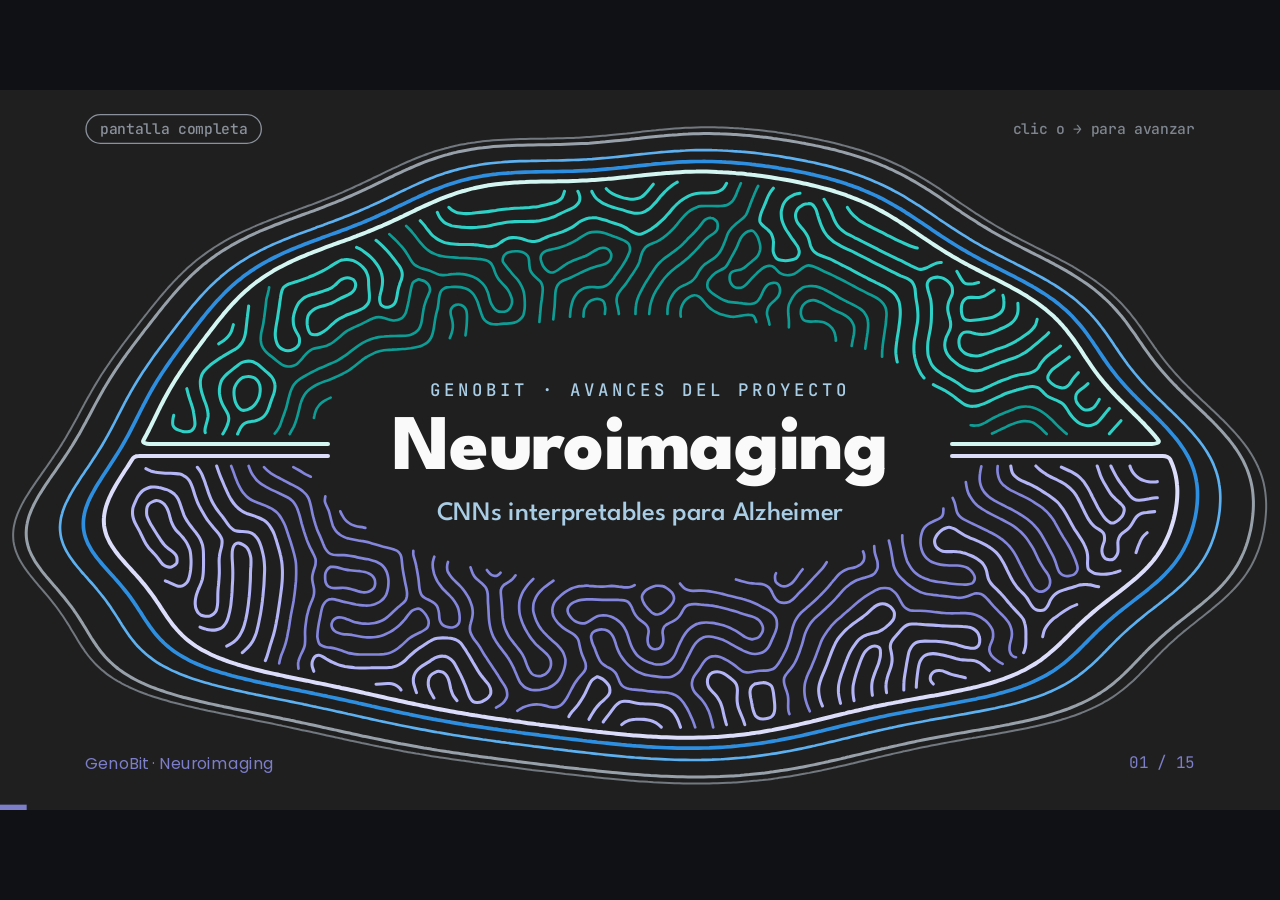
==== docs/presentation/index.html @ 565eabee "docs(presentation): add progress deck for the GenoBit community Fifteen-slide HTML deck (~15 min) co" ====
<!doctype html>
<html lang="es">
<head>
<meta charset="utf-8">
<meta name="viewport" content="width=device-width,initial-scale=1,viewport-fit=cover">
<title>GenoBit Neuroimaging · Avances</title>
<meta name="description" content="Avances del proyecto Neuroimaging de GenoBit: Alzheimer, neuroimágenes, estado del arte, OASIS-1, CNNs y mecanismos de atención.">
<meta name="theme-color" content="#1F1F1F">
<link rel="icon" href="assets/img/favicon.svg" type="image/svg+xml">
<link rel="preconnect" href="https://fonts.googleapis.com">
<link rel="stylesheet" href="https://fonts.googleapis.com/css2?family=League+Spartan:wght@500;700;800&family=Poppins:wght@400;500;600&family=JetBrains+Mono:wght@500;700&family=Montserrat:wght@400;500&display=swap">
<link rel="stylesheet" href="assets/css/base.css">
<link rel="stylesheet" href="assets/css/deck.css">
<style>html,body{background:#0F1115}</style>
</head>
<body>
<div id="stage" class="isdark" aria-live="polite">

<!-- 01 PORTADA -->
<section class="scene dark" id="cover"><i data-s="1" hidden></i>
  <svg id="hero" viewBox="0 0 1920 1080" role="img" aria-label="Corte de un cerebro dibujado con líneas que se convierte en el logo de GenoBit">
    <g id="brainG"></g>
    <g id="logoG" transform="translate(960 440) scale(1.7) translate(-350 -225)">
      <g class="lr-wrap" id="helix"></g>
      <g class="pin lp" style="--fx:0px;--fy:-1500px;--l:.9s"><path d="M350 80 V250"/><circle cx="350" cy="60" r="20"/></g>
      <g class="pin lp" style="--fx:-700px;--fy:-1300px;--l:1.05s"><path d="M255 130 V262"/><circle cx="255" cy="110" r="20"/></g>
      <g class="pin lp" style="--fx:700px;--fy:-1300px;--l:1.05s"><path d="M445 130 V262"/><circle cx="445" cy="110" r="20"/></g>
      <g class="pin lp" style="--fx:-1500px;--fy:-500px;--l:1.2s"><path d="M170 160 H190 Q204 160 204 176 V272"/><circle cx="150" cy="160" r="20"/></g>
      <g class="pin lp" style="--fx:1500px;--fy:-500px;--l:1.2s"><path d="M530 160 H510 Q496 160 496 176 V272"/><circle cx="550" cy="160" r="20"/></g>
    </g>
  </svg>
  <canvas id="dnaCv" width="1920" height="1080" aria-hidden="true"></canvas>
  <div class="center"><p class="k">GenoBit · Avances del proyecto</p><h1>Neuroimaging</h1><p class="s">CNNs interpretables para Alzheimer</p></div>
  <div id="wordmark"><b>GenoBit</b><span>Genomics and Bioinformatics</span></div>
</section>

<!-- 02 RUTA -->
<section class="scene light" id="ruta" data-tr="door">
  <div class="hd"><p class="eyebrow">En 15 minutos</p><h2 class="ttl">Lo que vamos a <em>ver</em></h2></div>
  <svg class="road" viewBox="0 0 1664 200" aria-hidden="true"><path class="rd-bg" d="M40 100 H1624"/><path class="rd" pathLength="1" d="M40 100 H1624"/></svg>
  <ol class="stops">
    <li style="--i:0"><b>01</b><span>Alzheimer</span><em>qué es y cómo avanza</em></li>
    <li style="--i:1"><b>02</b><span>Neuroimágenes</span><em>qué información traen</em></li>
    <li style="--i:2"><b>03</b><span>Estado del arte</span><em>qué tan bien funciona</em></li>
    <li style="--i:3"><b>04</b><span>OASIS-1</span><em>nuestra base de datos</em></li>
    <li style="--i:4"><b>05</b><span>CNNs</span><em>cómo “ve” una red</em></li>
    <li style="--i:5"><b>06</b><span>Atención</span><em>en qué se fija el modelo</em></li>
  </ol>
</section>

<!-- 03 ALZHEIMER -->
<section class="scene dark" id="alz" data-tr="circle">
  <div class="hd"><p class="eyebrow">01 · Contexto</p><h2 class="ttl">¿Qué es el <em>Alzheimer</em>?</h2></div>
  <p class="lead intro">Una enfermedad neurodegenerativa progresiva y sin cura. Tratarla temprano puede frenar su avance.</p>
  <svg class="neuron" viewBox="0 0 760 560" role="img" aria-label="Esquema de una neurona: aparecen placas de beta-amiloide alrededor, ovillos de tau dentro y finalmente la neurona pierde sus ramas">
    <g class="dend">
      <path pathLength="1" d="M250 280 C200 240 170 200 120 150"/><path pathLength="1" d="M170 210 C150 190 120 190 90 200"/>
      <path pathLength="1" d="M240 250 C230 190 240 140 220 80"/><path pathLength="1" d="M235 170 C210 150 190 120 175 95"/>
      <path pathLength="1" d="M250 320 C200 360 160 400 110 430"/><path pathLength="1" d="M180 380 C150 370 120 380 85 360"/>
      <path pathLength="1" d="M270 330 C260 390 250 440 270 500"/>
      <path pathLength="1" d="M340 290 C420 290 500 280 590 270"/>
      <path pathLength="1" d="M590 270 C620 240 640 220 670 210"/><path pathLength="1" d="M590 270 C625 275 650 280 690 290"/><path pathLength="1" d="M590 270 C615 300 630 330 655 355"/>
    </g>
    <g class="syn"><circle cx="672" cy="208" r="11"/><circle cx="692" cy="290" r="11"/><circle cx="657" cy="357" r="11"/></g>
    <circle class="soma" cx="290" cy="290" r="62"/>
    <circle class="nuc" cx="290" cy="290" r="20"/>
    <g class="plq">
      <g transform="translate(420 170)"><g><circle r="16"/><circle cx="20" cy="8" r="10"/><circle cx="-8" cy="18" r="9"/><circle cx="10" cy="-16" r="7"/></g></g>
      <g transform="translate(140 300)"><g><circle r="14"/><circle cx="-16" cy="-8" r="9"/><circle cx="6" cy="16" r="8"/></g></g>
      <g transform="translate(470 400)"><g><circle r="18"/><circle cx="22" cy="-6" r="10"/><circle cx="-6" cy="-20" r="8"/><circle cx="-18" cy="10" r="7"/></g></g>
      <g transform="translate(330 470)"><g><circle r="12"/><circle cx="16" cy="6" r="8"/></g></g>
    </g>
    <g class="tng"><path d="M262 268 q8 -10 16 0 t16 0 t16 0"/><path d="M258 292 q8 10 16 0 t16 0 t16 0 t8 0"/><path d="M266 314 q8 -10 16 0 t16 0 t12 0"/></g>
  </svg>
  <div class="steps3">
    <div class="st" data-s="1"><i class="dot a"></i><div><b>Beta-amiloide</b><span>se acumula en <em>placas</em> fuera de las neuronas</span></div></div>
    <div class="st" data-s="2"><i class="dot t"></i><div><b>Proteína tau</b><span>forma <em>ovillos</em> dentro de las neuronas</span></div></div>
    <div class="st" data-s="3"><i class="dot n"></i><div><b>Neurodegeneración</b><span>se pierden sinapsis y neuronas: el cerebro se <em>encoge</em></span></div></div>
  </div>
  <p class="src">Jack et al. (2018) · Nibila y Sivagami (2026)</p>
</section>

<!-- 04 BRAAK + CONTINUO -->
<section class="scene light" id="braak" data-tr="diag">
  <div class="hd"><p class="eyebrow">01 · Contexto</p><h2 class="ttl">No avanza igual en <em>todo el cerebro</em></h2></div>
  <svg class="brain" viewBox="0 0 800 560" role="img" aria-label="Esquema lateral del cerebro: la región entorrinal, luego el hipocampo y después la neocorteza se iluminan en orden">
    <path class="cx" d="M150 300 C120 200 200 90 340 70 C470 50 610 80 680 170 C730 235 720 320 670 360 C640 385 600 380 570 395 C540 410 520 440 470 440 C420 440 400 420 360 425 C300 432 260 440 220 410 C180 380 165 340 150 300 Z"/>
    <g class="sulc"><path d="M330 80 C350 150 330 210 360 270"/><path d="M230 160 C280 180 300 230 290 290"/><path d="M470 70 C460 140 490 190 470 250"/><path d="M590 110 C560 170 590 220 560 280"/><path d="M200 330 C280 330 360 340 470 320"/><path d="M650 220 C610 250 620 300 590 330"/></g>
    <path class="stem" d="M520 405 C515 450 505 500 500 545 L540 545 C545 500 555 450 560 400 Z"/>
    <ellipse class="cbl" cx="610" cy="430" rx="85" ry="52"/>
    <g class="sulc"><path d="M540 420 C580 405 640 405 680 420"/><path d="M545 440 C590 428 640 430 685 445"/></g>
    <ellipse class="rg r1" cx="285" cy="398" rx="44" ry="22"/>
    <ellipse class="rg r2" cx="390" cy="380" rx="72" ry="20" transform="rotate(-8 390 380)"/>
    <path class="rg r3" d="M150 300 C120 200 200 90 340 70 C470 50 610 80 680 170 C730 235 720 320 670 360 C640 385 600 380 570 395 C540 410 520 440 470 440 C420 440 400 420 360 425 C300 432 260 440 220 410 C180 380 165 340 150 300 Z"/>
  </svg>
  <ol class="stg">
    <li data-s="1"><b>1</b><div><span>Región entorrinal</span><em>los ovillos de tau aparecen primero aquí</em></div></li>
    <li data-s="2"><b>2</b><div><span>Hipocampo</span><em>memoria: el síntoma más conocido</em></div></li>
    <li data-s="3"><b>3</b><div><span>Neocorteza</span><em>solo después se extiende al resto</em></div></li>
  </ol>
  <div class="cont" data-s="4">
    <p class="cap">Las etiquetas que usan los estudios</p>
    <div class="bar"><div><b>CN</b><span>cognitivamente normal</span></div><div><b>MCI</b><span>deterioro cognitivo leve</span></div><div><b>AD</b><span>demencia por Alzheimer</span></div></div>
  </div>
  <p class="src">Esquema · Braak y Braak (1991) · Jack et al. (2018)</p>
</section>

<!-- 05 MODALIDADES -->
<section class="scene dark" id="modal" data-tr="zoom">
  <div class="hd"><p class="eyebrow">02 · Neuroimágenes</p><h2 class="ttl">Cada imagen trae <em>otra información</em></h2></div>
  <div class="mods">
    <article class="md" data-s="1">
      <div class="pic"><img src="assets/generated/dementia_nd.jpg" alt="Corte de resonancia magnética estructural ponderada en T1"></div>
      <p class="k">RM estructural · T1</p><h3>Anatomía</h3>
      <p>Muestra la forma del cerebro: la <b>atrofia</b> se ve como tejido que se encoge y espacios de líquido que crecen.</p>
      <p class="tag">sin radiación</p>
    </article>
    <article class="md" data-s="2">
      <div class="pic pet"><img src="assets/generated/dementia_nd.jpg" alt=""><i></i></div>
      <p class="k">PET</p><h3>Química</h3>
      <p>Un trazador radiactivo marca el <b>metabolismo</b> (FDG), las <b>placas de amiloide</b> o los <b>ovillos de tau</b>.</p>
      <p class="tag">trazador radiactivo</p>
    </article>
    <article class="md" data-s="3">
      <div class="pic fmri"><img src="assets/generated/dementia_nd.jpg" alt=""><i></i></div>
      <p class="k">RM funcional</p><h3>Actividad</h3>
      <p>Mide cambios en el flujo de sangre para ver qué regiones se <b>activan</b> con el tiempo (4D).</p>
      <p class="tag">volumen en el tiempo</p>
    </article>
  </div>
  <p class="ours" data-s="4">Nosotros trabajamos con <b>RM estructural T1</b>: es la más común, barata y sin radiación.</p>
  <p class="src">Colores de PET y RM funcional: ilustrativos</p>
</section>

<!-- 06 CÓMO VIENE UNA RM -->
<section class="scene dark" id="rm" data-tr="circle">
  <div class="hd"><p class="eyebrow">02 · Neuroimágenes</p><h2 class="ttl">¿Cómo viene una <em>resonancia</em>?</h2></div>
  <div class="txt">
    <div class="li" data-s="1"><b>Un volumen 3D</b><span>una cuadrícula de <em>vóxeles</em> (pixeles en 3D), cada uno con una intensidad</span></div>
    <div class="li" data-s="2"><b>Se mira en cortes</b><span>en tres planos: axial, coronal y sagital</span></div>
    <div class="li" data-s="3"><b>En T1 cada tejido tiene su tono</b><span><i class="sw wm"></i>materia blanca <i class="sw gm"></i>materia gris <i class="sw csf"></i>líquido</span></div>
  </div>
  <div class="cube" aria-hidden="true"><div class="cb"></div></div>
  <div class="view v-ax sprite" data-sprite="plane.axial"></div>
  <div class="view v-co sprite" data-sprite="plane.coronal"></div>
  <div class="view v-sa sprite" data-sprite="plane.sagittal"></div>
  <span class="vl" style="left:976px;top:870px">axial · desde arriba</span><span class="vl" style="left:1490px;top:494px">coronal · de frente</span><span class="vl" style="left:1490px;top:870px">sagital · de lado</span>
</section>

<!-- 07 ATROFIA -->
<section class="scene light" id="atrofia" data-tr="door">
  <div class="hd"><p class="eyebrow">02 · Neuroimágenes</p><h2 class="ttl">Cómo se ve el Alzheimer <em>en la RM</em></h2></div>
  <div class="big2"><img id="dmImg" src="assets/generated/dementia_nd.jpg" alt="Resonancia al nivel de los ventrículos"><b id="dmLbl">Sano</b></div>
  <div class="thumbs noadv" id="dmThumbs"></div>
  <p class="dmnote">Mismo nivel del cerebro, distintas personas de OASIS-1: los <b>surcos</b> se ensanchan y los <b>ventrículos</b> crecen.</p>
  <i data-s="1" hidden></i><i data-s="2" hidden></i><i data-s="3" hidden></i>
</section>

<!-- 08 ESTADO DEL ARTE -->
<section class="scene light" id="sota" data-tr="rise">
  <div class="hd"><p class="eyebrow">03 · Estado del arte</p><h2 class="ttl" id="soT">Casi todos reportan <em>más de 90 %</em></h2></div>
  <svg class="plot" id="soPlot" viewBox="0 0 1240 700" role="img" aria-label="Exactitud reportada por 18 estudios de clasificación de Alzheimer, coloreada según cómo separan entrenamiento y prueba"></svg>
  <div class="side">
    <div class="leg">
      <span><i class="lg img"></i>Dividen por imagen</span>
      <span><i class="lg nr"></i>No lo reportan o no aplica</span>
      <span><i class="lg sub"></i>Dividen por persona</span>
    </div>
    <p class="msg m1">Cada punto es un resultado publicado (una tarea de un estudio).</p>
    <p class="msg m2">Pero la mayoría <b>no separa por persona</b>, o no lo dice.</p>
    <p class="msg m3">En CN vs AD, los que sí separan por persona reportan entre <b>92 y 94 %</b>.</p>
  </div>
  <p class="src">15 estudios de la matriz del manuscrito + Zhao et al. (2024) y Mahmud Joy et al. (2025)</p>
  <i data-s="1" hidden></i><i data-s="2" hidden></i>
</section>

<!-- 09 FUGA -->
<section class="scene dark" id="fuga" data-tr="flip">
  <div class="hd"><p class="eyebrow">03 · Estado del arte</p><h2 class="ttl">El error más común: <em>fuga de datos</em></h2></div>
  <div class="bins"><div class="bn tr"><span>Entrenamiento</span></div><div class="bn te"><span>Prueba</span></div></div>
  <div class="tiles" id="fgTiles"></div>
  <div class="fmsg">
    <p class="f0">Cada persona aporta <b>muchos cortes</b> de su resonancia.</p>
    <p class="f1">Si se reparten <b>al azar por imagen</b>, la misma persona queda en los dos lados: la red reconoce a la persona, no la enfermedad.</p>
    <p class="f2">Separando <b>por persona</b>, la prueba es con gente que la red nunca vio. Así lo vamos a hacer.</p>
  </div>
  <i data-s="1" hidden></i><i data-s="2" hidden></i>
</section>

<!-- 10 OASIS -->
<section class="scene dark" id="oasis" data-tr="circle">
  <div class="t"><p class="eyebrow">04 · Nuestra base de datos</p><h2 class="ttl">OASIS-1</h2><p class="lead">Open Access Series of Imaging Studies · pública y transversal</p></div>
  <div class="grid">
    <div><b>416</b><span>personas</span></div>
    <div><b>18–96</b><span>años</span></div>
    <div><b>3–4</b><span>resonancias T1 por sesión</span></div>
    <div><b>100</b><span>con demencia (CDR &gt; 0)</span></div>
  </div>
  <div class="cdr" data-s="1">
    <p class="cap">Personas por nivel de demencia (CDR)</p>
    <div id="oaBars"></div>
  </div>
  <p class="src">Marcus et al. (2007) · tabla clínica de OASIS-1</p>
</section>

<!-- 11 LO QUE APRENDIMOS DE LOS DATOS -->
<section class="scene light" id="datos" data-tr="corner">
  <div class="hd"><p class="eyebrow">04 · Avances</p><h2 class="ttl">Lo que aprendimos <em>de los datos</em></h2></div>
  <div class="facts">
    <div class="fc" data-s="1"><b><span data-count="86437">0</span></b><span class="u">imágenes</span><p>…pero solo <b>347 personas</b>. Contar imágenes engaña.</p></div>
    <div class="fc" data-s="2"><b><span data-count="2">0</span></b><span class="u">personas</span><p>con demencia moderada. No alcanza para una clase propia.</p></div>
    <div class="fc" data-s="3"><b><span data-count="147">0</span></b><span class="u">de 266</span><p>“sanos” nunca fueron evaluados: son jóvenes de 18 a 57 años.</p></div>
    <div class="fc" data-s="4"><b>edad</b><span class="u">casi predice la clase</span><p>La edad casi separa las clases sola: hay que cuidar que la red no aprenda edad.</p></div>
  </div>
  <p class="src">Análisis exploratorio de OASIS-1 (versión en cortes de Kaggle)</p>
</section>

<!-- 12 CNN -->
<section class="scene dark" id="cnn" data-tr="zoom">
  <div class="hd"><p class="eyebrow">05 · Redes convolucionales</p><h2 class="ttl">¿Cómo “ve” una <em>CNN</em>?</h2></div>
  <div class="src-img"><img src="assets/generated/dementia_md.jpg" alt="Corte de resonancia de una persona con demencia leve"><i id="cnK"></i></div>
  <div class="kern" id="cnKern"></div>
  <div class="fmap"><img id="cnMap" src="assets/generated/fm_vert.png" alt="Mapa de características: resultado de aplicar el filtro"><i id="cnMask"></i></div>
  <p class="lbl l1">Entrada</p><p class="lbl l2" id="cnLbl">Filtro 3×3 · bordes verticales</p>
  <div class="deep" data-s="2">
    <div class="ly"><img src="assets/generated/fm_pool1.png" alt=""><span>capa 1<br>bordes</span></div><b class="ar">→</b>
    <div class="ly"><img src="assets/generated/fm_pool2.png" alt=""><span>capa profunda<br>estructuras</span></div><b class="ar">→</b>
    <div class="out"><span>CN</span><span class="on">AD</span></div>
  </div>
  <div class="cnote">
    <p class="c0">Un <b>filtro</b> pequeño recorre la imagen y responde donde encuentra su patrón.</p>
    <p class="c1">Cada filtro busca algo distinto. La red <b>aprende</b> los filtros sola.</p>
    <p class="c2">Capa tras capa, de bordes a estructuras, hasta decidir.</p>
  </div>
  <i data-s="1" hidden></i>
</section>

<!-- 13 ATENCIÓN -->
<section class="scene dark" id="aten" data-tr="diag">
  <div class="hd"><p class="eyebrow">06 · Mecanismos de atención</p><h2 class="ttl">¿En qué se fija <em>el modelo</em>?</h2></div>
  <div class="att"><img src="assets/generated/dementia_md.jpg" alt="Corte de resonancia dividido en parches"><canvas id="atHeat" width="496" height="248"></canvas><svg id="atSvg" viewBox="0 0 496 248" preserveAspectRatio="none"></svg></div>
  <div class="anote">
    <p class="a0">La imagen se parte en <b>parches</b>. Con <b>auto-atención</b>, cada parche mira a todos los demás y decide cuáles le importan.</p>
    <p class="a1">Los pesos de atención forman un <b>mapa</b>: muestra en qué regiones se basó la decisión.</p>
    <div class="a2">
      <div><b>CNN</b><span>patrones locales</span></div>
      <div><b>+ Atención</b><span>relaciona regiones lejanas</span></div>
      <div><b>= Interpretable</b><span>podemos ver por qué decide</span></div>
    </div>
  </div>
  <p class="src">Pesos y mapa: ilustrativos, todavía no vienen de un modelo entrenado</p>
  <i data-s="1" hidden></i><i data-s="2" hidden></i>
</section>

<!-- 14 PROPUESTA Y AVANCES -->
<section class="scene light" id="prop" data-tr="doorv">
  <div class="hd"><p class="eyebrow">Nuestra propuesta</p><h2 class="ttl">CNN + transformer, <em>separando por persona</em></h2></div>
  <nav class="pipe" aria-label="Etapas del proyecto">
    <div class="pp done" style="--i:0"><i>1</i><b>Datos</b><span>OASIS-1, RM T1</span></div>
    <div class="pp next" style="--i:1"><i>2</i><b>Preprocesamiento</b><span>ruido, registro, quitar cráneo</span></div>
    <div class="pp next" style="--i:2"><i>3</i><b>División por persona</b><span>nadie en dos conjuntos</span></div>
    <div class="pp next" style="--i:3"><i>4</i><b>CNN + transformer</b><span>convolución + auto-atención</span></div>
    <div class="pp next" style="--i:4"><i>5</i><b>Mapas de atención</b><span>CN vs AD, interpretable</span></div>
  </nav>
  <div class="status">
    <div class="col" data-s="1"><h4><i class="ok"></i>Hecho</h4><ul><li>Descarga reproducible de OASIS-1</li><li>Marco teórico y estado del arte</li><li>Matriz de 16 estudios revisada</li><li>Póster del proyecto</li></ul></div>
    <div class="col" data-s="2"><h4><i class="nx"></i>Lo que sigue</h4><ul><li>Preprocesamiento de las resonancias</li><li>Modelo base con división por persona</li><li>Modelo híbrido y mapas de atención</li></ul></div>
  </div>
</section>

<!-- 15 FIN -->
<section class="scene dark" id="fin" data-tr="circle">
  <div class="bye"><h2>¿Preguntas?</h2><p>Código, manuscrito, póster y esta presentación:</p><p class="mono">github.com/GenobitNeuroimaging/Neuroimaging</p></div>
  <svg class="hx2" viewBox="0 0 1200 200" aria-hidden="true"><path id="finA" fill="none" stroke="#00706F" stroke-width="10" stroke-linecap="round"/><path id="finB" fill="none" stroke="#A9CDE5" stroke-width="10" stroke-linecap="round"/></svg>
</section>

<button id="fs" type="button" aria-label="Pantalla completa">pantalla completa</button>
<div id="hint">clic o → para avanzar</div>
<div id="foot"><span>GenoBit · Neuroimaging</span><span id="pg" class="mono"></span></div>
<div id="prog"></div>
</div>

<script src="assets/generated/stats.js"></script>
<script src="assets/js/cover-brain.js"></script>
<script src="assets/js/deck.js"></script>
</body>
</html>
---- docs/presentation/assets/css/base.css ----
/* Base deck styles reused from the GenoBit Biomarkers deck: stage, scene transitions, cover, project orbit, road. */
:root{
  --ink:#1F1F1F; --paper:#FAFAFA; --teal:#00706F; --sky:#A9CDE5; --indigo:#3D358B; --lav:#7D7ECA;
  --mute:#4A4F57; --line:#DCE3E8; --soft-teal:#E4F2F1; --soft-indigo:#E9E9F7; --panel:#2A2D33; --dim:#BFC9D6;--red:#D64550;--red-d:#8E1B2A;
  --display:'League Spartan',Arial,sans-serif; --body:'Poppins',Arial,sans-serif; --mono:'JetBrains Mono',monospace;
  color-scheme:light;
}
html,body{height:100%;margin:0;overflow:hidden}
body{background:#0F1115;color:var(--ink);font-family:var(--body);-webkit-tap-highlight-color:transparent;user-select:none}
#stage{position:absolute;left:50%;top:50%;width:1920px;height:1080px;transform-origin:center;overflow:hidden;background:var(--paper)}
.scene{position:absolute;inset:0;visibility:hidden;padding:120px 128px 150px;box-sizing:border-box;z-index:0}
.scene.leaving{visibility:visible;z-index:2}
.scene.on{visibility:visible;z-index:3}
.scene.on:not([data-tr]){animation:trFade .9s ease both}
.scene.on[data-tr=circle]{animation:trCircle 1.25s cubic-bezier(.7,0,.2,1) both}
.scene.on[data-tr=corner]{animation:trCorner 1.3s cubic-bezier(.7,0,.2,1) both}
.scene.on[data-tr=diag]{animation:trDiag 1.2s cubic-bezier(.7,0,.3,1) both}
.scene.on[data-tr=door]{animation:trDoor 1.2s cubic-bezier(.7,0,.2,1) both}
.scene.on[data-tr=doorv]{animation:trDoorV 1.2s cubic-bezier(.7,0,.2,1) both}
.scene.on[data-tr=zoom]{animation:trZoom 1.2s ease both}
.scene.on[data-tr=rise]{animation:trRise 1.1s cubic-bezier(.2,.9,.2,1) both}
.scene.on[data-tr=flip]{animation:trFlip 1.2s cubic-bezier(.2,.8,.2,1) both}
@keyframes trFade{from{opacity:0}to{opacity:1}}
@keyframes trCircle{from{clip-path:circle(0% at 50% 50%)}to{clip-path:circle(142% at 50% 50%)}}
@keyframes trCorner{from{clip-path:circle(0% at 0% 100%)}to{clip-path:circle(150% at 0% 100%)}}
@keyframes trDiag{from{clip-path:polygon(0 0,0 0,0 0)}to{clip-path:polygon(0 0,230% 0,0 230%)}}
@keyframes trDoor{from{clip-path:inset(0 50% 0 50%)}to{clip-path:inset(0 0 0 0)}}
@keyframes trDoorV{from{clip-path:inset(50% 0 50% 0)}to{clip-path:inset(0 0 0 0)}}
@keyframes trZoom{from{opacity:0;transform:scale(1.4);filter:blur(16px)}to{opacity:1;transform:none;filter:blur(0)}}
@keyframes trRise{from{transform:translateY(100%)}to{transform:translateY(0)}}
@keyframes trFlip{from{opacity:0;transform:perspective(2400px) rotateY(-75deg) translateX(35%)}to{opacity:1;transform:none}}
.light{background:var(--paper);color:var(--ink)}
.dark{background:var(--ink);color:var(--paper)}
.tint{background:var(--soft-teal);color:var(--ink)}
.eyebrow{font:500 28px var(--mono);letter-spacing:3px;text-transform:uppercase;color:var(--teal);margin:0}
.dark .eyebrow{color:var(--sky)}
.ttl{font:800 96px/1.05 var(--display);margin:18px 0 0;text-wrap:balance}
.lead{font-size:38px;line-height:1.4;color:var(--mute);margin:24px 0 0;max-width:1500px}
.dark .lead{color:var(--dim)}
.card{background:#fff;border:2px solid var(--line);border-radius:22px;padding:40px}
.mono{font-family:var(--mono)}
/* pasos */
[data-s]{opacity:0;transform:translateY(34px);transition:opacity .7s ease,transform .7s cubic-bezier(.2,.8,.2,1)}
[data-s].in{opacity:1;transform:none}
/* pie */
#foot{position:absolute;left:128px;right:128px;bottom:52px;display:flex;justify-content:space-between;font:400 24px var(--body);color:#6B7280;z-index:5;transition:color .5s}
#stage.isdark #foot{color:var(--lav)}
#prog{position:absolute;left:0;bottom:0;height:8px;background:var(--teal);width:0;z-index:6;transition:width .6s ease}
#stage.isdark #prog{background:var(--lav)}
#hint{position:absolute;right:128px;top:44px;font:500 22px var(--mono);color:#8A919B;z-index:5;transition:opacity .6s;opacity:.9}
#fs{position:absolute;left:128px;top:36px;z-index:7;font:500 22px var(--mono);background:transparent;border:2px solid #8A919B;color:#8A919B;border-radius:999px;padding:6px 20px;cursor:pointer}
#fs:focus-visible{outline:3px solid var(--lav);outline-offset:3px}
/* portada */
#hero{position:absolute;left:0;top:0;width:1920px;height:1080px;overflow:visible}
.bl{transform-origin:960px 540px;transform:scale(var(--en,1.8));opacity:0;fill:none;stroke-linecap:round;stroke-linejoin:round;transition:transform 2.8s cubic-bezier(.12,.8,.2,1) var(--gd,0s),opacity 1.4s ease var(--gd,0s)}
.scene.on .bl{transform:none;opacity:1}
.bl path{stroke-dasharray:1;stroke-dashoffset:1;transition:stroke-dashoffset 2.6s ease var(--d,0s)}
.scene.on .bl path{stroke-dashoffset:0}
.scene.on#cover[data-step="1"] .bl{transform:scale(var(--ex,3));opacity:0;transition:transform 2.6s cubic-bezier(.45,0,.25,1) var(--ge,0s),opacity 1.8s cubic-bezier(.4,0,.6,1) calc(var(--ge,0s) + .2s)}
.scene.on#cover[data-step="1"] .bl path{stroke-dashoffset:-1;transition:stroke-dashoffset 1.8s cubic-bezier(.45,0,.4,1) var(--de,0s)}
#cover .center{position:absolute;left:0;right:0;top:432px;text-align:center;opacity:0;transform:scale(.95);transition:opacity .7s,transform .9s}
.scene.on#cover .center{opacity:1;transform:none;transition:opacity 1.6s 1.6s,transform 1.6s 1.6s}
.scene.on#cover[data-step="1"] .center{opacity:0;transform:scale(1.08);filter:blur(10px);transition:opacity 1s ease,transform 1.4s ease,filter 1s ease}
#cover .center .k{font:500 26px var(--mono);letter-spacing:5px;text-transform:uppercase;color:var(--sky);margin:0 0 14px}
#cover .center h1{font:800 118px/1 var(--display);margin:0;letter-spacing:-1px}
#cover .center .s{font:500 44px var(--display);color:var(--sky);margin:12px 0 0}
.lp{transform:translate(var(--fx,0px),var(--fy,0px));transition:transform 3s cubic-bezier(.4,0,.15,1) var(--l,0s)}
#cover[data-step="1"] .lp{transform:none}
.pin path{fill:none;stroke:var(--lav);stroke-width:13;stroke-linecap:round}
.pin circle{fill:var(--ink);stroke:var(--lav);stroke-width:13}
.hx{fill:none;stroke-linecap:round;stroke-width:13}
.hx.a{stroke:var(--teal)} .hx.b{stroke:var(--sky)}
.lr{stroke:var(--teal);stroke-width:8;stroke-linecap:round;opacity:0;transition:opacity 1.2s ease 2.1s}
#cover[data-step="1"] .lr{opacity:1}
#wordmark{position:absolute;left:0;right:0;top:790px;text-align:center;opacity:0;transform:translateY(30px);transition:opacity .5s,transform .5s}
#wordmark b{display:block;font:800 124px/1 var(--display);color:var(--paper);letter-spacing:-2px}
#wordmark span{display:block;font:400 34px 'Montserrat',Arial,sans-serif;color:var(--dim);margin-top:12px}
#cover[data-step="1"] #wordmark{opacity:1;transform:none;transition:opacity 1.6s ease 2.5s,transform 1.6s cubic-bezier(.2,.8,.2,1) 2.5s}
/* genobit */
#genobit .gt{position:absolute;left:128px;top:120px;width:700px}
#genobit .gt .lead{font-size:34px}
#genobit .focus{position:absolute;left:128px;top:640px;width:680px;height:260px}
#genobit .fx{position:absolute;left:0;top:0;opacity:0;transform:translateX(-40px);transition:opacity .5s,transform .7s cubic-bezier(.2,.8,.2,1)}
#genobit[data-step="2"] .f2,#genobit[data-step="3"] .f3,#genobit[data-step="4"] .f4,#genobit[data-step="5"] .f5,#genobit[data-step="6"] .f6{opacity:1;transform:none;transition-delay:.25s}
#genobit .fx .k{font:500 24px var(--mono);letter-spacing:3px;text-transform:uppercase;color:var(--teal)}
#genobit .fx h3{font:800 66px/1.05 var(--display);margin:8px 0 10px}
#genobit .fx p{font-size:30px;line-height:1.4;color:var(--mute);margin:0}
#orbit{position:absolute;left:860px;top:90px;width:960px;height:860px}
#orbit svg.rg{position:absolute;inset:0;width:100%;height:100%;overflow:visible}
#orbit .ring{fill:none;stroke:#C9D3DC;stroke-width:3;stroke-dasharray:6 14;animation:ringM 6s linear infinite}
@keyframes ringM{to{stroke-dashoffset:-200}}
#orbit .core{position:absolute;left:480px;top:430px;width:250px;height:250px;margin:-125px 0 0 -125px;z-index:10;border-radius:50%;background:#fff;box-shadow:0 20px 60px #1F1F1F22;display:grid;place-items:center}
#orbit .core svg{width:210px;height:210px;overflow:visible}
#orbit .core b{position:absolute;bottom:34px;left:0;right:0;text-align:center;font:800 30px var(--display);color:var(--ink)}
.planet{position:absolute;left:480px;top:430px;width:260px;margin:-75px 0 0 -130px;text-align:center}
.planet .pin{transition:filter .6s}
.planet .pc{width:150px;height:150px;border-radius:50%;margin:0 auto;display:grid;place-items:center;background:#fff;border:4px solid var(--line);box-shadow:0 14px 40px #1F1F1F1c}
.planet .pc svg{width:84px;height:84px}
.planet b{display:block;font:600 28px var(--body);margin-top:10px;color:var(--ink)}
.planet.bio{margin-top:-90px}
.planet.bio .pc{width:180px;height:180px;background:var(--teal);border-color:var(--teal)}
.planet.bio b{color:var(--teal);font-weight:700}
#genobit.st6 .planet.in:not(.bio){opacity:.28}
#genobit.st6 .planet.bio .pc{animation:bioP 1.8s ease-in-out infinite}
@keyframes bioP{0%,100%{box-shadow:0 0 0 0 #00706F66}50%{box-shadow:0 0 0 34px #00706F00}}
/* pasos */
#pasos .pt{position:absolute;left:128px;top:110px}
#pasos svg.road{position:absolute;left:0;top:0;width:1920px;height:1080px;pointer-events:none}
#pasos .rd-bg{stroke:#DCE3E8;stroke-width:14;stroke-linecap:round;fill:none}
#pasos .rd{stroke:var(--teal);stroke-width:14;stroke-linecap:round;fill:none;stroke-dasharray:1;stroke-dashoffset:1;transition:stroke-dashoffset 1.6s cubic-bezier(.5,0,.2,1)}
#pasos.st0 .rd,#pasos .rd{stroke-dashoffset:.97}
#pasos.st1 .rd{stroke-dashoffset:.893}#pasos.st2 .rd{stroke-dashoffset:.62}#pasos.st3 .rd{stroke-dashoffset:.345}#pasos.st4 .rd{stroke-dashoffset:.07}
#pasos .nd2{position:absolute;top:527px;width:76px;height:76px;margin-left:-38px;border-radius:50%;background:var(--teal);border:6px solid var(--paper);box-shadow:0 0 0 5px var(--teal);display:grid;place-items:center;transform:scale(0);transition:transform .7s cubic-bezier(.3,1.6,.5,1)}
#pasos .nd2 svg{width:38px;height:38px}
#pasos .nd2::after{content:"";position:absolute;inset:-14px;border-radius:50%;border:3px solid var(--teal);opacity:0}
#pasos.st1 .n1,#pasos.st2 .n2,#pasos.st3 .n3,#pasos.st4 .n4{transform:none}
#pasos.st1 .n1::after,#pasos.st2 .n2::after,#pasos.st3 .n3::after,#pasos.st4 .n4::after{animation:nodeP 2.4s ease-out infinite}
@keyframes nodeP{0%{opacity:.7;transform:scale(.8)}100%{opacity:0;transform:scale(1.5)}}
#pasos .cd2{position:absolute;width:420px;margin-left:-210px;opacity:0;transition:opacity .6s .5s,transform .8s cubic-bezier(.2,.8,.2,1) .5s}
#pasos .cd2.up{top:290px;transform:translateY(40px)}
#pasos .cd2.dn{top:645px;transform:translateY(-40px)}
#pasos.st1 .c1,#pasos.st2 .c2,#pasos.st3 .c3,#pasos.st4 .c4{opacity:1;transform:none}
#pasos .cd2 .no{font:500 24px var(--mono);letter-spacing:3px;color:var(--teal)}
#pasos .cd2 h3{font:800 44px/1.05 var(--display);margin:6px 0 10px}
#pasos .cd2 p{margin:0;font-size:27px;line-height:1.35;color:var(--mute)}
#pasos .meta{position:absolute;left:0;right:0;top:900px;text-align:center;font:600 32px var(--body);color:var(--ink)}
#pasos .meta b{color:var(--teal)}
@media (prefers-reduced-motion:reduce){*{transition-duration:.01s!important;animation:none!important;transition-delay:0s!important}}
---- docs/presentation/assets/css/deck.css ----
/* Neuroimaging progress deck: scene styles. Stage, transitions and cover base styles live in base.css. */
:root{--amber:#E0A22E;--bad:#C2384B;--soft-sky:#E6F0F8}
.hd{position:absolute;left:128px;right:128px;top:96px}
.hd .ttl{font-size:84px}
.dark .ttl em{font-style:normal;color:var(--lav)}
.light .ttl em{font-style:normal;color:var(--teal)}
.sprite{background-repeat:no-repeat;background-color:#000;background-size:100% 100%}
.cap{font:500 22px var(--mono);letter-spacing:2px;text-transform:uppercase;color:#6B7280;margin:0 0 14px}
.dark .cap{color:var(--dim)}
.src{position:absolute;right:128px;bottom:96px;margin:0;font:400 20px var(--body);color:#6B7280;text-align:right}
.dark .src{color:#9AA3B2}
/* captions that swap per step */
.f0,.f1,.f2,.c0,.c1,.c2,.a0,.a1,.a2,.msg{transition:opacity .5s ease}

/* ---------- 01 cover ---------- */
#dnaCv{position:absolute;left:0;top:0;width:1920px;height:1080px;pointer-events:none;z-index:1}
#stage #cover[data-step="1"] .bl{transform:none;opacity:0;transition:opacity .35s ease}
#stage #cover[data-step="1"] .bl path{stroke-dashoffset:0}
#stage #cover .hx.lp{transform:none;opacity:0;transition:opacity .9s ease}
#stage #cover.dna-done .hx.lp{opacity:1}
#stage #cover .lr{opacity:0;transition:opacity .9s ease .2s}
#stage #cover.dna-done .lr{opacity:1}
#stage #cover .pin.lp{transform:translateY(-90px);opacity:0;transition:transform 1.3s cubic-bezier(.2,.8,.2,1) calc(var(--l) - .9s),opacity .9s ease calc(var(--l) - .9s)}
#stage #cover.pins .pin.lp{transform:none;opacity:1}
#stage #cover[data-step="1"] .center{filter:none;transform:scale(.97);transition:opacity 1s ease,transform 1.4s ease}
#stage #cover #wordmark{opacity:0;transform:translateY(30px);transition:opacity 1.4s ease,transform 1.4s cubic-bezier(.2,.8,.2,1)}
#stage #cover.word #wordmark{opacity:1;transform:none}
#cover .center .s{font:500 40px var(--display);color:var(--sky);margin:18px 0 0}

/* ---------- 02 ruta ---------- */
#ruta .road{position:absolute;left:128px;top:370px;width:1664px;height:200px;overflow:visible}
#ruta .rd-bg{stroke:var(--line);stroke-width:12;stroke-linecap:round;fill:none}
#ruta .rd{stroke:var(--teal);stroke-width:12;stroke-linecap:round;fill:none;stroke-dasharray:1;stroke-dashoffset:1;transition:stroke-dashoffset 2.4s cubic-bezier(.5,0,.2,1) .3s}
#ruta.on .rd{stroke-dashoffset:0}
#ruta .stops{list-style:none;margin:0;padding:0;position:absolute;left:128px;width:1664px;top:330px;display:grid;grid-template-columns:repeat(6,1fr)}
#ruta .stops li{position:relative;text-align:center;opacity:0;transform:translateY(24px);transition:opacity .6s ease,transform .7s cubic-bezier(.2,.8,.2,1);transition-delay:calc(.45s + var(--i) * .36s)}
#ruta.on .stops li{opacity:1;transform:none}
#ruta .stops b{display:block;font:700 30px/40px var(--mono);color:var(--teal)}
#ruta .stops li::before{content:"";position:absolute;left:50%;top:118px;width:44px;height:44px;margin-left:-22px;border-radius:50%;background:var(--paper);border:8px solid var(--teal);box-sizing:border-box}
#ruta .stops span{display:block;font:800 46px/1.05 var(--display);margin-top:150px}
#ruta .stops em{display:block;font-style:normal;font-size:24px;color:var(--mute);margin-top:10px}

/* ---------- 03 alzheimer ---------- */
#alz .intro{position:absolute;left:128px;top:262px;width:820px;font-size:32px;margin:0}
#alz .neuron{position:absolute;left:1010px;top:250px;width:800px;height:590px;overflow:visible}
#alz .dend path{fill:none;stroke:var(--sky);stroke-width:12;stroke-linecap:round;stroke-dasharray:1;stroke-dashoffset:0;transition:stroke-dashoffset 1.6s ease,stroke .8s}
#alz .syn circle{fill:var(--sky);transition:opacity .8s,transform .8s;transform-box:fill-box;transform-origin:center}
#alz .soma{fill:#2A2D33;stroke:var(--sky);stroke-width:10;transition:stroke .8s,transform 1.2s;transform-box:fill-box;transform-origin:center}
#alz .nuc{fill:var(--sky);opacity:.55}
#alz .plq g g{fill:var(--amber);opacity:0;transform:scale(.2);transform-box:fill-box;transform-origin:center;transition:opacity .6s,transform .9s cubic-bezier(.2,.8,.2,1)}
#alz .plq>g:nth-child(2) g{transition-delay:.15s}#alz .plq>g:nth-child(3) g{transition-delay:.3s}#alz .plq>g:nth-child(4) g{transition-delay:.45s}
#alz.st1 .plq g g{opacity:.95;transform:none}
#alz .tng path{fill:none;stroke:var(--lav);stroke-width:6;stroke-linecap:round;opacity:0;transition:opacity .8s}
#alz.st2 .tng path{opacity:1}
#alz.st2 .nuc{opacity:.2}
#alz.st3 .dend path{stroke-dashoffset:.72;stroke:#6B7280}
#alz.st3 .syn circle{opacity:0;transform:scale(.3)}
#alz.st3 .soma{stroke:#6B7280;transform:scale(.86)}
#alz .steps3{position:absolute;left:128px;top:420px;width:820px;display:flex;flex-direction:column;gap:26px}
#alz .st{display:grid;grid-template-columns:56px 1fr;align-items:start;gap:22px;background:var(--panel);border-radius:20px;padding:26px 30px}
#alz .st b{display:block;font:700 40px/1.1 var(--display);color:#fff}
#alz .st span{display:block;font-size:27px;line-height:1.35;color:var(--dim);margin-top:6px}
#alz .st em{font-style:normal;color:#fff;font-weight:600}
#alz .dot{width:40px;height:40px;border-radius:50%;margin-top:6px}
#alz .dot.a{background:var(--amber)}#alz .dot.t{background:var(--lav)}#alz .dot.n{background:#6B7280}

/* ---------- 04 braak ---------- */
#braak .brain{position:absolute;left:96px;top:250px;width:900px;height:630px;overflow:visible}
#braak .cx{fill:#EEF2F5;stroke:#9AA3B2;stroke-width:5}
#braak .cbl,#braak .stem{fill:#E3E8ED;stroke:#9AA3B2;stroke-width:5}
#braak .sulc path{fill:none;stroke:#B8C1CB;stroke-width:5;stroke-linecap:round}
#braak .rg{opacity:0;transition:opacity .9s ease}
#braak .r1{fill:var(--indigo)}#braak .r2{fill:var(--lav)}
#braak .r3{fill:var(--teal);fill-opacity:.16;stroke:var(--teal);stroke-width:7}
#braak.st1 .r1,#braak.st2 .r2,#braak.st3 .r3{opacity:1}
#braak.st1:not(.st2) .r1{animation:pulse 1.6s ease-in-out infinite}
#braak.st2:not(.st3) .r2{animation:pulse 1.6s ease-in-out infinite}
@keyframes pulse{50%{opacity:.55}}
#braak .stg{list-style:none;margin:0;padding:0;position:absolute;left:1060px;right:128px;top:280px;display:flex;flex-direction:column;gap:24px}
#braak .stg li{display:grid;grid-template-columns:70px 1fr;align-items:center;gap:20px}
#braak .stg li>b{width:62px;height:62px;border-radius:50%;display:grid;place-items:center;font:700 30px var(--mono);color:#fff;background:var(--indigo)}
#braak .stg li:nth-child(2)>b{background:var(--lav)}#braak .stg li:nth-child(3)>b{background:var(--teal)}
#braak .stg span{display:block;font:800 40px/1.1 var(--display)}
#braak .stg em{display:block;font-style:normal;font-size:25px;color:var(--mute);margin-top:4px}
#braak .cont{position:absolute;left:1060px;right:128px;top:690px}
#braak .cont .bar{display:grid;grid-template-columns:repeat(3,1fr);border-radius:16px;overflow:hidden;background:linear-gradient(90deg,#E4F2F1,#E9E9F7 50%,#D9D6F0)}
#braak .cont .bar div{padding:18px 20px;border-right:3px solid var(--paper)}
#braak .cont .bar div:last-child{border:0}
#braak .cont .bar b{display:block;font:700 36px var(--mono);color:var(--indigo)}
#braak .cont .bar span{font-size:20px;line-height:1.25;color:var(--mute)}

/* ---------- 05 modalidades ---------- */
#modal .mods{position:absolute;left:128px;right:128px;top:270px;display:grid;grid-template-columns:repeat(3,1fr);gap:40px}
#modal .md{background:var(--panel);border-radius:24px;padding:26px 30px 30px}
#modal .pic{position:relative;height:210px;border-radius:16px;overflow:hidden;background:#000}
#modal .pic img{width:100%;height:100%;object-fit:cover;display:block}
#modal .pic i{position:absolute;inset:0;mix-blend-mode:screen}
#modal .pet img{filter:grayscale(1) brightness(.55)}
#modal .pet i{background:radial-gradient(ellipse 34% 40% at 50% 50%,#FFE07ACC,#F08A2ACC 40%,#C2384B99 70%,transparent 100%),radial-gradient(ellipse 18% 30% at 28% 46%,#F08A2A,transparent),radial-gradient(ellipse 18% 30% at 72% 54%,#F08A2A,transparent);opacity:.9;-webkit-mask-image:radial-gradient(ellipse 40% 46% at 50% 50%,#000 70%,transparent 100%);mask-image:radial-gradient(ellipse 40% 46% at 50% 50%,#000 70%,transparent 100%)}
#modal .fmri img{filter:grayscale(1) brightness(.85)}
#modal .fmri i{background:radial-gradient(circle at 34% 34%,#FF5A3C 0,#FFB03C 4%,transparent 8%),radial-gradient(circle at 64% 40%,#FF5A3C 0,#FFB03C 3.5%,transparent 7%),radial-gradient(circle at 47% 70%,#FF5A3C 0,#FFB03C 3%,transparent 6%);animation:blink 2.4s ease-in-out infinite}
@keyframes blink{50%{opacity:.35}}
#modal .k{font:500 22px var(--mono);letter-spacing:2px;text-transform:uppercase;color:var(--sky);margin:22px 0 4px}
#modal h3{font:800 50px/1.05 var(--display);margin:0 0 10px;color:#fff}
#modal .md p{font-size:25px;line-height:1.4;color:var(--dim);margin:0}
#modal .md p b{color:#fff;font-weight:600}
#modal .md .tag{display:inline-block;margin-top:16px;font:500 20px var(--mono);color:var(--lav);border:2px solid #4A4F57;border-radius:999px;padding:4px 16px}
#modal .ours{position:absolute;left:128px;right:128px;top:870px;margin:0;font-size:32px;color:var(--dim)}
#modal .ours b{color:var(--sky)}

/* ---------- 06 cómo viene una RM ---------- */
#rm .txt{position:absolute;left:128px;top:300px;width:700px;display:flex;flex-direction:column;gap:34px}
#rm .li b{display:block;font:800 44px/1.1 var(--display);color:#fff}
#rm .li span{display:block;font-size:28px;line-height:1.4;color:var(--dim);margin-top:8px}
#rm .li em{font-style:normal;color:var(--sky);font-weight:600}
#rm .sw{display:inline-block;width:22px;height:22px;border-radius:6px;vertical-align:-3px;margin:0 8px 0 4px;border:2px solid #4A4F57}
#rm .sw.wm{background:#D9D9D9}#rm .sw.gm{background:#8C8C8C}#rm .sw.csf{background:#1A1A1A}
#rm .cube{position:absolute;left:128px;top:780px;width:120px;height:120px;perspective:600px;opacity:0;transition:opacity .6s}
#rm.st1 .cube{opacity:1}
#rm .cb{width:120px;height:120px;background:repeating-linear-gradient(0deg,#4A4F57 0 2px,transparent 2px 20px),repeating-linear-gradient(90deg,#4A4F57 0 2px,transparent 2px 20px),#2A2D33;border:2px solid var(--sky);transform:rotateX(55deg) rotateZ(45deg);animation:spin 9s linear infinite}
@keyframes spin{to{transform:rotateX(55deg) rotateZ(405deg)}}
#rm .view{position:absolute;border-radius:18px;overflow:hidden;border:3px solid #3A3F47;opacity:.25;transition:opacity .8s}
#rm.st2 .view{opacity:1}
#rm .v-ax{left:960px;top:270px;width:490px;height:579px;opacity:1}
#rm .v-co{left:1490px;top:180px;width:300px;height:300px}
#rm .v-sa{left:1490px;top:600px;width:300px;height:254px}
#rm .vl{position:absolute;font:600 22px var(--mono);color:var(--sky);letter-spacing:1px;text-transform:uppercase;opacity:0;transition:opacity .8s}
#rm.st2 .vl{opacity:1}

/* ---------- 07 atrofia ---------- */
#atrofia .big2{position:absolute;left:128px;top:270px;width:1180px;height:590px;border-radius:20px;overflow:hidden;background:#000}
#atrofia .big2 img{width:100%;height:100%;display:block;transition:opacity .25s}
#atrofia .big2 b{position:absolute;left:24px;top:20px;font:700 34px var(--display);color:#fff;background:#1F1F1FCC;padding:8px 18px;border-radius:12px}
#atrofia .thumbs{position:absolute;left:1350px;right:128px;top:270px;display:flex;flex-direction:column;gap:14px}
#atrofia .th{display:grid;grid-template-columns:200px 1fr;align-items:center;gap:16px;background:#fff;border:3px solid var(--line);border-radius:16px;padding:8px;cursor:pointer;text-align:left;font:inherit;transition:border-color .3s,transform .3s}
#atrofia .th:focus-visible{outline:3px solid var(--lav);outline-offset:3px}
#atrofia .th img{width:200px;height:100px;border-radius:10px;display:block}
#atrofia .th span{font:500 20px var(--mono);color:var(--mute)}
#atrofia .th b{display:block;font:700 28px var(--display);color:var(--ink)}
#atrofia .th.on{border-color:var(--teal);transform:translateX(-8px)}
#atrofia .dmnote{position:absolute;left:128px;top:884px;margin:0;font-size:28px;color:var(--mute)}
#atrofia .dmnote b{color:var(--ink)}

/* ---------- 08 estado del arte ---------- */
#sota .plot{position:absolute;left:96px;top:250px;width:1240px;height:700px;overflow:visible}
#sota .plot text{font-family:var(--body)}
#sota .plot .nm{font-size:19px;fill:var(--mute)}
#sota .plot .ax{font:500 18px var(--mono);fill:#6B7280}
#sota .plot .gl{stroke:var(--line);stroke-width:2}
#sota .plot .row{transition:opacity .6s}
#sota .plot .pt{fill:#9AA3B2;stroke:var(--paper);stroke-width:3;transition:fill .6s,r .6s}
#sota.st1 .pt.img{fill:var(--bad)}
#sota.st1 .pt.nr{fill:#C5CBD3}
#sota.st1 .pt.sub{fill:var(--teal)}
#sota.st2 .row:not(.sub){opacity:.18}
#sota.st2 .row.sub .nm{fill:var(--ink);font-weight:600}
#sota .plot .vl{font:700 18px var(--mono);fill:var(--teal);opacity:0;transition:opacity .6s .3s}
#sota.st2 .plot .vl{opacity:1}
#sota .side{position:absolute;left:1400px;right:128px;top:280px}
#sota .leg{display:flex;flex-direction:column;gap:14px;font-size:24px;opacity:0;transition:opacity .6s}
#sota.st1 .leg{opacity:1}
#sota .lg{display:inline-block;width:22px;height:22px;border-radius:50%;margin-right:12px;vertical-align:-3px}
#sota .lg.img{background:var(--bad)}#sota .lg.nr{background:#C5CBD3}#sota .lg.sub{background:var(--teal)}
#sota .msg{position:absolute;left:0;right:0;top:220px;margin:0;font-size:32px;line-height:1.4;color:var(--mute);opacity:0}
#sota .msg b{color:var(--ink)}
#sota[data-step="0"] .m1,#sota[data-step="1"] .m2,#sota[data-step="2"] .m3{opacity:1}

/* ---------- 09 fuga ---------- */
#fuga .bins{position:absolute;left:128px;right:128px;top:300px;height:420px;display:grid;grid-template-columns:2fr 1fr;gap:40px;opacity:0;transition:opacity .6s}
#fuga.st1 .bins{opacity:1}
#fuga .bn{border:3px dashed #4A4F57;border-radius:24px;position:relative}
#fuga .bn span{position:absolute;left:24px;top:-20px;background:var(--ink);padding:0 12px;font:600 26px var(--mono);color:var(--sky)}
#fuga .tiles{position:absolute;left:0;top:0;width:1920px;height:1080px;pointer-events:none}
#fuga .tl{position:absolute;left:0;top:0;width:62px;height:62px;border-radius:12px;display:grid;place-items:center;font:700 24px var(--mono);color:#fff;transition:transform 1.1s cubic-bezier(.6,0,.2,1);transition-delay:var(--dl,0s)}
#fuga .fmsg{position:absolute;left:128px;right:128px;top:770px;height:150px}
#fuga .fmsg p{position:absolute;inset:0;margin:0;font-size:34px;line-height:1.4;color:var(--dim);opacity:0}
#fuga .fmsg b{color:#fff}
#fuga[data-step="0"] .f0,#fuga[data-step="1"] .f1,#fuga[data-step="2"] .f2{opacity:1}

/* ---------- 10 oasis ---------- */
#oasis .t{position:absolute;left:128px;top:110px;width:1100px}
#oasis .t .ttl{font-size:120px}
#oasis .t .lead{font-size:30px}
#oasis .grid{position:absolute;left:128px;top:470px;width:760px;display:grid;grid-template-columns:1fr 1fr;gap:44px 40px}
#oasis .grid b{display:block;font:700 80px/1 var(--mono);color:var(--sky)}
#oasis .grid span{display:block;font-size:26px;line-height:1.3;color:var(--dim);margin-top:8px}
#oasis .cdr{position:absolute;left:1010px;right:128px;top:470px}
#oasis .br{display:grid;grid-template-columns:230px 1fr 90px;align-items:center;gap:18px;margin-bottom:22px}
#oasis .br span{font-size:25px;color:#fff;line-height:1.2}
#oasis .br span small{display:block;font:500 18px var(--mono);color:var(--dim)}
#oasis .br .tr{height:44px;background:#2A2D33;border-radius:10px;overflow:hidden}
#oasis .br .tr i{display:block;height:100%;width:0;border-radius:10px;transition:width 1.2s cubic-bezier(.2,.8,.2,1)}
#oasis .br b{font:700 32px var(--mono);color:#fff;text-align:right}

/* ---------- 11 datos ---------- */
#datos .facts{position:absolute;left:128px;right:128px;top:290px;display:grid;grid-template-columns:repeat(4,1fr);gap:30px}
#datos .fc{background:#fff;border:2px solid var(--line);border-radius:24px;padding:36px 32px;min-height:440px;box-sizing:border-box}
#datos .fc>b{display:block;font:700 76px/1 var(--mono);color:var(--teal)}
#datos .fc .u{display:block;font:500 24px var(--mono);letter-spacing:2px;text-transform:uppercase;color:#6B7280;margin-top:10px}
#datos .fc p{font-size:28px;line-height:1.4;color:var(--mute);margin:30px 0 0}
#datos .fc p b{color:var(--ink)}

/* ---------- 12 cnn ---------- */
#cnn .src-img,#cnn .fmap{position:absolute;top:320px;width:620px;height:310px;border-radius:16px;overflow:hidden;background:#000}
#cnn .src-img{left:128px}
#cnn .fmap{left:1000px}
#cnn .src-img img,#cnn .fmap img{width:100%;height:100%;display:block}
#cnn .fmap img{filter:sepia(1) hue-rotate(130deg) saturate(2.2) brightness(1.05)}
#cnn #cnK{position:absolute;left:0;top:0;width:38px;height:38px;border:4px solid var(--amber);border-radius:4px;box-shadow:0 0 0 2000px #00000040;will-change:transform}
#cnn #cnMask{position:absolute;inset:0;background:#000;transform-origin:right;will-change:clip-path}
#cnn .kern{position:absolute;left:790px;top:395px;width:168px;display:grid;grid-template-columns:repeat(3,1fr);gap:6px}
#cnn .kern span{height:50px;display:grid;place-items:center;border-radius:8px;font:700 22px var(--mono);background:#2A2D33;color:#fff}
#cnn .kern span.p{background:var(--teal)}#cnn .kern span.n{background:var(--indigo)}
#cnn .lbl{position:absolute;top:648px;margin:0;font:500 22px var(--mono);letter-spacing:1px;color:var(--dim)}
#cnn .l1{left:128px}#cnn .l2{left:1000px;color:var(--sky)}
#cnn .deep{position:absolute;left:128px;right:128px;top:720px;display:flex;align-items:center;gap:24px}
#cnn .deep .ly{display:flex;align-items:center;gap:16px}
#cnn .deep img{width:200px;height:100px;border-radius:10px;image-rendering:pixelated;filter:sepia(1) hue-rotate(130deg) saturate(2.2)}
#cnn .deep span{font:500 20px/1.3 var(--mono);color:var(--dim)}
#cnn .deep .ar{font:700 40px var(--mono);color:var(--lav)}
#cnn .out{display:flex;gap:12px}
#cnn .out span{font:700 30px var(--mono);padding:12px 22px;border-radius:12px;border:3px solid #4A4F57;color:var(--dim)}
#cnn .out span.on{border-color:var(--lav);background:var(--lav);color:var(--ink)}
#cnn .cnote{position:absolute;left:128px;right:128px;top:258px;height:50px}
#cnn .cnote p{position:absolute;inset:0;margin:0;font-size:30px;color:var(--dim);opacity:0}
#cnn .cnote b{color:#fff}
#cnn[data-step="0"] .c0,#cnn[data-step="1"] .c1,#cnn[data-step="2"] .c2{opacity:1}
#cnn .deep[data-s]{transition-delay:.2s}

/* ---------- 13 atención ---------- */
#aten .att{position:absolute;left:128px;top:280px;width:1100px;height:550px;border-radius:18px;overflow:hidden;background:#000}
#aten .att img,#aten .att canvas,#aten .att svg{position:absolute;inset:0;width:100%;height:100%;display:block}
#aten #atHeat{opacity:0;mix-blend-mode:screen;transition:opacity 1s}
#aten.st1 #atHeat{opacity:.95}
#aten #atSvg{overflow:visible}
#aten #atSvg .gd{stroke:#FFFFFF33;stroke-width:.8;fill:none}
#aten #atSvg .ln{stroke:var(--amber);stroke-linecap:round;transition:opacity .6s}
#aten #atSvg .q{fill:none;stroke:var(--amber);stroke-width:3}
#aten.st1 #atSvg .ln,#aten.st1 #atSvg .q{opacity:0}
#aten .anote{position:absolute;left:1290px;right:128px;top:290px;height:540px}
#aten .anote>*{position:absolute;left:0;right:0;top:0;margin:0;opacity:0}
#aten .anote p{font-size:31px;line-height:1.45;color:var(--dim)}
#aten .anote b{color:#fff}
#aten[data-step="0"] .a0,#aten[data-step="1"] .a1,#aten[data-step="2"] .a2{opacity:1}
#aten .a2{display:flex;flex-direction:column;gap:18px}
#aten .a2 div{background:var(--panel);border-radius:18px;padding:20px 26px}
#aten .a2 b{display:block;font:800 36px var(--display);color:var(--sky)}
#aten .a2 span{font-size:24px;color:var(--dim)}
#aten .src{bottom:96px}

/* ---------- 14 propuesta ---------- */
#prop .pipe{position:absolute;left:128px;right:128px;top:290px;display:grid;grid-template-columns:repeat(5,1fr);gap:22px}
#prop .pp{position:relative;background:#fff;border:3px solid var(--line);border-radius:22px;padding:24px 22px 26px;opacity:0;transform:translateY(24px);transition:opacity .6s,transform .7s cubic-bezier(.2,.8,.2,1);transition-delay:calc(.3s + var(--i) * .22s)}
#prop.on .pp{opacity:1;transform:none}
#prop .pp:not(:last-child)::after{content:"";position:absolute;right:-20px;top:50%;width:18px;height:4px;background:var(--line)}
#prop .pp i{display:grid;place-items:center;width:46px;height:46px;border-radius:50%;font:700 22px var(--mono);font-style:normal;color:#fff;background:#9AA3B2}
#prop .pp.done{border-color:var(--teal)}
#prop .pp.done i{background:var(--teal)}
#prop .pp b{display:block;font:800 32px/1.1 var(--display);margin-top:16px}
#prop .pp span{display:block;font-size:22px;line-height:1.35;color:var(--mute);margin-top:8px}
#prop .status{position:absolute;left:128px;right:128px;top:570px;display:grid;grid-template-columns:1fr 1fr;gap:40px}
#prop .col h4{font:800 40px var(--display);margin:0 0 14px;display:flex;align-items:center;gap:14px}
#prop .col h4 i{width:22px;height:22px;border-radius:50%}
#prop .col h4 .ok{background:var(--teal)}#prop .col h4 .nx{background:var(--lav)}
#prop .col ul{margin:0;padding:0 0 0 28px;font-size:28px;line-height:1.6;color:var(--mute)}

/* ---------- 15 fin ---------- */
#fin .bye{position:absolute;left:0;right:0;top:300px;text-align:center}
#fin .bye h2{font:800 170px/1 var(--display);margin:0;color:#fff}
#fin .bye p{font-size:34px;color:var(--dim);margin:24px 0 0}
#fin .bye .mono{color:var(--sky);font-size:30px}
#fin .hx2{position:absolute;left:360px;top:700px;width:1200px;height:200px;overflow:visible}
#sota .src{left:1400px;right:128px;bottom:auto;top:880px;text-align:left}
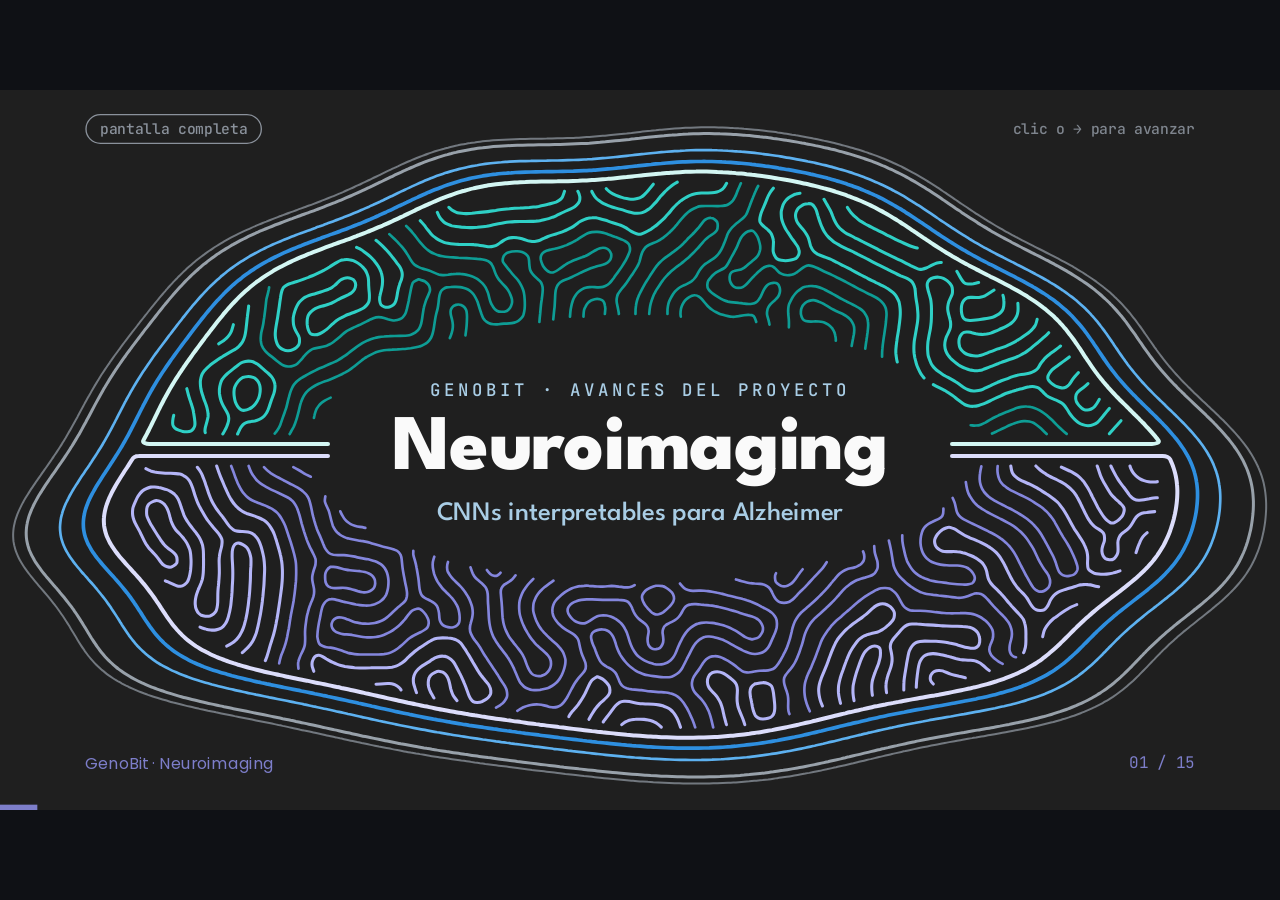
==== commit e84c88ef: "feat(presentation): restructure deck after review - Merge the two context slides into one animated A" ====
--- a/docs/presentation/index.html
+++ b/docs/presentation/index.html
@@ -4,7 +4,7 @@
 <meta charset="utf-8">
 <meta name="viewport" content="width=device-width,initial-scale=1,viewport-fit=cover">
 <title>GenoBit Neuroimaging · Avances</title>
-<meta name="description" content="Avances del proyecto Neuroimaging de GenoBit: Alzheimer, neuroimágenes, estado del arte, OASIS-1, CNNs y mecanismos de atención.">
+<meta name="description" content="Avances del proyecto Neuroimaging de GenoBit: Alzheimer, neuroimágenes, estado del arte, OASIS-1, CNNs, transformers y mecanismos de atención.">
 <meta name="theme-color" content="#1F1F1F">
 <link rel="icon" href="assets/img/favicon.svg" type="image/svg+xml">
 <link rel="preconnect" href="https://fonts.googleapis.com">
@@ -40,114 +40,98 @@
   <svg class="road" viewBox="0 0 1664 200" aria-hidden="true"><path class="rd-bg" d="M40 100 H1624"/><path class="rd" pathLength="1" d="M40 100 H1624"/></svg>
   <ol class="stops">
     <li style="--i:0"><b>01</b><span>Alzheimer</span><em>qué es y cómo avanza</em></li>
-    <li style="--i:1"><b>02</b><span>Neuroimágenes</span><em>qué información traen</em></li>
-    <li style="--i:2"><b>03</b><span>Estado del arte</span><em>qué tan bien funciona</em></li>
-    <li style="--i:3"><b>04</b><span>OASIS-1</span><em>nuestra base de datos</em></li>
-    <li style="--i:4"><b>05</b><span>CNNs</span><em>cómo “ve” una red</em></li>
-    <li style="--i:5"><b>06</b><span>Atención</span><em>en qué se fija el modelo</em></li>
+    <li style="--i:1"><b>02</b><span>Neuroimágenes</span><em>cómo se toman</em></li>
+    <li style="--i:2"><b>03</b><span>Estado del arte</span><em>predicción y procesamiento</em></li>
+    <li style="--i:3"><b>04</b><span>Datos</span><em>OASIS-1</em></li>
+    <li style="--i:4"><b>05</b><span>CNNs</span><em>la convolución</em></li>
+    <li style="--i:5"><b>06</b><span>Transformers</span><em>y la atención</em></li>
   </ol>
 </section>
 
-<!-- 03 ALZHEIMER -->
+<!-- 03 ALZHEIMER: one looping animation, brain + stages -->
 <section class="scene dark" id="alz" data-tr="circle">
   <div class="hd"><p class="eyebrow">01 · Contexto</p><h2 class="ttl">¿Qué es el <em>Alzheimer</em>?</h2></div>
-  <p class="lead intro">Una enfermedad neurodegenerativa progresiva y sin cura. Tratarla temprano puede frenar su avance.</p>
-  <svg class="neuron" viewBox="0 0 760 560" role="img" aria-label="Esquema de una neurona: aparecen placas de beta-amiloide alrededor, ovillos de tau dentro y finalmente la neurona pierde sus ramas">
-    <g class="dend">
-      <path pathLength="1" d="M250 280 C200 240 170 200 120 150"/><path pathLength="1" d="M170 210 C150 190 120 190 90 200"/>
-      <path pathLength="1" d="M240 250 C230 190 240 140 220 80"/><path pathLength="1" d="M235 170 C210 150 190 120 175 95"/>
-      <path pathLength="1" d="M250 320 C200 360 160 400 110 430"/><path pathLength="1" d="M180 380 C150 370 120 380 85 360"/>
-      <path pathLength="1" d="M270 330 C260 390 250 440 270 500"/>
-      <path pathLength="1" d="M340 290 C420 290 500 280 590 270"/>
-      <path pathLength="1" d="M590 270 C620 240 640 220 670 210"/><path pathLength="1" d="M590 270 C625 275 650 280 690 290"/><path pathLength="1" d="M590 270 C615 300 630 330 655 355"/>
+  <p class="lead intro">Una enfermedad neurodegenerativa y sin cura: el cerebro pierde neuronas y se encoge, de adentro hacia afuera.</p>
+  <svg class="brain" viewBox="0 0 800 560" role="img" aria-label="Esquema lateral del cerebro que se encoge mientras se iluminan, en orden, la corteza entorrinal, el hipocampo y la neocorteza">
+    <g id="azB">
+      <path class="cx" d="M150 300 C120 200 200 90 340 70 C470 50 610 80 680 170 C730 235 720 320 670 360 C640 385 600 380 570 395 C540 410 520 440 470 440 C420 440 400 420 360 425 C300 432 260 440 220 410 C180 380 165 340 150 300 Z"/>
+      <path class="rg r3" id="azR3" d="M150 300 C120 200 200 90 340 70 C470 50 610 80 680 170 C730 235 720 320 670 360 C640 385 600 380 570 395 C540 410 520 440 470 440 C420 440 400 420 360 425 C300 432 260 440 220 410 C180 380 165 340 150 300 Z"/>
+      <g class="sulc" id="azS"><path d="M330 80 C350 150 330 210 360 270"/><path d="M230 160 C280 180 300 230 290 290"/><path d="M470 70 C460 140 490 190 470 250"/><path d="M590 110 C560 170 590 220 560 280"/><path d="M200 330 C280 330 360 340 470 320"/><path d="M650 220 C610 250 620 300 590 330"/></g>
+      <path class="stem" d="M520 405 C515 450 505 500 500 545 L540 545 C545 500 555 450 560 400 Z"/>
+      <ellipse class="cbl" cx="610" cy="430" rx="85" ry="52"/>
+      <ellipse class="rg r1" id="azR1" cx="285" cy="398" rx="44" ry="22"/>
+      <ellipse class="rg r2" id="azR2" cx="390" cy="380" rx="72" ry="20" transform="rotate(-8 390 380)"/>
     </g>
-    <g class="syn"><circle cx="672" cy="208" r="11"/><circle cx="692" cy="290" r="11"/><circle cx="657" cy="357" r="11"/></g>
-    <circle class="soma" cx="290" cy="290" r="62"/>
-    <circle class="nuc" cx="290" cy="290" r="20"/>
-    <g class="plq">
-      <g transform="translate(420 170)"><g><circle r="16"/><circle cx="20" cy="8" r="10"/><circle cx="-8" cy="18" r="9"/><circle cx="10" cy="-16" r="7"/></g></g>
-      <g transform="translate(140 300)"><g><circle r="14"/><circle cx="-16" cy="-8" r="9"/><circle cx="6" cy="16" r="8"/></g></g>
-      <g transform="translate(470 400)"><g><circle r="18"/><circle cx="22" cy="-6" r="10"/><circle cx="-6" cy="-20" r="8"/><circle cx="-18" cy="10" r="7"/></g></g>
-      <g transform="translate(330 470)"><g><circle r="12"/><circle cx="16" cy="6" r="8"/></g></g>
-    </g>
-    <g class="tng"><path d="M262 268 q8 -10 16 0 t16 0 t16 0"/><path d="M258 292 q8 10 16 0 t16 0 t16 0 t8 0"/><path d="M266 314 q8 -10 16 0 t16 0 t12 0"/></g>
   </svg>
-  <div class="steps3">
-    <div class="st" data-s="1"><i class="dot a"></i><div><b>Beta-amiloide</b><span>se acumula en <em>placas</em> fuera de las neuronas</span></div></div>
-    <div class="st" data-s="2"><i class="dot t"></i><div><b>Proteína tau</b><span>forma <em>ovillos</em> dentro de las neuronas</span></div></div>
-    <div class="st" data-s="3"><i class="dot n"></i><div><b>Neurodegeneración</b><span>se pierden sinapsis y neuronas: el cerebro se <em>encoge</em></span></div></div>
-  </div>
-  <p class="src">Jack et al. (2018) · Nibila y Sivagami (2026)</p>
-</section>
-
-<!-- 04 BRAAK + CONTINUO -->
-<section class="scene light" id="braak" data-tr="diag">
-  <div class="hd"><p class="eyebrow">01 · Contexto</p><h2 class="ttl">No avanza igual en <em>todo el cerebro</em></h2></div>
-  <svg class="brain" viewBox="0 0 800 560" role="img" aria-label="Esquema lateral del cerebro: la región entorrinal, luego el hipocampo y después la neocorteza se iluminan en orden">
-    <path class="cx" d="M150 300 C120 200 200 90 340 70 C470 50 610 80 680 170 C730 235 720 320 670 360 C640 385 600 380 570 395 C540 410 520 440 470 440 C420 440 400 420 360 425 C300 432 260 440 220 410 C180 380 165 340 150 300 Z"/>
-    <g class="sulc"><path d="M330 80 C350 150 330 210 360 270"/><path d="M230 160 C280 180 300 230 290 290"/><path d="M470 70 C460 140 490 190 470 250"/><path d="M590 110 C560 170 590 220 560 280"/><path d="M200 330 C280 330 360 340 470 320"/><path d="M650 220 C610 250 620 300 590 330"/></g>
-    <path class="stem" d="M520 405 C515 450 505 500 500 545 L540 545 C545 500 555 450 560 400 Z"/>
-    <ellipse class="cbl" cx="610" cy="430" rx="85" ry="52"/>
-    <g class="sulc"><path d="M540 420 C580 405 640 405 680 420"/><path d="M545 440 C590 428 640 430 685 445"/></g>
-    <ellipse class="rg r1" cx="285" cy="398" rx="44" ry="22"/>
-    <ellipse class="rg r2" cx="390" cy="380" rx="72" ry="20" transform="rotate(-8 390 380)"/>
-    <path class="rg r3" d="M150 300 C120 200 200 90 340 70 C470 50 610 80 680 170 C730 235 720 320 670 360 C640 385 600 380 570 395 C540 410 520 440 470 440 C420 440 400 420 360 425 C300 432 260 440 220 410 C180 380 165 340 150 300 Z"/>
-  </svg>
-  <ol class="stg">
-    <li data-s="1"><b>1</b><div><span>Región entorrinal</span><em>los ovillos de tau aparecen primero aquí</em></div></li>
-    <li data-s="2"><b>2</b><div><span>Hipocampo</span><em>memoria: el síntoma más conocido</em></div></li>
-    <li data-s="3"><b>3</b><div><span>Neocorteza</span><em>solo después se extiende al resto</em></div></li>
-  </ol>
-  <div class="cont" data-s="4">
-    <p class="cap">Las etiquetas que usan los estudios</p>
-    <div class="bar"><div><b>CN</b><span>cognitivamente normal</span></div><div><b>MCI</b><span>deterioro cognitivo leve</span></div><div><b>AD</b><span>demencia por Alzheimer</span></div></div>
+  <div class="track"><i class="ln"></i><i class="fill" id="azFill"></i><i class="mk" id="azMk"></i>
+    <div class="sg" id="azS0"><b>CN</b><span>Cognitivamente normal</span><em>los cambios empiezan en la <u>corteza entorrinal</u></em></div>
+    <div class="sg" id="azS1"><b>MCI</b><span>Deterioro cognitivo leve</span><em>llegan al <u>hipocampo</u>: falla la memoria</em></div>
+    <div class="sg" id="azS2"><b>AD</b><span>Demencia por Alzheimer</span><em>se extienden a la <u>neocorteza</u></em></div>
   </div>
   <p class="src">Esquema · Braak y Braak (1991) · Jack et al. (2018)</p>
 </section>
 
-<!-- 05 MODALIDADES -->
+<!-- 04 MODALIDADES: what each image shows and the machine that takes it -->
 <section class="scene dark" id="modal" data-tr="zoom">
   <div class="hd"><p class="eyebrow">02 · Neuroimágenes</p><h2 class="ttl">Cada imagen trae <em>otra información</em></h2></div>
   <div class="mods">
     <article class="md" data-s="1">
       <div class="pic"><img src="assets/generated/dementia_nd.jpg" alt="Corte de resonancia magnética estructural ponderada en T1"></div>
       <p class="k">RM estructural · T1</p><h3>Anatomía</h3>
-      <p>Muestra la forma del cerebro: la <b>atrofia</b> se ve como tejido que se encoge y espacios de líquido que crecen.</p>
-      <p class="tag">sin radiación</p>
+      <div class="tool"><svg viewBox="0 0 80 80" aria-hidden="true"><rect x="8" y="10" width="64" height="52" rx="16" class="hs"/><circle cx="40" cy="36" r="14" class="br"/><rect x="2" y="64" width="76" height="8" rx="4" class="bd"/></svg>
+        <div><b>Resonador magnético</b><span>imán de 1.5 a 3 teslas + ondas de radio</span></div></div>
     </article>
     <article class="md" data-s="2">
       <div class="pic pet"><img src="assets/generated/dementia_nd.jpg" alt=""><i></i></div>
       <p class="k">PET</p><h3>Química</h3>
-      <p>Un trazador radiactivo marca el <b>metabolismo</b> (FDG), las <b>placas de amiloide</b> o los <b>ovillos de tau</b>.</p>
-      <p class="tag">trazador radiactivo</p>
+      <div class="tool"><svg viewBox="0 0 80 80" aria-hidden="true"><rect x="12" y="14" width="56" height="46" rx="23" class="hs"/><circle cx="40" cy="37" r="13" class="br"/><rect x="2" y="64" width="76" height="8" rx="4" class="bd"/><path d="M60 4 l14 14 M64 8 l-12 12 l-6 0 l0 -6 z" class="sy"/></svg>
+        <div><b>Tomógrafo PET</b><span>+ trazador radiactivo inyectado: FDG, amiloide o tau</span></div></div>
     </article>
     <article class="md" data-s="3">
       <div class="pic fmri"><img src="assets/generated/dementia_nd.jpg" alt=""><i></i></div>
       <p class="k">RM funcional</p><h3>Actividad</h3>
-      <p>Mide cambios en el flujo de sangre para ver qué regiones se <b>activan</b> con el tiempo (4D).</p>
-      <p class="tag">volumen en el tiempo</p>
+      <div class="tool"><svg viewBox="0 0 80 80" aria-hidden="true"><rect x="8" y="10" width="64" height="52" rx="16" class="hs"/><circle cx="40" cy="36" r="14" class="br"/><rect x="2" y="64" width="76" height="8" rx="4" class="bd"/><path d="M28 36 h5 l3 -7 l4 14 l3 -7 h9" class="sy"/></svg>
+        <div><b>El mismo resonador</b><span>muchas imágenes seguidas mientras la persona descansa o hace una tarea</span></div></div>
     </article>
   </div>
-  <p class="ours" data-s="4">Nosotros trabajamos con <b>RM estructural T1</b>: es la más común, barata y sin radiación.</p>
   <p class="src">Colores de PET y RM funcional: ilustrativos</p>
 </section>
 
-<!-- 06 CÓMO VIENE UNA RM -->
+<!-- 05 CÓMO SE TOMA UNA RM: a person slides into the scanner, the planes appear -->
 <section class="scene dark" id="rm" data-tr="circle">
-  <div class="hd"><p class="eyebrow">02 · Neuroimágenes</p><h2 class="ttl">¿Cómo viene una <em>resonancia</em>?</h2></div>
-  <div class="txt">
-    <div class="li" data-s="1"><b>Un volumen 3D</b><span>una cuadrícula de <em>vóxeles</em> (pixeles en 3D), cada uno con una intensidad</span></div>
-    <div class="li" data-s="2"><b>Se mira en cortes</b><span>en tres planos: axial, coronal y sagital</span></div>
-    <div class="li" data-s="3"><b>En T1 cada tejido tiene su tono</b><span><i class="sw wm"></i>materia blanca <i class="sw gm"></i>materia gris <i class="sw csf"></i>líquido</span></div>
-  </div>
-  <div class="cube" aria-hidden="true"><div class="cb"></div></div>
+  <div class="hd"><p class="eyebrow">02 · Neuroimágenes</p><h2 class="ttl">¿Cómo se toma una <em>resonancia</em>?</h2></div>
+  <svg class="scan" viewBox="0 0 900 560" role="img" aria-label="Una persona acostada entra en el resonador; un plano recorre su cabeza mientras aparecen los cortes axial, coronal y sagital">
+    <defs>
+      <linearGradient id="rmBeam" x1="0" x2="1"><stop offset="0" stop-color="#A9CDE5" stop-opacity="0"/><stop offset=".5" stop-color="#A9CDE5" stop-opacity=".9"/><stop offset="1" stop-color="#A9CDE5" stop-opacity="0"/></linearGradient>
+      <clipPath id="rmBore"><rect x="430" y="232" width="300" height="96"/></clipPath>
+    </defs>
+    <line class="floor" x1="20" y1="500" x2="880" y2="500"/>
+    <rect class="ped" x="250" y="350" width="170" height="150" rx="14"/>
+    <g id="rmBed">
+      <rect class="tbl" x="40" y="330" width="400" height="16" rx="8"/>
+      <g class="pt">
+        <rect class="body" x="90" y="292" width="250" height="40" rx="20"/>
+        <rect class="leg" x="40" y="300" width="70" height="30" rx="14"/>
+        <circle class="head" cx="376" cy="304" r="27"/>
+        <path class="arm" d="M150 300 Q 230 286 300 300"/>
+      </g>
+    </g>
+    <rect class="bore" x="430" y="232" width="300" height="96"/>
+    <g clip-path="url(#rmBore)"><rect id="rmScan" x="-14" y="232" width="28" height="96" fill="url(#rmBeam)"/></g>
+    <path class="hs" d="M470 90 H650 Q730 90 730 170 V232 H430 V170 Q430 90 470 90 Z"/>
+    <path class="hs" d="M430 328 H730 V420 Q730 470 680 470 H480 Q430 470 430 420 Z"/>
+    <ellipse class="rim" cx="430" cy="280" rx="16" ry="48"/><ellipse class="rim back" cx="730" cy="280" rx="12" ry="48"/>
+    <g id="rmField"><path d="M480 130 Q580 105 680 130"/><path d="M480 160 Q580 140 680 160"/><path d="M480 400 Q580 425 680 400"/><path d="M480 370 Q580 390 680 370"/></g>
+    <circle class="led" id="rmLed" cx="700" cy="120" r="8"/>
+    <text class="lb" x="580" y="530" text-anchor="middle">resonador · imán de 1.5 a 3 T</text>
+  </svg>
   <div class="view v-ax sprite" data-sprite="plane.axial"></div>
   <div class="view v-co sprite" data-sprite="plane.coronal"></div>
   <div class="view v-sa sprite" data-sprite="plane.sagittal"></div>
-  <span class="vl" style="left:976px;top:870px">axial · desde arriba</span><span class="vl" style="left:1490px;top:494px">coronal · de frente</span><span class="vl" style="left:1490px;top:870px">sagital · de lado</span>
-</section>
-
-<!-- 07 ATROFIA -->
+  <span class="vl l-ax">axial · desde arriba</span><span class="vl l-co">coronal · de frente</span><span class="vl l-sa">sagital · de lado</span>
+</section>
+
+<!-- 06 ATROFIA -->
 <section class="scene light" id="atrofia" data-tr="door">
   <div class="hd"><p class="eyebrow">02 · Neuroimágenes</p><h2 class="ttl">Cómo se ve el Alzheimer <em>en la RM</em></h2></div>
   <div class="big2"><img id="dmImg" src="assets/generated/dementia_nd.jpg" alt="Resonancia al nivel de los ventrículos"><b id="dmLbl">Sano</b></div>
@@ -156,40 +140,49 @@
   <i data-s="1" hidden></i><i data-s="2" hidden></i><i data-s="3" hidden></i>
 </section>
 
-<!-- 08 ESTADO DEL ARTE -->
-<section class="scene light" id="sota" data-tr="rise">
-  <div class="hd"><p class="eyebrow">03 · Estado del arte</p><h2 class="ttl" id="soT">Casi todos reportan <em>más de 90 %</em></h2></div>
-  <svg class="plot" id="soPlot" viewBox="0 0 1240 700" role="img" aria-label="Exactitud reportada por 18 estudios de clasificación de Alzheimer, coloreada según cómo separan entrenamiento y prueba"></svg>
-  <div class="side">
-    <div class="leg">
-      <span><i class="lg img"></i>Dividen por imagen</span>
-      <span><i class="lg nr"></i>No lo reportan o no aplica</span>
-      <span><i class="lg sub"></i>Dividen por persona</span>
-    </div>
-    <p class="msg m1">Cada punto es un resultado publicado (una tarea de un estudio).</p>
-    <p class="msg m2">Pero la mayoría <b>no separa por persona</b>, o no lo dice.</p>
-    <p class="msg m3">En CN vs AD, los que sí separan por persona reportan entre <b>92 y 94 %</b>.</p>
-  </div>
-  <p class="src">15 estudios de la matriz del manuscrito + Zhao et al. (2024) y Mahmud Joy et al. (2025)</p>
-  <i data-s="1" hidden></i><i data-s="2" hidden></i>
-</section>
-
-<!-- 09 FUGA -->
-<section class="scene dark" id="fuga" data-tr="flip">
-  <div class="hd"><p class="eyebrow">03 · Estado del arte</p><h2 class="ttl">El error más común: <em>fuga de datos</em></h2></div>
-  <div class="bins"><div class="bn tr"><span>Entrenamiento</span></div><div class="bn te"><span>Prueba</span></div></div>
-  <div class="tiles" id="fgTiles"></div>
-  <div class="fmsg">
-    <p class="f0">Cada persona aporta <b>muchos cortes</b> de su resonancia.</p>
-    <p class="f1">Si se reparten <b>al azar por imagen</b>, la misma persona queda en los dos lados: la red reconoce a la persona, no la enfermedad.</p>
-    <p class="f2">Separando <b>por persona</b>, la prueba es con gente que la red nunca vio. Así lo vamos a hacer.</p>
-  </div>
-  <i data-s="1" hidden></i><i data-s="2" hidden></i>
-</section>
-
-<!-- 10 OASIS -->
+<!-- 07 ESTADO DEL ARTE · PREDICCIÓN: six model families, one study each (Nibila y Sivagami, 2026) -->
+<section class="scene light sotaG" id="sota" data-tr="rise">
+  <div class="hd"><p class="eyebrow">03 · Estado del arte</p><h2 class="ttl">Estado del arte en <em>predicción</em></h2></div>
+  <div class="cards">
+    <article class="mc"><svg class="an" id="anSvm" viewBox="0 0 200 200" aria-hidden="true"></svg><div class="tx">
+      <h3>Máquina de soporte vectorial</h3><p class="pp"><b>Richhariya et al. (2020)</b><br>RM estructural · ADNI · CN vs AD</p><span class="acc">90 %</span></div></article>
+    <article class="mc"><svg class="an" id="anRf" viewBox="0 0 200 200" aria-hidden="true"></svg><div class="tx">
+      <h3>Bosque aleatorio</h3><p class="pp"><b>Parameswari et al. (2022)</b><br>RM · OASIS · CN vs AD</p><span class="acc">93.6 %</span></div></article>
+    <article class="mc"><svg class="an" id="anKnn" viewBox="0 0 200 200" aria-hidden="true"></svg><div class="tx">
+      <h3>k vecinos más cercanos</h3><p class="pp"><b>Elgammal et al. (2022)</b><br>RM · ADNI · CN / MCI / AD</p><span class="acc">99 %</span></div></article>
+    <article class="mc" data-s="1"><svg class="an" id="anDnn" viewBox="0 0 200 200" aria-hidden="true"></svg><div class="tx">
+      <h3>Red neuronal profunda</h3><p class="pp"><b>Soundarya et al. (2021)</b><br>RM estructural · OASIS · CN vs AD</p><span class="acc">92 %</span></div></article>
+    <article class="mc" data-s="1"><svg class="an" id="anCnn" viewBox="0 0 200 200" aria-hidden="true"></svg><div class="tx">
+      <h3>Red convolucional</h3><p class="pp"><b>Helaly et al. (2022)</b><br>RM 3D · ADNI · CN vs AD</p><span class="acc">97.4 %</span></div></article>
+    <article class="mc" data-s="1"><svg class="an" id="anLstm" viewBox="0 0 200 200" aria-hidden="true"></svg><div class="tx">
+      <h3>Red recurrente (LSTM)</h3><p class="pp"><b>Hong et al. (2019)</b><br>RM · ADNI · MCI vs AD</p><span class="acc">93 %</span></div></article>
+  </div>
+  <p class="src">Nibila y Sivagami (2026), Front. Artif. Intell. · Helaly et al.: valor del artículo original</p>
+</section>
+
+<!-- 08 ESTADO DEL ARTE · PROCESAMIENTO: six preprocessing steps on real OASIS images -->
+<section class="scene light sotaG" id="proc" data-tr="rise">
+  <div class="hd"><p class="eyebrow">03 · Estado del arte</p><h2 class="ttl">Estado del arte en <em>procesamiento de datos</em></h2></div>
+  <div class="cards">
+    <article class="mc"><div class="an im" id="pcBias"><img src="assets/generated/bias_corrupt.png" alt=""><div class="wp"><img src="assets/generated/bias_corrected.png" alt=""></div><i class="hd2"></i></div><div class="tx">
+      <h3>Corrección de campo de sesgo</h3><p class="pp"><b>Tustison et al. (2010)</b><br>N4ITK: empareja el brillo del escáner</p></div></article>
+    <article class="mc"><div class="an im" id="pcSkull"><img src="assets/generated/skull_layer_brain.png" alt=""><img class="sk" src="assets/generated/skull_layer_skull.png" alt=""></div><div class="tx">
+      <h3>Extracción del cráneo</h3><p class="pp"><b>Smith (2002)</b><br>BET: deja solo el cerebro</p></div></article>
+    <article class="mc"><div class="an im" id="pcReg"><svg class="tpl" viewBox="0 0 176 208" aria-hidden="true"><ellipse cx="88" cy="106" rx="66" ry="84"/></svg><img class="mv" src="assets/generated/seg_brain.png" alt=""></div><div class="tx">
+      <h3>Registro a una plantilla</h3><p class="pp"><b>Fonov et al. (2011)</b><br>MNI152: todos en el mismo espacio</p></div></article>
+    <article class="mc" data-s="1"><div class="an im" id="pcSeg"><img src="assets/generated/seg_brain.png" alt=""><img class="t" src="assets/generated/seg_csf.png" alt=""><img class="t" src="assets/generated/seg_gm.png" alt=""><img class="t" src="assets/generated/seg_wm.png" alt=""><span class="tg" id="pcSegL">líquido</span></div><div class="tx">
+      <h3>Segmentación de tejidos</h3><p class="pp"><b>Fischl (2012)</b><br>FreeSurfer: materia gris, blanca y líquido</p></div></article>
+    <article class="mc" data-s="1"><div class="an im" id="pcEnt"><div class="sprite" data-sprite="entropy"></div><div class="mtr"><i id="pcEntBar"></i></div></div><div class="tx">
+      <h3>Selección de cortes por entropía</h3><p class="pp"><b>Hon y Khan (2017)</b><br>quedarse con los cortes con más información</p></div></article>
+    <article class="mc" data-s="1"><div class="an im" id="pcAug"><img id="pcAugI" src="assets/generated/dementia_md.jpg" alt=""><span class="tg" id="pcAugL">original</span></div><div class="tx">
+      <h3>Aumento de datos</h3><p class="pp"><b>Shorten y Khoshgoftaar (2019)</b><br>rotar, voltear y escalar para tener más ejemplos</p></div></article>
+  </div>
+  <p class="src">Imágenes reales de OASIS-1</p>
+</section>
+
+<!-- 09 OASIS -->
 <section class="scene dark" id="oasis" data-tr="circle">
-  <div class="t"><p class="eyebrow">04 · Nuestra base de datos</p><h2 class="ttl">OASIS-1</h2><p class="lead">Open Access Series of Imaging Studies · pública y transversal</p></div>
+  <div class="t"><p class="eyebrow">04 · Datos</p><h2 class="ttl">OASIS-1</h2><p class="lead">Open Access Series of Imaging Studies · pública y transversal</p></div>
   <div class="grid">
     <div><b>416</b><span>personas</span></div>
     <div><b>18–96</b><span>años</span></div>
@@ -203,41 +196,31 @@
   <p class="src">Marcus et al. (2007) · tabla clínica de OASIS-1</p>
 </section>
 
-<!-- 11 LO QUE APRENDIMOS DE LOS DATOS -->
-<section class="scene light" id="datos" data-tr="corner">
-  <div class="hd"><p class="eyebrow">04 · Avances</p><h2 class="ttl">Lo que aprendimos <em>de los datos</em></h2></div>
-  <div class="facts">
-    <div class="fc" data-s="1"><b><span data-count="86437">0</span></b><span class="u">imágenes</span><p>…pero solo <b>347 personas</b>. Contar imágenes engaña.</p></div>
-    <div class="fc" data-s="2"><b><span data-count="2">0</span></b><span class="u">personas</span><p>con demencia moderada. No alcanza para una clase propia.</p></div>
-    <div class="fc" data-s="3"><b><span data-count="147">0</span></b><span class="u">de 266</span><p>“sanos” nunca fueron evaluados: son jóvenes de 18 a 57 años.</p></div>
-    <div class="fc" data-s="4"><b>edad</b><span class="u">casi predice la clase</span><p>La edad casi separa las clases sola: hay que cuidar que la red no aprenda edad.</p></div>
-  </div>
-  <p class="src">Análisis exploratorio de OASIS-1 (versión en cortes de Kaggle)</p>
-</section>
-
-<!-- 12 CNN -->
+<!-- 10 CNN: big input -> the convolution -> many filters -> architecture -->
 <section class="scene dark" id="cnn" data-tr="zoom">
-  <div class="hd"><p class="eyebrow">05 · Redes convolucionales</p><h2 class="ttl">¿Cómo “ve” una <em>CNN</em>?</h2></div>
-  <div class="src-img"><img src="assets/generated/dementia_md.jpg" alt="Corte de resonancia de una persona con demencia leve"><i id="cnK"></i></div>
-  <div class="kern" id="cnKern"></div>
-  <div class="fmap"><img id="cnMap" src="assets/generated/fm_vert.png" alt="Mapa de características: resultado de aplicar el filtro"><i id="cnMask"></i></div>
-  <p class="lbl l1">Entrada</p><p class="lbl l2" id="cnLbl">Filtro 3×3 · bordes verticales</p>
-  <div class="deep" data-s="2">
-    <div class="ly"><img src="assets/generated/fm_pool1.png" alt=""><span>capa 1<br>bordes</span></div><b class="ar">→</b>
-    <div class="ly"><img src="assets/generated/fm_pool2.png" alt=""><span>capa profunda<br>estructuras</span></div><b class="ar">→</b>
-    <div class="out"><span>CN</span><span class="on">AD</span></div>
-  </div>
-  <div class="cnote">
-    <p class="c0">Un <b>filtro</b> pequeño recorre la imagen y responde donde encuentra su patrón.</p>
-    <p class="c1">Cada filtro busca algo distinto. La red <b>aprende</b> los filtros sola.</p>
-    <p class="c2">Capa tras capa, de bordes a estructuras, hasta decidir.</p>
-  </div>
+  <div class="hd"><p class="eyebrow">05 · Redes convolucionales</p><h2 class="ttl"><em>CNN</em></h2></div>
+  <div class="src-img" id="cnImg"><img src="assets/generated/dementia_md.jpg" alt="Corte de resonancia de una persona con demencia leve"><i id="cnK"></i></div>
+  <p class="lbl l1">Entrada</p>
+  <div class="kbox" id="cnKbox"><p>Convolución</p><div class="kern" id="cnKern"></div></div>
+  <div class="fmap" id="cnMapBox"><img id="cnMap" src="assets/generated/fm_vert.png" alt="Mapa de características: resultado de aplicar el filtro"><i id="cnMask"></i></div>
+  <p class="lbl l2" id="cnLbl">Mapa de características</p>
+  <div class="fan" id="cnFan"></div>
+  <p class="lbl l3">… y se repite con muchos filtros: una CNN real usa cientos</p>
+  <svg class="arch" id="cnArch" viewBox="0 0 1664 240" role="img" aria-label="Arquitectura de una CNN: entrada, convolución, pooling, convolución, pooling, capa densa y salida CN o AD"></svg>
+  <i data-s="1" hidden></i><i data-s="2" hidden></i><i data-s="3" hidden></i>
+</section>
+
+<!-- 11 TRANSFORMER: next-word prediction, then how it is used with a CNN -->
+<section class="scene dark" id="trf" data-tr="diag">
+  <div class="hd"><p class="eyebrow">06 · Transformers</p><h2 class="ttl" id="trT">Transformer: <em>predecir la siguiente palabra</em></h2></div>
+  <svg class="words" id="trW" viewBox="0 0 1664 600" role="img" aria-label="Frase en la que el modelo se enfoca en las palabras anteriores para predecir la siguiente"></svg>
+  <svg class="hyb" id="trH" viewBox="0 0 1664 600" role="img" aria-label="Una CNN resume la resonancia en parches; el transformer los trata como palabras, los relaciona y decide CN o AD"></svg>
   <i data-s="1" hidden></i>
 </section>
 
-<!-- 13 ATENCIÓN -->
+<!-- 12 ATENCIÓN -->
 <section class="scene dark" id="aten" data-tr="diag">
-  <div class="hd"><p class="eyebrow">06 · Mecanismos de atención</p><h2 class="ttl">¿En qué se fija <em>el modelo</em>?</h2></div>
+  <div class="hd"><p class="eyebrow">06 · Mecanismos de atención</p><h2 class="ttl">Mecanismo de <em>atención</em></h2></div>
   <div class="att"><img src="assets/generated/dementia_md.jpg" alt="Corte de resonancia dividido en parches"><canvas id="atHeat" width="496" height="248"></canvas><svg id="atSvg" viewBox="0 0 496 248" preserveAspectRatio="none"></svg></div>
   <div class="anote">
     <p class="a0">La imagen se parte en <b>parches</b>. Con <b>auto-atención</b>, cada parche mira a todos los demás y decide cuáles le importan.</p>
@@ -252,19 +235,25 @@
   <i data-s="1" hidden></i><i data-s="2" hidden></i>
 </section>
 
-<!-- 14 PROPUESTA Y AVANCES -->
+<!-- 13 MAKERS FAIR -->
+<section class="scene dark" id="makers" data-tr="circle">
+  <div class="t"><p class="eyebrow">Dónde estuvimos</p><h2 class="ttl">Makers Fair</h2><p class="lead">Hub de Emprendimiento</p></div>
+  <div class="ph"><img src="assets/img/makers-fair.jpg" alt="Nuestro póster “CNNs interpretables para clasificar Alzheimer” en el muro de GenoBit y BioLab en el Makers Fair"></div>
+  <i data-s="1" hidden></i>
+</section>
+
+<!-- 14 DÓNDE VAMOS -->
 <section class="scene light" id="prop" data-tr="doorv">
-  <div class="hd"><p class="eyebrow">Nuestra propuesta</p><h2 class="ttl">CNN + transformer, <em>separando por persona</em></h2></div>
-  <nav class="pipe" aria-label="Etapas del proyecto">
-    <div class="pp done" style="--i:0"><i>1</i><b>Datos</b><span>OASIS-1, RM T1</span></div>
-    <div class="pp next" style="--i:1"><i>2</i><b>Preprocesamiento</b><span>ruido, registro, quitar cráneo</span></div>
-    <div class="pp next" style="--i:2"><i>3</i><b>División por persona</b><span>nadie en dos conjuntos</span></div>
-    <div class="pp next" style="--i:3"><i>4</i><b>CNN + transformer</b><span>convolución + auto-atención</span></div>
-    <div class="pp next" style="--i:4"><i>5</i><b>Mapas de atención</b><span>CN vs AD, interpretable</span></div>
+  <div class="hd"><p class="eyebrow">Nuestra propuesta</p><h2 class="ttl">CNN + transformer <em>interpretable</em></h2></div>
+  <nav class="pipe" aria-label="Siguientes pasos del proyecto">
+    <div class="pp" style="--i:0"><i>1</i><b>Profesor asesor</b><span>buscar quién nos asesore</span></div>
+    <div class="pp" style="--i:1"><i>2</i><b>Datos</b><span>estamos buscando nuevos datos</span></div>
+    <div class="pp" style="--i:2"><i>3</i><b>CNN + transformer</b><span>convolución + auto-atención</span></div>
+    <div class="pp" style="--i:3"><i>4</i><b>Mapas de atención</b><span>ver en qué se basa la decisión</span></div>
   </nav>
   <div class="status">
-    <div class="col" data-s="1"><h4><i class="ok"></i>Hecho</h4><ul><li>Descarga reproducible de OASIS-1</li><li>Marco teórico y estado del arte</li><li>Matriz de 16 estudios revisada</li><li>Póster del proyecto</li></ul></div>
-    <div class="col" data-s="2"><h4><i class="nx"></i>Lo que sigue</h4><ul><li>Preprocesamiento de las resonancias</li><li>Modelo base con división por persona</li><li>Modelo híbrido y mapas de atención</li></ul></div>
+    <div class="col" data-s="1"><h4><i class="ok"></i>Lo que ya tenemos</h4><ul><li>Tema del proyecto</li><li>Introducción</li><li>Marco teórico y estado del arte (borrador)</li><li>Póster en el Makers Fair</li></ul></div>
+    <div class="col" data-s="2"><h4><i class="nx"></i>Lo que sigue</h4><ul><li>Encontrar profesor asesor</li><li>Conseguir los datos</li><li>Entrenar el modelo CNN + transformer</li><li>Generar los mapas de atención</li></ul></div>
   </div>
 </section>
 
--- a/docs/presentation/assets/css/deck.css
+++ b/docs/presentation/assets/css/deck.css
@@ -10,7 +10,9 @@
 .src{position:absolute;right:128px;bottom:96px;margin:0;font:400 20px var(--body);color:#6B7280;text-align:right}
 .dark .src{color:#9AA3B2}
 /* captions that swap per step */
-.f0,.f1,.f2,.c0,.c1,.c2,.a0,.a1,.a2,.msg{transition:opacity .5s ease}
+.a0,.a1,.a2{transition:opacity .5s ease}
+#stage:not(.isdark) #hint{color:#5F6670}
+#stage:not(.isdark) #fs{color:#5F6670;border-color:#5F6670}
 
 /* ---------- 01 cover ---------- */
 #dnaCv{position:absolute;left:0;top:0;width:1920px;height:1080px;pointer-events:none;z-index:1}
@@ -40,93 +42,6 @@
 #ruta .stops span{display:block;font:800 46px/1.05 var(--display);margin-top:150px}
 #ruta .stops em{display:block;font-style:normal;font-size:24px;color:var(--mute);margin-top:10px}
 
-/* ---------- 03 alzheimer ---------- */
-#alz .intro{position:absolute;left:128px;top:262px;width:820px;font-size:32px;margin:0}
-#alz .neuron{position:absolute;left:1010px;top:250px;width:800px;height:590px;overflow:visible}
-#alz .dend path{fill:none;stroke:var(--sky);stroke-width:12;stroke-linecap:round;stroke-dasharray:1;stroke-dashoffset:0;transition:stroke-dashoffset 1.6s ease,stroke .8s}
-#alz .syn circle{fill:var(--sky);transition:opacity .8s,transform .8s;transform-box:fill-box;transform-origin:center}
-#alz .soma{fill:#2A2D33;stroke:var(--sky);stroke-width:10;transition:stroke .8s,transform 1.2s;transform-box:fill-box;transform-origin:center}
-#alz .nuc{fill:var(--sky);opacity:.55}
-#alz .plq g g{fill:var(--amber);opacity:0;transform:scale(.2);transform-box:fill-box;transform-origin:center;transition:opacity .6s,transform .9s cubic-bezier(.2,.8,.2,1)}
-#alz .plq>g:nth-child(2) g{transition-delay:.15s}#alz .plq>g:nth-child(3) g{transition-delay:.3s}#alz .plq>g:nth-child(4) g{transition-delay:.45s}
-#alz.st1 .plq g g{opacity:.95;transform:none}
-#alz .tng path{fill:none;stroke:var(--lav);stroke-width:6;stroke-linecap:round;opacity:0;transition:opacity .8s}
-#alz.st2 .tng path{opacity:1}
-#alz.st2 .nuc{opacity:.2}
-#alz.st3 .dend path{stroke-dashoffset:.72;stroke:#6B7280}
-#alz.st3 .syn circle{opacity:0;transform:scale(.3)}
-#alz.st3 .soma{stroke:#6B7280;transform:scale(.86)}
-#alz .steps3{position:absolute;left:128px;top:420px;width:820px;display:flex;flex-direction:column;gap:26px}
-#alz .st{display:grid;grid-template-columns:56px 1fr;align-items:start;gap:22px;background:var(--panel);border-radius:20px;padding:26px 30px}
-#alz .st b{display:block;font:700 40px/1.1 var(--display);color:#fff}
-#alz .st span{display:block;font-size:27px;line-height:1.35;color:var(--dim);margin-top:6px}
-#alz .st em{font-style:normal;color:#fff;font-weight:600}
-#alz .dot{width:40px;height:40px;border-radius:50%;margin-top:6px}
-#alz .dot.a{background:var(--amber)}#alz .dot.t{background:var(--lav)}#alz .dot.n{background:#6B7280}
-
-/* ---------- 04 braak ---------- */
-#braak .brain{position:absolute;left:96px;top:250px;width:900px;height:630px;overflow:visible}
-#braak .cx{fill:#EEF2F5;stroke:#9AA3B2;stroke-width:5}
-#braak .cbl,#braak .stem{fill:#E3E8ED;stroke:#9AA3B2;stroke-width:5}
-#braak .sulc path{fill:none;stroke:#B8C1CB;stroke-width:5;stroke-linecap:round}
-#braak .rg{opacity:0;transition:opacity .9s ease}
-#braak .r1{fill:var(--indigo)}#braak .r2{fill:var(--lav)}
-#braak .r3{fill:var(--teal);fill-opacity:.16;stroke:var(--teal);stroke-width:7}
-#braak.st1 .r1,#braak.st2 .r2,#braak.st3 .r3{opacity:1}
-#braak.st1:not(.st2) .r1{animation:pulse 1.6s ease-in-out infinite}
-#braak.st2:not(.st3) .r2{animation:pulse 1.6s ease-in-out infinite}
-@keyframes pulse{50%{opacity:.55}}
-#braak .stg{list-style:none;margin:0;padding:0;position:absolute;left:1060px;right:128px;top:280px;display:flex;flex-direction:column;gap:24px}
-#braak .stg li{display:grid;grid-template-columns:70px 1fr;align-items:center;gap:20px}
-#braak .stg li>b{width:62px;height:62px;border-radius:50%;display:grid;place-items:center;font:700 30px var(--mono);color:#fff;background:var(--indigo)}
-#braak .stg li:nth-child(2)>b{background:var(--lav)}#braak .stg li:nth-child(3)>b{background:var(--teal)}
-#braak .stg span{display:block;font:800 40px/1.1 var(--display)}
-#braak .stg em{display:block;font-style:normal;font-size:25px;color:var(--mute);margin-top:4px}
-#braak .cont{position:absolute;left:1060px;right:128px;top:690px}
-#braak .cont .bar{display:grid;grid-template-columns:repeat(3,1fr);border-radius:16px;overflow:hidden;background:linear-gradient(90deg,#E4F2F1,#E9E9F7 50%,#D9D6F0)}
-#braak .cont .bar div{padding:18px 20px;border-right:3px solid var(--paper)}
-#braak .cont .bar div:last-child{border:0}
-#braak .cont .bar b{display:block;font:700 36px var(--mono);color:var(--indigo)}
-#braak .cont .bar span{font-size:20px;line-height:1.25;color:var(--mute)}
-
-/* ---------- 05 modalidades ---------- */
-#modal .mods{position:absolute;left:128px;right:128px;top:270px;display:grid;grid-template-columns:repeat(3,1fr);gap:40px}
-#modal .md{background:var(--panel);border-radius:24px;padding:26px 30px 30px}
-#modal .pic{position:relative;height:210px;border-radius:16px;overflow:hidden;background:#000}
-#modal .pic img{width:100%;height:100%;object-fit:cover;display:block}
-#modal .pic i{position:absolute;inset:0;mix-blend-mode:screen}
-#modal .pet img{filter:grayscale(1) brightness(.55)}
-#modal .pet i{background:radial-gradient(ellipse 34% 40% at 50% 50%,#FFE07ACC,#F08A2ACC 40%,#C2384B99 70%,transparent 100%),radial-gradient(ellipse 18% 30% at 28% 46%,#F08A2A,transparent),radial-gradient(ellipse 18% 30% at 72% 54%,#F08A2A,transparent);opacity:.9;-webkit-mask-image:radial-gradient(ellipse 40% 46% at 50% 50%,#000 70%,transparent 100%);mask-image:radial-gradient(ellipse 40% 46% at 50% 50%,#000 70%,transparent 100%)}
-#modal .fmri img{filter:grayscale(1) brightness(.85)}
-#modal .fmri i{background:radial-gradient(circle at 34% 34%,#FF5A3C 0,#FFB03C 4%,transparent 8%),radial-gradient(circle at 64% 40%,#FF5A3C 0,#FFB03C 3.5%,transparent 7%),radial-gradient(circle at 47% 70%,#FF5A3C 0,#FFB03C 3%,transparent 6%);animation:blink 2.4s ease-in-out infinite}
-@keyframes blink{50%{opacity:.35}}
-#modal .k{font:500 22px var(--mono);letter-spacing:2px;text-transform:uppercase;color:var(--sky);margin:22px 0 4px}
-#modal h3{font:800 50px/1.05 var(--display);margin:0 0 10px;color:#fff}
-#modal .md p{font-size:25px;line-height:1.4;color:var(--dim);margin:0}
-#modal .md p b{color:#fff;font-weight:600}
-#modal .md .tag{display:inline-block;margin-top:16px;font:500 20px var(--mono);color:var(--lav);border:2px solid #4A4F57;border-radius:999px;padding:4px 16px}
-#modal .ours{position:absolute;left:128px;right:128px;top:870px;margin:0;font-size:32px;color:var(--dim)}
-#modal .ours b{color:var(--sky)}
-
-/* ---------- 06 cómo viene una RM ---------- */
-#rm .txt{position:absolute;left:128px;top:300px;width:700px;display:flex;flex-direction:column;gap:34px}
-#rm .li b{display:block;font:800 44px/1.1 var(--display);color:#fff}
-#rm .li span{display:block;font-size:28px;line-height:1.4;color:var(--dim);margin-top:8px}
-#rm .li em{font-style:normal;color:var(--sky);font-weight:600}
-#rm .sw{display:inline-block;width:22px;height:22px;border-radius:6px;vertical-align:-3px;margin:0 8px 0 4px;border:2px solid #4A4F57}
-#rm .sw.wm{background:#D9D9D9}#rm .sw.gm{background:#8C8C8C}#rm .sw.csf{background:#1A1A1A}
-#rm .cube{position:absolute;left:128px;top:780px;width:120px;height:120px;perspective:600px;opacity:0;transition:opacity .6s}
-#rm.st1 .cube{opacity:1}
-#rm .cb{width:120px;height:120px;background:repeating-linear-gradient(0deg,#4A4F57 0 2px,transparent 2px 20px),repeating-linear-gradient(90deg,#4A4F57 0 2px,transparent 2px 20px),#2A2D33;border:2px solid var(--sky);transform:rotateX(55deg) rotateZ(45deg);animation:spin 9s linear infinite}
-@keyframes spin{to{transform:rotateX(55deg) rotateZ(405deg)}}
-#rm .view{position:absolute;border-radius:18px;overflow:hidden;border:3px solid #3A3F47;opacity:.25;transition:opacity .8s}
-#rm.st2 .view{opacity:1}
-#rm .v-ax{left:960px;top:270px;width:490px;height:579px;opacity:1}
-#rm .v-co{left:1490px;top:180px;width:300px;height:300px}
-#rm .v-sa{left:1490px;top:600px;width:300px;height:254px}
-#rm .vl{position:absolute;font:600 22px var(--mono);color:var(--sky);letter-spacing:1px;text-transform:uppercase;opacity:0;transition:opacity .8s}
-#rm.st2 .vl{opacity:1}
-
 /* ---------- 07 atrofia ---------- */
 #atrofia .big2{position:absolute;left:128px;top:270px;width:1180px;height:590px;border-radius:20px;overflow:hidden;background:#000}
 #atrofia .big2 img{width:100%;height:100%;display:block;transition:opacity .25s}
@@ -141,42 +56,6 @@
 #atrofia .dmnote{position:absolute;left:128px;top:884px;margin:0;font-size:28px;color:var(--mute)}
 #atrofia .dmnote b{color:var(--ink)}
 
-/* ---------- 08 estado del arte ---------- */
-#sota .plot{position:absolute;left:96px;top:250px;width:1240px;height:700px;overflow:visible}
-#sota .plot text{font-family:var(--body)}
-#sota .plot .nm{font-size:19px;fill:var(--mute)}
-#sota .plot .ax{font:500 18px var(--mono);fill:#6B7280}
-#sota .plot .gl{stroke:var(--line);stroke-width:2}
-#sota .plot .row{transition:opacity .6s}
-#sota .plot .pt{fill:#9AA3B2;stroke:var(--paper);stroke-width:3;transition:fill .6s,r .6s}
-#sota.st1 .pt.img{fill:var(--bad)}
-#sota.st1 .pt.nr{fill:#C5CBD3}
-#sota.st1 .pt.sub{fill:var(--teal)}
-#sota.st2 .row:not(.sub){opacity:.18}
-#sota.st2 .row.sub .nm{fill:var(--ink);font-weight:600}
-#sota .plot .vl{font:700 18px var(--mono);fill:var(--teal);opacity:0;transition:opacity .6s .3s}
-#sota.st2 .plot .vl{opacity:1}
-#sota .side{position:absolute;left:1400px;right:128px;top:280px}
-#sota .leg{display:flex;flex-direction:column;gap:14px;font-size:24px;opacity:0;transition:opacity .6s}
-#sota.st1 .leg{opacity:1}
-#sota .lg{display:inline-block;width:22px;height:22px;border-radius:50%;margin-right:12px;vertical-align:-3px}
-#sota .lg.img{background:var(--bad)}#sota .lg.nr{background:#C5CBD3}#sota .lg.sub{background:var(--teal)}
-#sota .msg{position:absolute;left:0;right:0;top:220px;margin:0;font-size:32px;line-height:1.4;color:var(--mute);opacity:0}
-#sota .msg b{color:var(--ink)}
-#sota[data-step="0"] .m1,#sota[data-step="1"] .m2,#sota[data-step="2"] .m3{opacity:1}
-
-/* ---------- 09 fuga ---------- */
-#fuga .bins{position:absolute;left:128px;right:128px;top:300px;height:420px;display:grid;grid-template-columns:2fr 1fr;gap:40px;opacity:0;transition:opacity .6s}
-#fuga.st1 .bins{opacity:1}
-#fuga .bn{border:3px dashed #4A4F57;border-radius:24px;position:relative}
-#fuga .bn span{position:absolute;left:24px;top:-20px;background:var(--ink);padding:0 12px;font:600 26px var(--mono);color:var(--sky)}
-#fuga .tiles{position:absolute;left:0;top:0;width:1920px;height:1080px;pointer-events:none}
-#fuga .tl{position:absolute;left:0;top:0;width:62px;height:62px;border-radius:12px;display:grid;place-items:center;font:700 24px var(--mono);color:#fff;transition:transform 1.1s cubic-bezier(.6,0,.2,1);transition-delay:var(--dl,0s)}
-#fuga .fmsg{position:absolute;left:128px;right:128px;top:770px;height:150px}
-#fuga .fmsg p{position:absolute;inset:0;margin:0;font-size:34px;line-height:1.4;color:var(--dim);opacity:0}
-#fuga .fmsg b{color:#fff}
-#fuga[data-step="0"] .f0,#fuga[data-step="1"] .f1,#fuga[data-step="2"] .f2{opacity:1}
-
 /* ---------- 10 oasis ---------- */
 #oasis .t{position:absolute;left:128px;top:110px;width:1100px}
 #oasis .t .ttl{font-size:120px}
@@ -189,43 +68,8 @@
 #oasis .br span{font-size:25px;color:#fff;line-height:1.2}
 #oasis .br span small{display:block;font:500 18px var(--mono);color:var(--dim)}
 #oasis .br .tr{height:44px;background:#2A2D33;border-radius:10px;overflow:hidden}
-#oasis .br .tr i{display:block;height:100%;width:0;border-radius:10px;transition:width 1.2s cubic-bezier(.2,.8,.2,1)}
+#oasis .br .tr i{display:block;height:100%;width:100%;border-radius:10px;transform:scaleX(0);transform-origin:left;transition:transform 1.2s cubic-bezier(.2,.8,.2,1)}
 #oasis .br b{font:700 32px var(--mono);color:#fff;text-align:right}
-
-/* ---------- 11 datos ---------- */
-#datos .facts{position:absolute;left:128px;right:128px;top:290px;display:grid;grid-template-columns:repeat(4,1fr);gap:30px}
-#datos .fc{background:#fff;border:2px solid var(--line);border-radius:24px;padding:36px 32px;min-height:440px;box-sizing:border-box}
-#datos .fc>b{display:block;font:700 76px/1 var(--mono);color:var(--teal)}
-#datos .fc .u{display:block;font:500 24px var(--mono);letter-spacing:2px;text-transform:uppercase;color:#6B7280;margin-top:10px}
-#datos .fc p{font-size:28px;line-height:1.4;color:var(--mute);margin:30px 0 0}
-#datos .fc p b{color:var(--ink)}
-
-/* ---------- 12 cnn ---------- */
-#cnn .src-img,#cnn .fmap{position:absolute;top:320px;width:620px;height:310px;border-radius:16px;overflow:hidden;background:#000}
-#cnn .src-img{left:128px}
-#cnn .fmap{left:1000px}
-#cnn .src-img img,#cnn .fmap img{width:100%;height:100%;display:block}
-#cnn .fmap img{filter:sepia(1) hue-rotate(130deg) saturate(2.2) brightness(1.05)}
-#cnn #cnK{position:absolute;left:0;top:0;width:38px;height:38px;border:4px solid var(--amber);border-radius:4px;box-shadow:0 0 0 2000px #00000040;will-change:transform}
-#cnn #cnMask{position:absolute;inset:0;background:#000;transform-origin:right;will-change:clip-path}
-#cnn .kern{position:absolute;left:790px;top:395px;width:168px;display:grid;grid-template-columns:repeat(3,1fr);gap:6px}
-#cnn .kern span{height:50px;display:grid;place-items:center;border-radius:8px;font:700 22px var(--mono);background:#2A2D33;color:#fff}
-#cnn .kern span.p{background:var(--teal)}#cnn .kern span.n{background:var(--indigo)}
-#cnn .lbl{position:absolute;top:648px;margin:0;font:500 22px var(--mono);letter-spacing:1px;color:var(--dim)}
-#cnn .l1{left:128px}#cnn .l2{left:1000px;color:var(--sky)}
-#cnn .deep{position:absolute;left:128px;right:128px;top:720px;display:flex;align-items:center;gap:24px}
-#cnn .deep .ly{display:flex;align-items:center;gap:16px}
-#cnn .deep img{width:200px;height:100px;border-radius:10px;image-rendering:pixelated;filter:sepia(1) hue-rotate(130deg) saturate(2.2)}
-#cnn .deep span{font:500 20px/1.3 var(--mono);color:var(--dim)}
-#cnn .deep .ar{font:700 40px var(--mono);color:var(--lav)}
-#cnn .out{display:flex;gap:12px}
-#cnn .out span{font:700 30px var(--mono);padding:12px 22px;border-radius:12px;border:3px solid #4A4F57;color:var(--dim)}
-#cnn .out span.on{border-color:var(--lav);background:var(--lav);color:var(--ink)}
-#cnn .cnote{position:absolute;left:128px;right:128px;top:258px;height:50px}
-#cnn .cnote p{position:absolute;inset:0;margin:0;font-size:30px;color:var(--dim);opacity:0}
-#cnn .cnote b{color:#fff}
-#cnn[data-step="0"] .c0,#cnn[data-step="1"] .c1,#cnn[data-step="2"] .c2{opacity:1}
-#cnn .deep[data-s]{transition-delay:.2s}
 
 /* ---------- 13 atención ---------- */
 #aten .att{position:absolute;left:128px;top:280px;width:1100px;height:550px;border-radius:18px;overflow:hidden;background:#000}
@@ -249,10 +93,10 @@
 #aten .src{bottom:96px}
 
 /* ---------- 14 propuesta ---------- */
-#prop .pipe{position:absolute;left:128px;right:128px;top:290px;display:grid;grid-template-columns:repeat(5,1fr);gap:22px}
+#prop .pipe{position:absolute;left:128px;right:128px;top:290px;display:grid;grid-template-columns:repeat(4,1fr);gap:28px}
 #prop .pp{position:relative;background:#fff;border:3px solid var(--line);border-radius:22px;padding:24px 22px 26px;opacity:0;transform:translateY(24px);transition:opacity .6s,transform .7s cubic-bezier(.2,.8,.2,1);transition-delay:calc(.3s + var(--i) * .22s)}
 #prop.on .pp{opacity:1;transform:none}
-#prop .pp:not(:last-child)::after{content:"";position:absolute;right:-20px;top:50%;width:18px;height:4px;background:var(--line)}
+#prop .pp:not(:last-child)::after{content:"";position:absolute;right:-26px;top:50%;width:18px;height:4px;background:var(--line)}
 #prop .pp i{display:grid;place-items:center;width:46px;height:46px;border-radius:50%;font:700 22px var(--mono);font-style:normal;color:#fff;background:#9AA3B2}
 #prop .pp.done{border-color:var(--teal)}
 #prop .pp.done i{background:var(--teal)}
@@ -270,4 +114,175 @@
 #fin .bye p{font-size:34px;color:var(--dim);margin:24px 0 0}
 #fin .bye .mono{color:var(--sky);font-size:30px}
 #fin .hx2{position:absolute;left:360px;top:700px;width:1200px;height:200px;overflow:visible}
-#sota .src{left:1400px;right:128px;bottom:auto;top:880px;text-align:left}
+
+/* ---------- 03 alzheimer: looping brain + stage track (driven by TICK.alz) ---------- */
+#alz .intro{position:absolute;left:128px;right:128px;top:258px;font-size:30px;margin:0}
+#alz .brain{position:absolute;left:96px;top:330px;width:900px;height:630px;overflow:visible}
+#alz #azB{transform-box:fill-box;transform-origin:center}
+#alz .cx{fill:#2A2D33;stroke:#9AA3B2;stroke-width:5}
+#alz .cbl,#alz .stem{fill:#24272C;stroke:#6B7280;stroke-width:5}
+#alz .sulc path{fill:none;stroke:#4A4F57;stroke-width:5;stroke-linecap:round}
+#alz .rg{opacity:0}
+#alz .r1{fill:var(--amber)}#alz .r2{fill:var(--lav)}
+#alz .r3{fill:var(--sky);fill-opacity:.12;stroke:var(--sky);stroke-width:7}
+#alz .track{position:absolute;left:1100px;right:128px;top:350px;height:560px}
+#alz .track .ln,#alz .track .fill{position:absolute;left:24px;top:30px;bottom:30px;width:6px;border-radius:3px;background:#3A3F47}
+#alz .track .fill{background:var(--lav);transform-origin:top;transform:scaleY(0)}
+#alz .track .mk{position:absolute;left:10px;top:13px;width:34px;height:34px;border-radius:50%;background:var(--lav);box-shadow:0 0 0 8px #7D7ECA44}
+#alz .sg{position:absolute;left:84px;right:0;opacity:.35;transition:opacity .5s}
+#alz #azS0{top:0}#alz #azS1{top:225px}#alz #azS2{top:450px}
+#alz .sg.on{opacity:1}
+#alz .sg b{font:700 34px var(--mono);color:var(--lav)}
+#alz .sg span{display:block;font:800 36px/1.1 var(--display);color:#fff;margin-top:2px}
+#alz .sg em{display:block;font-style:normal;font-size:24px;color:var(--dim);margin-top:6px}
+#alz .sg u{text-decoration:none;color:#fff;font-weight:600}
+
+/* ---------- 04 modalidades ---------- */
+#modal .mods{position:absolute;left:128px;right:128px;top:280px;display:grid;grid-template-columns:repeat(3,1fr);gap:40px}
+#modal .md{background:var(--panel);border-radius:24px;padding:26px 30px 32px}
+#modal .pic{position:relative;height:250px;border-radius:16px;overflow:hidden;background:#000}
+#modal .pic img{width:100%;height:100%;object-fit:cover;display:block}
+#modal .pic i{position:absolute;inset:0;mix-blend-mode:screen}
+#modal .pet img{filter:grayscale(1) brightness(.55)}
+#modal .pet i{background:radial-gradient(ellipse 34% 40% at 50% 50%,#FFE07ACC,#F08A2ACC 40%,#C2384B99 70%,transparent 100%),radial-gradient(ellipse 18% 30% at 28% 46%,#F08A2A,transparent),radial-gradient(ellipse 18% 30% at 72% 54%,#F08A2A,transparent);opacity:.9;-webkit-mask-image:radial-gradient(ellipse 40% 46% at 50% 50%,#000 70%,transparent 100%);mask-image:radial-gradient(ellipse 40% 46% at 50% 50%,#000 70%,transparent 100%)}
+#modal .fmri img{filter:grayscale(1) brightness(.85)}
+#modal .fmri i{background:radial-gradient(circle at 34% 34%,#FF5A3C 0,#FFB03C 4%,transparent 8%),radial-gradient(circle at 64% 40%,#FF5A3C 0,#FFB03C 3.5%,transparent 7%),radial-gradient(circle at 47% 70%,#FF5A3C 0,#FFB03C 3%,transparent 6%);animation:blink 2.4s ease-in-out infinite}
+@keyframes blink{50%{opacity:.35}}
+#modal .k{font:500 22px var(--mono);letter-spacing:2px;text-transform:uppercase;color:var(--sky);margin:24px 0 4px}
+#modal h3{font:800 50px/1.05 var(--display);margin:0;color:#fff}
+#modal .tool{display:grid;grid-template-columns:72px 1fr;gap:18px;align-items:center;margin-top:24px;padding-top:22px;border-top:2px solid #3A3F47}
+#modal .tool svg{width:72px;height:72px}
+#modal .tool .hs{fill:none;stroke:var(--sky);stroke-width:4}
+#modal .tool .br{fill:#15171B;stroke:var(--sky);stroke-width:3}
+#modal .tool .bd{fill:#4A4F57}
+#modal .tool .sy{fill:none;stroke:var(--amber);stroke-width:4;stroke-linecap:round;stroke-linejoin:round}
+#modal .tool b{display:block;font:600 26px var(--body);color:#fff}
+#modal .tool span{display:block;font-size:21px;line-height:1.35;color:var(--dim);margin-top:2px}
+
+/* ---------- 05 cómo se toma una RM (driven by TICK.rm) ---------- */
+#rm .scan{position:absolute;left:60px;top:290px;width:960px;height:597px;overflow:visible}
+#rm .floor{stroke:#3A3F47;stroke-width:3}
+#rm .ped{fill:#2A2D33;stroke:#4A4F57;stroke-width:3}
+#rm .tbl{fill:#6B7280}
+#rm .body{fill:var(--sky)}#rm .leg{fill:#7FA9C6}
+#rm .head{fill:#D9DEE5}
+#rm .arm{fill:none;stroke:#7FA9C6;stroke-width:12;stroke-linecap:round}
+#rm .bore{fill:#0F1115;fill-opacity:.6}
+#rm .hs{fill:#2A2D33;stroke:var(--sky);stroke-width:4}
+#rm .rim{fill:none;stroke:var(--sky);stroke-width:3}
+#rm #rmField path{fill:none;stroke:var(--lav);stroke-width:3;stroke-dasharray:8 10;opacity:0;transition:opacity .6s}
+#rm.scanning #rmField path{opacity:1;animation:flow 1.2s linear infinite}
+@keyframes flow{to{stroke-dashoffset:-36}}
+#rm .led{fill:#3A3F47;transition:fill .4s}
+#rm.scanning .led{fill:var(--amber)}
+#rm .lb{font:500 20px var(--mono);fill:var(--dim)}
+#rm .view{position:absolute;border-radius:18px;overflow:hidden;border:3px solid #3A3F47;opacity:0;transform:scale(.9);transition:opacity .8s,transform .8s cubic-bezier(.2,.8,.2,1)}
+#rm .view.on{opacity:1;transform:none}
+#rm .v-ax{left:1040px;top:290px;width:390px;height:461px}
+#rm .v-co{left:1470px;top:290px;width:300px;height:300px}
+#rm .v-sa{left:1470px;top:640px;width:300px;height:254px}
+#rm .vl{position:absolute;font:600 21px var(--mono);color:var(--sky);letter-spacing:1px;text-transform:uppercase;opacity:0;transition:opacity .8s}
+#rm .vl.on{opacity:1}
+#rm .l-ax{left:1040px;top:768px}#rm .l-co{left:1470px;top:604px}#rm .l-sa{left:1470px;top:906px}
+
+/* ---------- 07-08 estado del arte: shared card grid ---------- */
+.sotaG .src{top:118px;bottom:auto}
+.sotaG .cards{position:absolute;left:128px;right:128px;top:262px;display:grid;grid-template-columns:repeat(3,1fr);grid-auto-rows:310px;gap:26px}
+.sotaG .mc{position:relative;display:grid;grid-template-columns:250px 1fr;gap:24px;align-items:center;background:#fff;border:2px solid var(--line);border-radius:22px;padding:28px 24px 28px 28px;box-sizing:border-box}
+.sotaG .an{width:250px;height:250px;border-radius:16px;background:#F1F4F7;display:block}
+.sotaG h3{font:800 34px/1.08 var(--display);margin:0 0 14px}
+.sotaG .pp{font:400 19px/1.45 var(--body);color:#5F6670;margin:0}
+.sotaG .pp b{font-weight:600;color:var(--ink)}
+.sotaG .acc{display:inline-block;margin-top:16px;font:700 22px var(--mono);color:var(--teal);background:var(--soft-teal);border-radius:10px;padding:4px 12px}
+/* prediction model animations (TICK.sota) */
+#sota .an .c0{fill:var(--teal)}#sota .an .c1{fill:var(--lav)}#sota .an .cq{fill:var(--amber)}
+#sota .an .ln{stroke:var(--ink);stroke-width:3;stroke-linecap:round}
+#sota .an .mg{stroke:#9AA3B2;stroke-width:2;stroke-dasharray:5 5}
+#sota .an .ed{stroke:#C5CBD3;stroke-width:2;fill:none}
+#sota .an .hot{stroke:var(--amber);stroke-width:4}
+#sota .an .nd{fill:#fff;stroke:#9AA3B2;stroke-width:2.5}
+#sota .an .ndon{fill:var(--amber);stroke:var(--amber)}
+#sota .an .cell{fill:#fff;stroke:#C5CBD3;stroke-width:1.5}
+#sota .an .ring{fill:none;stroke:var(--amber);stroke-width:2.5}
+#sota .an text{font:700 15px var(--mono);fill:var(--ink)}
+#sota .an .nd.c1{fill:var(--lav);stroke:var(--lav)}
+#sota .an .lit{fill:var(--soft-teal);stroke:var(--teal);stroke-width:2.5}
+#sota .an .out{fill:var(--indigo);font-size:18px}
+/* processing animations on real images (TICK.proc) */
+#proc .an.im{position:relative;overflow:hidden;background:#000}
+#proc .an.im img,#proc .an.im .sprite,#proc .an.im svg{position:absolute;inset:0;width:100%;height:100%;object-fit:contain;display:block}
+#proc #pcBias .wp{position:absolute;inset:0}
+#proc #pcBias .hd2{position:absolute;top:0;bottom:0;left:0;width:3px;background:var(--amber)}
+#proc .tpl ellipse{fill:none;stroke:var(--amber);stroke-width:2;stroke-dasharray:6 5}
+#proc .tg{position:absolute;left:10px;bottom:10px;font:600 15px var(--mono);color:#fff;background:#000000B3;border-radius:6px;padding:3px 8px}
+#proc #pcEnt .sprite{inset:0 0 30px 0;height:auto;background-size:contain;background-position-x:center}
+#proc .mtr{position:absolute;left:14px;right:14px;bottom:12px;height:10px;border-radius:5px;background:#333}
+#proc .mtr i{display:block;height:100%;border-radius:5px;background:var(--amber);transform-origin:left;transform:scaleX(0)}
+
+/* ---------- 10 cnn: steps 0 big input, 1 convolution, 2 many filters, 3 architecture ---------- */
+#cnn .src-img,#cnn .fmap{position:absolute;top:290px;width:620px;height:310px;border-radius:16px;overflow:hidden;background:#000}
+#cnn .src-img{left:128px;transform:translate(522px,60px) scale(1.58);transition:transform 1.1s cubic-bezier(.6,0,.2,1)}
+#cnn.st1 .src-img{transform:none}
+#cnn .fmap{left:1000px;opacity:0;transition:opacity .6s}
+#cnn.st1 .fmap{opacity:1;transition-delay:.8s}
+#cnn.st2 .fmap{opacity:0;transition-delay:0s}
+#cnn .src-img img,#cnn .fmap img{width:100%;height:100%;display:block}
+#cnn .fmap img,#cnn .fan img{filter:sepia(1) hue-rotate(130deg) saturate(2.2) brightness(1.05)}
+#cnn #cnK{position:absolute;left:0;top:0;width:38px;height:38px;border:4px solid var(--amber);border-radius:4px;box-shadow:0 0 0 2000px #00000040;opacity:0}
+#cnn #cnMask{position:absolute;inset:0;background:#000}
+#cnn .kbox{position:absolute;left:850px;top:790px;width:220px;text-align:center;transition:transform 1.1s cubic-bezier(.6,0,.2,1)}
+#cnn.st1 .kbox{transform:translate(-60px,-440px) scale(.82)}
+#cnn .kbox p{margin:0 0 10px;font:600 24px var(--mono);letter-spacing:1px;color:var(--sky)}
+#cnn .kern{display:grid;grid-template-columns:repeat(3,1fr);gap:6px}
+#cnn .kern span{height:56px;display:grid;place-items:center;border-radius:8px;font:700 22px var(--mono);background:#2A2D33;color:#fff;transition:background .3s}
+#cnn .kern span.p{background:var(--teal)}#cnn .kern span.n{background:var(--indigo)}
+#cnn .lbl{position:absolute;margin:0;font:500 22px var(--mono);letter-spacing:1px;color:var(--dim);opacity:0;transition:opacity .6s}
+#cnn .l1{left:128px;top:616px}#cnn.st1 .l1{opacity:1;transition-delay:.8s}
+#cnn .l2{left:1000px;top:616px;color:var(--sky)}#cnn.st1:not(.st2) .l2{opacity:1;transition-delay:.8s}
+#cnn .l3{right:128px;top:512px;color:var(--sky)}#cnn.st2 .l3{opacity:1;transition-delay:1s}
+#cnn .fan{position:absolute;left:996px;top:290px;width:796px;height:202px}
+#cnn .fan img{position:absolute;width:190px;height:95px;border-radius:10px;opacity:0;transform:translate(var(--dx),var(--dy)) scale(.6);transition:opacity .5s,transform .9s cubic-bezier(.2,.8,.2,1)}
+#cnn.st2 .fan img{opacity:1;transform:none;transition-delay:calc(var(--i) * .14s)}
+#cnn .arch{position:absolute;left:128px;top:690px;width:1664px;height:240px;overflow:visible}
+#cnn .arch .ab{opacity:0;transform:translateY(24px);transition:opacity .5s,transform .7s cubic-bezier(.2,.8,.2,1)}
+#cnn.st3 .arch .ab{opacity:1;transform:none;transition-delay:calc(var(--i) * .16s)}
+#cnn .arch .sl{fill:#2A2D33;stroke:var(--teal);stroke-width:3}
+#cnn .arch .sl.pl{stroke:var(--lav)}
+#cnn .arch .ar{stroke:#6B7280;stroke-width:3;marker-end:url(#cnArrow)}
+#cnn .arch .nn{fill:#2A2D33;stroke:var(--sky);stroke-width:3}
+#cnn .arch .t{font:600 20px var(--mono);fill:var(--dim)}
+#cnn .arch .o{font:700 28px var(--mono)}
+#cnn .arch .pulse{fill:var(--amber);opacity:0}
+#cnn.st3 .arch .pulse{opacity:1}
+
+/* ---------- 11 transformer (driven by TICK.trf) ---------- */
+#trf .words,#trf .hyb{position:absolute;left:128px;top:290px;width:1664px;height:600px;overflow:visible;transition:opacity .6s}
+#trf .hyb{opacity:0}
+#trf.st1 .words{opacity:0}#trf.st1 .hyb{opacity:1}
+#trf .tok{fill:#2A2D33;stroke:#4A4F57;stroke-width:2}
+#trf .tok.new{fill:#3D358B;stroke:var(--lav)}
+#trf .tt{font:600 40px var(--body);fill:#fff}
+#trf .slot{fill:none;stroke:var(--lav);stroke-width:3;stroke-dasharray:10 8}
+#trf .q{font:700 44px var(--mono);fill:var(--lav)}
+#trf .arc{fill:none;stroke:var(--amber);stroke-linecap:round}
+#trf .wt{fill:var(--amber)}
+#trf .pl{font:500 26px var(--mono);fill:var(--dim)}
+#trf .pb{fill:#3A3F47}#trf .pf{fill:var(--lav)}
+#trf .cap2{font:500 24px var(--mono);fill:var(--dim);letter-spacing:1px}
+#trf .blk{fill:#2A2D33;stroke:var(--sky);stroke-width:3}
+#trf .blk.tf{stroke:var(--lav)}
+#trf .bt{font:700 28px var(--display);fill:#fff}
+#trf .ptk{stroke:#15171B;stroke-width:2}
+#trf .har{stroke:#6B7280;stroke-width:3;marker-end:url(#trArrow)}
+#trf .harc{fill:none;stroke:var(--amber);stroke-width:2.5}
+#trf .ho{font:700 34px var(--mono)}
+
+/* ---------- 13 makers fair ---------- */
+#makers .t{position:absolute;left:128px;top:110px;width:620px}
+#makers .t .ttl{font-size:110px}
+#makers .t .lead{font-size:34px}
+#makers .ph{position:absolute;left:800px;top:110px;width:992px;height:744px;border-radius:20px;overflow:hidden;background:#000}
+#makers .ph img{width:100%;height:100%;object-fit:cover;display:block;transform-origin:52% 48%;transition:transform 1.8s cubic-bezier(.6,0,.2,1)}
+#makers.st1 .ph img{transform:scale(1.85)}
+#proc #pcEnt .sprite{inset:auto;left:32px;top:0;width:186px;height:220px}
+#rm .rim.back{stroke-dasharray:6 6;opacity:.6}
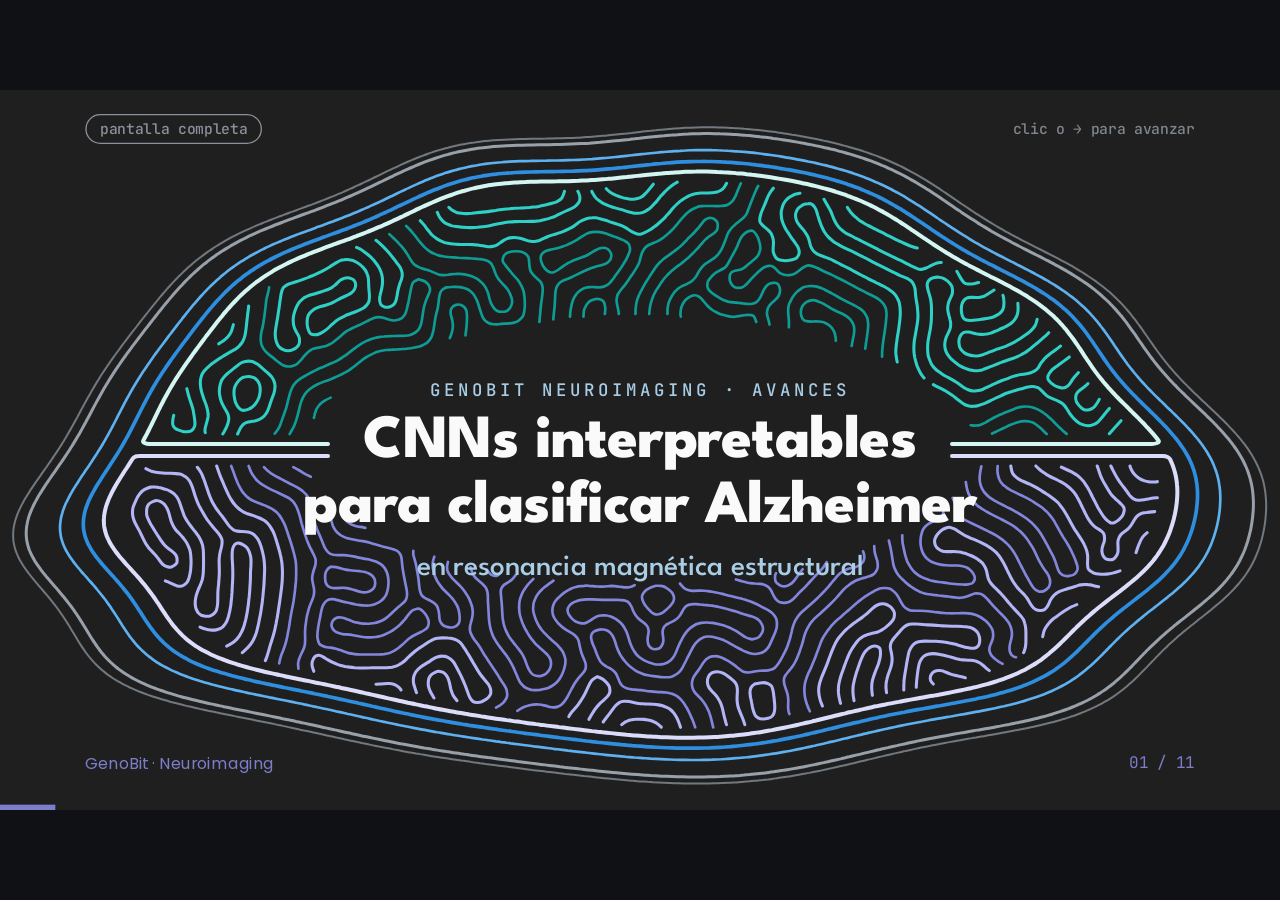
==== commit 9c97ca96: "feat(presentation): research title, merged Alzheimer slide, leaner deck Cover shows the research tit" ====
--- a/docs/presentation/index.html
+++ b/docs/presentation/index.html
@@ -3,8 +3,8 @@
 <head>
 <meta charset="utf-8">
 <meta name="viewport" content="width=device-width,initial-scale=1,viewport-fit=cover">
-<title>GenoBit Neuroimaging · Avances</title>
-<meta name="description" content="Avances del proyecto Neuroimaging de GenoBit: Alzheimer, neuroimágenes, estado del arte, OASIS-1, CNNs, transformers y mecanismos de atención.">
+<title>CNNs interpretables para clasificar Alzheimer</title>
+<meta name="description" content="CNNs interpretables para clasificar Alzheimer en resonancia magnética estructural: avances del proyecto Neuroimaging de GenoBit.">
 <meta name="theme-color" content="#1F1F1F">
 <link rel="icon" href="assets/img/favicon.svg" type="image/svg+xml">
 <link rel="preconnect" href="https://fonts.googleapis.com">
@@ -17,7 +17,7 @@
 <div id="stage" class="isdark" aria-live="polite">
 
 <!-- 01 PORTADA -->
-<section class="scene dark" id="cover"><i data-s="1" hidden></i>
+<section class="scene dark" id="cover">
   <svg id="hero" viewBox="0 0 1920 1080" role="img" aria-label="Corte de un cerebro dibujado con líneas que se convierte en el logo de GenoBit">
     <g id="brainG"></g>
     <g id="logoG" transform="translate(960 440) scale(1.7) translate(-350 -225)">
@@ -30,25 +30,11 @@
     </g>
   </svg>
   <canvas id="dnaCv" width="1920" height="1080" aria-hidden="true"></canvas>
-  <div class="center"><p class="k">GenoBit · Avances del proyecto</p><h1>Neuroimaging</h1><p class="s">CNNs interpretables para Alzheimer</p></div>
+  <div class="center"><p class="k">GenoBit Neuroimaging · Avances</p><h1>CNNs interpretables para clasificar Alzheimer</h1><p class="s">en resonancia magnética estructural</p></div>
   <div id="wordmark"><b>GenoBit</b><span>Genomics and Bioinformatics</span></div>
 </section>
 
-<!-- 02 RUTA -->
-<section class="scene light" id="ruta" data-tr="door">
-  <div class="hd"><p class="eyebrow">En 15 minutos</p><h2 class="ttl">Lo que vamos a <em>ver</em></h2></div>
-  <svg class="road" viewBox="0 0 1664 200" aria-hidden="true"><path class="rd-bg" d="M40 100 H1624"/><path class="rd" pathLength="1" d="M40 100 H1624"/></svg>
-  <ol class="stops">
-    <li style="--i:0"><b>01</b><span>Alzheimer</span><em>qué es y cómo avanza</em></li>
-    <li style="--i:1"><b>02</b><span>Neuroimágenes</span><em>cómo se toman</em></li>
-    <li style="--i:2"><b>03</b><span>Estado del arte</span><em>predicción y procesamiento</em></li>
-    <li style="--i:3"><b>04</b><span>Datos</span><em>OASIS-1</em></li>
-    <li style="--i:4"><b>05</b><span>CNNs</span><em>la convolución</em></li>
-    <li style="--i:5"><b>06</b><span>Transformers</span><em>y la atención</em></li>
-  </ol>
-</section>
-
-<!-- 03 ALZHEIMER: one looping animation, brain + stages -->
+<!-- 02 ALZHEIMER: one looping animation, brain + real MRI + stages -->
 <section class="scene dark" id="alz" data-tr="circle">
   <div class="hd"><p class="eyebrow">01 · Contexto</p><h2 class="ttl">¿Qué es el <em>Alzheimer</em>?</h2></div>
   <p class="lead intro">Una enfermedad neurodegenerativa y sin cura: el cerebro pierde neuronas y se encoge, de adentro hacia afuera.</p>
@@ -63,12 +49,17 @@
       <ellipse class="rg r2" id="azR2" cx="390" cy="380" rx="72" ry="20" transform="rotate(-8 390 380)"/>
     </g>
   </svg>
+  <div class="mri" role="img" aria-label="Resonancias reales de OASIS-1 al mismo nivel del cerebro: sano, deterioro leve y demencia">
+    <img class="on" src="assets/generated/dementia_nd.jpg" alt=""><img src="assets/generated/dementia_vmd.jpg" alt=""><img src="assets/generated/dementia_md.jpg" alt="">
+    <b id="azTag">CDR 0</b>
+  </div>
+  <p class="mcap">En la RM: los <b>surcos</b> se ensanchan y los <b>ventrículos</b> crecen</p>
   <div class="track"><i class="ln"></i><i class="fill" id="azFill"></i><i class="mk" id="azMk"></i>
     <div class="sg" id="azS0"><b>CN</b><span>Cognitivamente normal</span><em>los cambios empiezan en la <u>corteza entorrinal</u></em></div>
     <div class="sg" id="azS1"><b>MCI</b><span>Deterioro cognitivo leve</span><em>llegan al <u>hipocampo</u>: falla la memoria</em></div>
     <div class="sg" id="azS2"><b>AD</b><span>Demencia por Alzheimer</span><em>se extienden a la <u>neocorteza</u></em></div>
   </div>
-  <p class="src">Esquema · Braak y Braak (1991) · Jack et al. (2018)</p>
+  <p class="src">Esquema · Braak y Braak (1991) · Jack et al. (2018) · RM reales de OASIS-1</p>
 </section>
 
 <!-- 04 MODALIDADES: what each image shows and the machine that takes it -->
@@ -79,19 +70,19 @@
       <div class="pic"><img src="assets/generated/dementia_nd.jpg" alt="Corte de resonancia magnética estructural ponderada en T1"></div>
       <p class="k">RM estructural · T1</p><h3>Anatomía</h3>
       <div class="tool"><svg viewBox="0 0 80 80" aria-hidden="true"><rect x="8" y="10" width="64" height="52" rx="16" class="hs"/><circle cx="40" cy="36" r="14" class="br"/><rect x="2" y="64" width="76" height="8" rx="4" class="bd"/></svg>
-        <div><b>Resonador magnético</b><span>imán de 1.5 a 3 teslas + ondas de radio</span></div></div>
+        <div><b>Resonador magnético</b></div></div>
     </article>
     <article class="md" data-s="2">
       <div class="pic pet"><img src="assets/generated/dementia_nd.jpg" alt=""><i></i></div>
       <p class="k">PET</p><h3>Química</h3>
       <div class="tool"><svg viewBox="0 0 80 80" aria-hidden="true"><rect x="12" y="14" width="56" height="46" rx="23" class="hs"/><circle cx="40" cy="37" r="13" class="br"/><rect x="2" y="64" width="76" height="8" rx="4" class="bd"/><path d="M60 4 l14 14 M64 8 l-12 12 l-6 0 l0 -6 z" class="sy"/></svg>
-        <div><b>Tomógrafo PET</b><span>+ trazador radiactivo inyectado: FDG, amiloide o tau</span></div></div>
+        <div><b>Tomógrafo PET</b></div></div>
     </article>
     <article class="md" data-s="3">
       <div class="pic fmri"><img src="assets/generated/dementia_nd.jpg" alt=""><i></i></div>
       <p class="k">RM funcional</p><h3>Actividad</h3>
       <div class="tool"><svg viewBox="0 0 80 80" aria-hidden="true"><rect x="8" y="10" width="64" height="52" rx="16" class="hs"/><circle cx="40" cy="36" r="14" class="br"/><rect x="2" y="64" width="76" height="8" rx="4" class="bd"/><path d="M28 36 h5 l3 -7 l4 14 l3 -7 h9" class="sy"/></svg>
-        <div><b>El mismo resonador</b><span>muchas imágenes seguidas mientras la persona descansa o hace una tarea</span></div></div>
+        <div><b>El mismo resonador</b></div></div>
     </article>
   </div>
   <p class="src">Colores de PET y RM funcional: ilustrativos</p>
@@ -131,15 +122,6 @@
   <span class="vl l-ax">axial · desde arriba</span><span class="vl l-co">coronal · de frente</span><span class="vl l-sa">sagital · de lado</span>
 </section>
 
-<!-- 06 ATROFIA -->
-<section class="scene light" id="atrofia" data-tr="door">
-  <div class="hd"><p class="eyebrow">02 · Neuroimágenes</p><h2 class="ttl">Cómo se ve el Alzheimer <em>en la RM</em></h2></div>
-  <div class="big2"><img id="dmImg" src="assets/generated/dementia_nd.jpg" alt="Resonancia al nivel de los ventrículos"><b id="dmLbl">Sano</b></div>
-  <div class="thumbs noadv" id="dmThumbs"></div>
-  <p class="dmnote">Mismo nivel del cerebro, distintas personas de OASIS-1: los <b>surcos</b> se ensanchan y los <b>ventrículos</b> crecen.</p>
-  <i data-s="1" hidden></i><i data-s="2" hidden></i><i data-s="3" hidden></i>
-</section>
-
 <!-- 07 ESTADO DEL ARTE · PREDICCIÓN: six model families, one study each (Nibila y Sivagami, 2026) -->
 <section class="scene light sotaG" id="sota" data-tr="rise">
   <div class="hd"><p class="eyebrow">03 · Estado del arte</p><h2 class="ttl">Estado del arte en <em>predicción</em></h2></div>
@@ -180,25 +162,9 @@
   <p class="src">Imágenes reales de OASIS-1</p>
 </section>
 
-<!-- 09 OASIS -->
-<section class="scene dark" id="oasis" data-tr="circle">
-  <div class="t"><p class="eyebrow">04 · Datos</p><h2 class="ttl">OASIS-1</h2><p class="lead">Open Access Series of Imaging Studies · pública y transversal</p></div>
-  <div class="grid">
-    <div><b>416</b><span>personas</span></div>
-    <div><b>18–96</b><span>años</span></div>
-    <div><b>3–4</b><span>resonancias T1 por sesión</span></div>
-    <div><b>100</b><span>con demencia (CDR &gt; 0)</span></div>
-  </div>
-  <div class="cdr" data-s="1">
-    <p class="cap">Personas por nivel de demencia (CDR)</p>
-    <div id="oaBars"></div>
-  </div>
-  <p class="src">Marcus et al. (2007) · tabla clínica de OASIS-1</p>
-</section>
-
 <!-- 10 CNN: big input -> the convolution -> many filters -> architecture -->
 <section class="scene dark" id="cnn" data-tr="zoom">
-  <div class="hd"><p class="eyebrow">05 · Redes convolucionales</p><h2 class="ttl"><em>CNN</em></h2></div>
+  <div class="hd"><p class="eyebrow">04 · Redes convolucionales</p><h2 class="ttl"><em>CNN</em></h2></div>
   <div class="src-img" id="cnImg"><img src="assets/generated/dementia_md.jpg" alt="Corte de resonancia de una persona con demencia leve"><i id="cnK"></i></div>
   <p class="lbl l1">Entrada</p>
   <div class="kbox" id="cnKbox"><p>Convolución</p><div class="kern" id="cnKern"></div></div>
@@ -212,7 +178,7 @@
 
 <!-- 11 TRANSFORMER: next-word prediction, then how it is used with a CNN -->
 <section class="scene dark" id="trf" data-tr="diag">
-  <div class="hd"><p class="eyebrow">06 · Transformers</p><h2 class="ttl" id="trT">Transformer: <em>predecir la siguiente palabra</em></h2></div>
+  <div class="hd"><p class="eyebrow">05 · Transformers</p><h2 class="ttl" id="trT">Transformer: <em>predecir la siguiente palabra</em></h2></div>
   <svg class="words" id="trW" viewBox="0 0 1664 600" role="img" aria-label="Frase en la que el modelo se enfoca en las palabras anteriores para predecir la siguiente"></svg>
   <svg class="hyb" id="trH" viewBox="0 0 1664 600" role="img" aria-label="Una CNN resume la resonancia en parches; el transformer los trata como palabras, los relaciona y decide CN o AD"></svg>
   <i data-s="1" hidden></i>
@@ -220,7 +186,7 @@
 
 <!-- 12 ATENCIÓN -->
 <section class="scene dark" id="aten" data-tr="diag">
-  <div class="hd"><p class="eyebrow">06 · Mecanismos de atención</p><h2 class="ttl">Mecanismo de <em>atención</em></h2></div>
+  <div class="hd"><p class="eyebrow">05 · Mecanismos de atención</p><h2 class="ttl">Mecanismo de <em>atención</em></h2></div>
   <div class="att"><img src="assets/generated/dementia_md.jpg" alt="Corte de resonancia dividido en parches"><canvas id="atHeat" width="496" height="248"></canvas><svg id="atSvg" viewBox="0 0 496 248" preserveAspectRatio="none"></svg></div>
   <div class="anote">
     <p class="a0">La imagen se parte en <b>parches</b>. Con <b>auto-atención</b>, cada parche mira a todos los demás y decide cuáles le importan.</p>
@@ -237,7 +203,7 @@
 
 <!-- 13 MAKERS FAIR -->
 <section class="scene dark" id="makers" data-tr="circle">
-  <div class="t"><p class="eyebrow">Dónde estuvimos</p><h2 class="ttl">Makers Fair</h2><p class="lead">Hub de Emprendimiento</p></div>
+  <div class="t"><h2 class="ttl">Makers Fair</h2><p class="lead">Hub de Emprendimiento</p></div>
   <div class="ph"><img src="assets/img/makers-fair.jpg" alt="Nuestro póster “CNNs interpretables para clasificar Alzheimer” en el muro de GenoBit y BioLab en el Makers Fair"></div>
   <i data-s="1" hidden></i>
 </section>
@@ -246,21 +212,11 @@
 <section class="scene light" id="prop" data-tr="doorv">
   <div class="hd"><p class="eyebrow">Nuestra propuesta</p><h2 class="ttl">CNN + transformer <em>interpretable</em></h2></div>
   <nav class="pipe" aria-label="Siguientes pasos del proyecto">
-    <div class="pp" style="--i:0"><i>1</i><b>Profesor asesor</b><span>buscar quién nos asesore</span></div>
-    <div class="pp" style="--i:1"><i>2</i><b>Datos</b><span>estamos buscando nuevos datos</span></div>
-    <div class="pp" style="--i:2"><i>3</i><b>CNN + transformer</b><span>convolución + auto-atención</span></div>
-    <div class="pp" style="--i:3"><i>4</i><b>Mapas de atención</b><span>ver en qué se basa la decisión</span></div>
+    <div class="pp" style="--i:0"><i>1</i><b>Profesor asesor</b></div>
+    <div class="pp" style="--i:1"><i>2</i><b>Datos</b></div>
+    <div class="pp" style="--i:2"><i>3</i><b>CNN + transformer</b></div>
+    <div class="pp" style="--i:3"><i>4</i><b>Mapas de atención</b></div>
   </nav>
-  <div class="status">
-    <div class="col" data-s="1"><h4><i class="ok"></i>Lo que ya tenemos</h4><ul><li>Tema del proyecto</li><li>Introducción</li><li>Marco teórico y estado del arte (borrador)</li><li>Póster en el Makers Fair</li></ul></div>
-    <div class="col" data-s="2"><h4><i class="nx"></i>Lo que sigue</h4><ul><li>Encontrar profesor asesor</li><li>Conseguir los datos</li><li>Entrenar el modelo CNN + transformer</li><li>Generar los mapas de atención</li></ul></div>
-  </div>
-</section>
-
-<!-- 15 FIN -->
-<section class="scene dark" id="fin" data-tr="circle">
-  <div class="bye"><h2>¿Preguntas?</h2><p>Código, manuscrito, póster y esta presentación:</p><p class="mono">github.com/GenobitNeuroimaging/Neuroimaging</p></div>
-  <svg class="hx2" viewBox="0 0 1200 200" aria-hidden="true"><path id="finA" fill="none" stroke="#00706F" stroke-width="10" stroke-linecap="round"/><path id="finB" fill="none" stroke="#A9CDE5" stroke-width="10" stroke-linecap="round"/></svg>
 </section>
 
 <button id="fs" type="button" aria-label="Pantalla completa">pantalla completa</button>
--- a/docs/presentation/assets/css/deck.css
+++ b/docs/presentation/assets/css/deck.css
@@ -27,49 +27,9 @@
 #stage #cover[data-step="1"] .center{filter:none;transform:scale(.97);transition:opacity 1s ease,transform 1.4s ease}
 #stage #cover #wordmark{opacity:0;transform:translateY(30px);transition:opacity 1.4s ease,transform 1.4s cubic-bezier(.2,.8,.2,1)}
 #stage #cover.word #wordmark{opacity:1;transform:none}
-#cover .center .s{font:500 40px var(--display);color:var(--sky);margin:18px 0 0}
-
-/* ---------- 02 ruta ---------- */
-#ruta .road{position:absolute;left:128px;top:370px;width:1664px;height:200px;overflow:visible}
-#ruta .rd-bg{stroke:var(--line);stroke-width:12;stroke-linecap:round;fill:none}
-#ruta .rd{stroke:var(--teal);stroke-width:12;stroke-linecap:round;fill:none;stroke-dasharray:1;stroke-dashoffset:1;transition:stroke-dashoffset 2.4s cubic-bezier(.5,0,.2,1) .3s}
-#ruta.on .rd{stroke-dashoffset:0}
-#ruta .stops{list-style:none;margin:0;padding:0;position:absolute;left:128px;width:1664px;top:330px;display:grid;grid-template-columns:repeat(6,1fr)}
-#ruta .stops li{position:relative;text-align:center;opacity:0;transform:translateY(24px);transition:opacity .6s ease,transform .7s cubic-bezier(.2,.8,.2,1);transition-delay:calc(.45s + var(--i) * .36s)}
-#ruta.on .stops li{opacity:1;transform:none}
-#ruta .stops b{display:block;font:700 30px/40px var(--mono);color:var(--teal)}
-#ruta .stops li::before{content:"";position:absolute;left:50%;top:118px;width:44px;height:44px;margin-left:-22px;border-radius:50%;background:var(--paper);border:8px solid var(--teal);box-sizing:border-box}
-#ruta .stops span{display:block;font:800 46px/1.05 var(--display);margin-top:150px}
-#ruta .stops em{display:block;font-style:normal;font-size:24px;color:var(--mute);margin-top:10px}
-
-/* ---------- 07 atrofia ---------- */
-#atrofia .big2{position:absolute;left:128px;top:270px;width:1180px;height:590px;border-radius:20px;overflow:hidden;background:#000}
-#atrofia .big2 img{width:100%;height:100%;display:block;transition:opacity .25s}
-#atrofia .big2 b{position:absolute;left:24px;top:20px;font:700 34px var(--display);color:#fff;background:#1F1F1FCC;padding:8px 18px;border-radius:12px}
-#atrofia .thumbs{position:absolute;left:1350px;right:128px;top:270px;display:flex;flex-direction:column;gap:14px}
-#atrofia .th{display:grid;grid-template-columns:200px 1fr;align-items:center;gap:16px;background:#fff;border:3px solid var(--line);border-radius:16px;padding:8px;cursor:pointer;text-align:left;font:inherit;transition:border-color .3s,transform .3s}
-#atrofia .th:focus-visible{outline:3px solid var(--lav);outline-offset:3px}
-#atrofia .th img{width:200px;height:100px;border-radius:10px;display:block}
-#atrofia .th span{font:500 20px var(--mono);color:var(--mute)}
-#atrofia .th b{display:block;font:700 28px var(--display);color:var(--ink)}
-#atrofia .th.on{border-color:var(--teal);transform:translateX(-8px)}
-#atrofia .dmnote{position:absolute;left:128px;top:884px;margin:0;font-size:28px;color:var(--mute)}
-#atrofia .dmnote b{color:var(--ink)}
-
-/* ---------- 10 oasis ---------- */
-#oasis .t{position:absolute;left:128px;top:110px;width:1100px}
-#oasis .t .ttl{font-size:120px}
-#oasis .t .lead{font-size:30px}
-#oasis .grid{position:absolute;left:128px;top:470px;width:760px;display:grid;grid-template-columns:1fr 1fr;gap:44px 40px}
-#oasis .grid b{display:block;font:700 80px/1 var(--mono);color:var(--sky)}
-#oasis .grid span{display:block;font-size:26px;line-height:1.3;color:var(--dim);margin-top:8px}
-#oasis .cdr{position:absolute;left:1010px;right:128px;top:470px}
-#oasis .br{display:grid;grid-template-columns:230px 1fr 90px;align-items:center;gap:18px;margin-bottom:22px}
-#oasis .br span{font-size:25px;color:#fff;line-height:1.2}
-#oasis .br span small{display:block;font:500 18px var(--mono);color:var(--dim)}
-#oasis .br .tr{height:44px;background:#2A2D33;border-radius:10px;overflow:hidden}
-#oasis .br .tr i{display:block;height:100%;width:100%;border-radius:10px;transform:scaleX(0);transform-origin:left;transition:transform 1.2s cubic-bezier(.2,.8,.2,1)}
-#oasis .br b{font:700 32px var(--mono);color:#fff;text-align:right}
+#cover .center{left:160px;right:160px}
+#cover .center h1{font:800 92px/1.05 var(--display);letter-spacing:-1px;text-wrap:balance}
+#cover .center .s{font:500 44px var(--display);color:var(--sky);margin:22px 0 0}
 
 /* ---------- 13 atención ---------- */
 #aten .att{position:absolute;left:128px;top:280px;width:1100px;height:550px;border-radius:18px;overflow:hidden;background:#000}
@@ -93,31 +53,24 @@
 #aten .src{bottom:96px}
 
 /* ---------- 14 propuesta ---------- */
-#prop .pipe{position:absolute;left:128px;right:128px;top:290px;display:grid;grid-template-columns:repeat(4,1fr);gap:28px}
-#prop .pp{position:relative;background:#fff;border:3px solid var(--line);border-radius:22px;padding:24px 22px 26px;opacity:0;transform:translateY(24px);transition:opacity .6s,transform .7s cubic-bezier(.2,.8,.2,1);transition-delay:calc(.3s + var(--i) * .22s)}
+#prop .pipe{position:absolute;left:128px;right:128px;top:420px;display:grid;grid-template-columns:repeat(4,1fr);gap:28px}
+#prop .pp{position:relative;background:#fff;border:3px solid var(--line);border-radius:22px;padding:36px 30px 40px;opacity:0;transform:translateY(24px);transition:opacity .6s,transform .7s cubic-bezier(.2,.8,.2,1);transition-delay:calc(.3s + var(--i) * .22s)}
 #prop.on .pp{opacity:1;transform:none}
 #prop .pp:not(:last-child)::after{content:"";position:absolute;right:-26px;top:50%;width:18px;height:4px;background:var(--line)}
 #prop .pp i{display:grid;place-items:center;width:46px;height:46px;border-radius:50%;font:700 22px var(--mono);font-style:normal;color:#fff;background:#9AA3B2}
 #prop .pp.done{border-color:var(--teal)}
 #prop .pp.done i{background:var(--teal)}
-#prop .pp b{display:block;font:800 32px/1.1 var(--display);margin-top:16px}
-#prop .pp span{display:block;font-size:22px;line-height:1.35;color:var(--mute);margin-top:8px}
-#prop .status{position:absolute;left:128px;right:128px;top:570px;display:grid;grid-template-columns:1fr 1fr;gap:40px}
-#prop .col h4{font:800 40px var(--display);margin:0 0 14px;display:flex;align-items:center;gap:14px}
-#prop .col h4 i{width:22px;height:22px;border-radius:50%}
-#prop .col h4 .ok{background:var(--teal)}#prop .col h4 .nx{background:var(--lav)}
-#prop .col ul{margin:0;padding:0 0 0 28px;font-size:28px;line-height:1.6;color:var(--mute)}
-
-/* ---------- 15 fin ---------- */
-#fin .bye{position:absolute;left:0;right:0;top:300px;text-align:center}
-#fin .bye h2{font:800 170px/1 var(--display);margin:0;color:#fff}
-#fin .bye p{font-size:34px;color:var(--dim);margin:24px 0 0}
-#fin .bye .mono{color:var(--sky);font-size:30px}
-#fin .hx2{position:absolute;left:360px;top:700px;width:1200px;height:200px;overflow:visible}
+#prop .pp b{display:block;font:800 40px/1.1 var(--display);margin-top:22px}
 
 /* ---------- 03 alzheimer: looping brain + stage track (driven by TICK.alz) ---------- */
 #alz .intro{position:absolute;left:128px;right:128px;top:258px;font-size:30px;margin:0}
-#alz .brain{position:absolute;left:96px;top:330px;width:900px;height:630px;overflow:visible}
+#alz .brain{position:absolute;left:96px;top:380px;width:560px;height:392px;overflow:visible}
+#alz .mri{position:absolute;left:690px;top:400px;width:600px;height:300px;border-radius:18px;overflow:hidden;background:#000}
+#alz .mri img{position:absolute;inset:0;width:100%;height:100%;display:block;opacity:0;transition:opacity .9s}
+#alz .mri img.on{opacity:1}
+#alz .mri b{position:absolute;left:16px;top:14px;font:700 24px var(--mono);color:#fff;background:#1F1F1FCC;padding:6px 14px;border-radius:10px}
+#alz .mcap{position:absolute;left:690px;width:600px;top:720px;margin:0;font-size:24px;line-height:1.35;color:var(--dim)}
+#alz .mcap b{color:#fff;font-weight:600}
 #alz #azB{transform-box:fill-box;transform-origin:center}
 #alz .cx{fill:#2A2D33;stroke:#9AA3B2;stroke-width:5}
 #alz .cbl,#alz .stem{fill:#24272C;stroke:#6B7280;stroke-width:5}
@@ -125,7 +78,7 @@
 #alz .rg{opacity:0}
 #alz .r1{fill:var(--amber)}#alz .r2{fill:var(--lav)}
 #alz .r3{fill:var(--sky);fill-opacity:.12;stroke:var(--sky);stroke-width:7}
-#alz .track{position:absolute;left:1100px;right:128px;top:350px;height:560px}
+#alz .track{position:absolute;left:1330px;right:128px;top:350px;height:560px}
 #alz .track .ln,#alz .track .fill{position:absolute;left:24px;top:30px;bottom:30px;width:6px;border-radius:3px;background:#3A3F47}
 #alz .track .fill{background:var(--lav);transform-origin:top;transform:scaleY(0)}
 #alz .track .mk{position:absolute;left:10px;top:13px;width:34px;height:34px;border-radius:50%;background:var(--lav);box-shadow:0 0 0 8px #7D7ECA44}
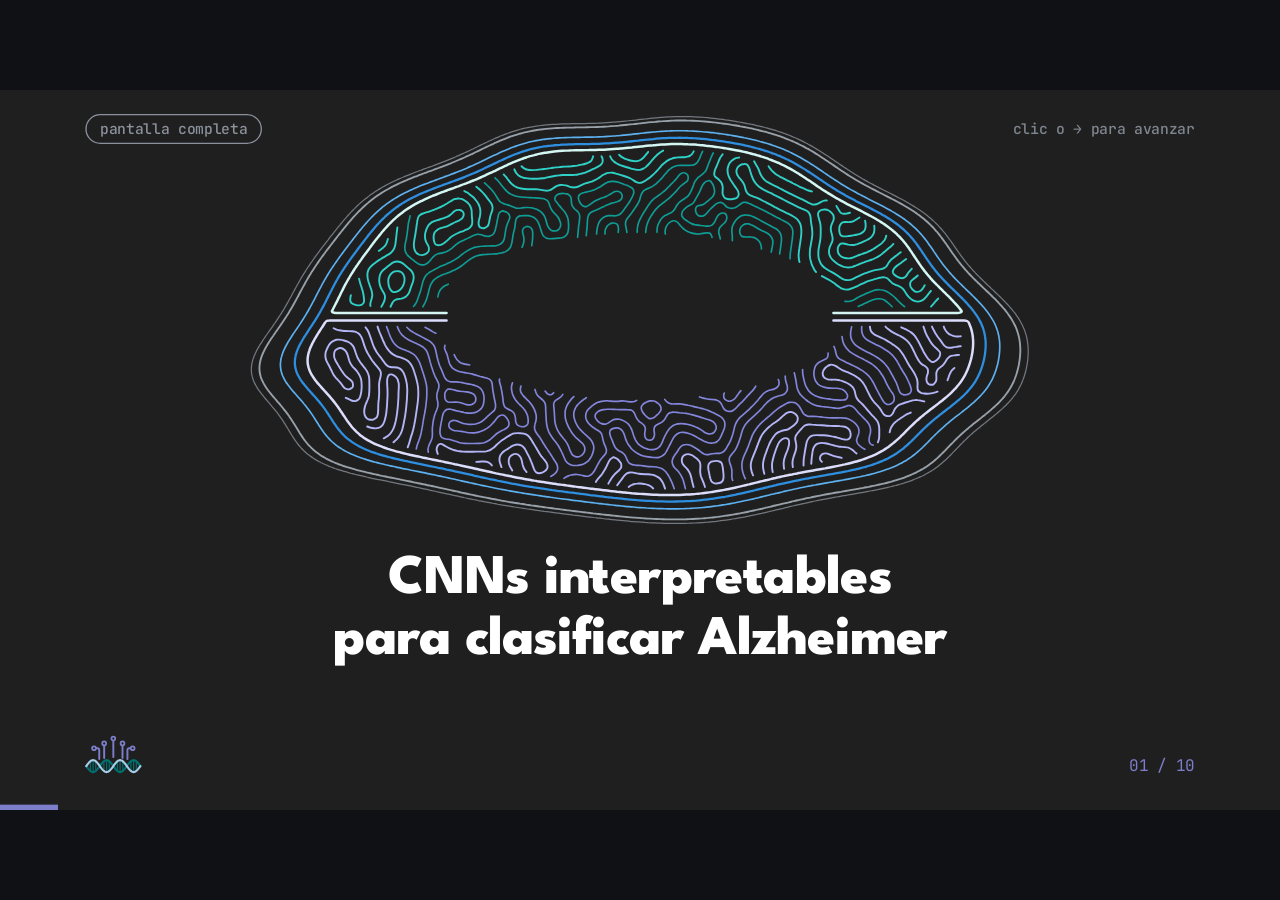
==== commit ebfab652: "feat(presentation): cleaner cover, new Alzheimer layout, merged attention, new transitions Cover kee" ====
--- a/docs/presentation/index.html
+++ b/docs/presentation/index.html
@@ -19,7 +19,7 @@
 <!-- 01 PORTADA -->
 <section class="scene dark" id="cover">
   <svg id="hero" viewBox="0 0 1920 1080" role="img" aria-label="Corte de un cerebro dibujado con líneas que se convierte en el logo de GenoBit">
-    <g id="brainG"></g>
+    <g transform="translate(960 340) scale(.62) translate(-960 -540)"><g id="brainG"></g></g>
     <g id="logoG" transform="translate(960 440) scale(1.7) translate(-350 -225)">
       <g class="lr-wrap" id="helix"></g>
       <g class="pin lp" style="--fx:0px;--fy:-1500px;--l:.9s"><path d="M350 80 V250"/><circle cx="350" cy="60" r="20"/></g>
@@ -30,12 +30,12 @@
     </g>
   </svg>
   <canvas id="dnaCv" width="1920" height="1080" aria-hidden="true"></canvas>
-  <div class="center"><p class="k">GenoBit Neuroimaging · Avances</p><h1>CNNs interpretables para clasificar Alzheimer</h1><p class="s">en resonancia magnética estructural</p></div>
+  <div class="center"><h1>CNNs interpretables para clasificar Alzheimer</h1></div>
   <div id="wordmark"><b>GenoBit</b><span>Genomics and Bioinformatics</span></div>
 </section>
 
-<!-- 02 ALZHEIMER: one looping animation, brain + real MRI + stages -->
-<section class="scene dark" id="alz" data-tr="circle">
+<!-- 02 ALZHEIMER: brain next to the title; three real scans, one per stage -->
+<section class="scene dark" id="alz" data-tr="iris">
   <div class="hd"><p class="eyebrow">01 · Contexto</p><h2 class="ttl">¿Qué es el <em>Alzheimer</em>?</h2></div>
   <p class="lead intro">Una enfermedad neurodegenerativa y sin cura: el cerebro pierde neuronas y se encoge, de adentro hacia afuera.</p>
   <svg class="brain" viewBox="0 0 800 560" role="img" aria-label="Esquema lateral del cerebro que se encoge mientras se iluminan, en orden, la corteza entorrinal, el hipocampo y la neocorteza">
@@ -49,22 +49,17 @@
       <ellipse class="rg r2" id="azR2" cx="390" cy="380" rx="72" ry="20" transform="rotate(-8 390 380)"/>
     </g>
   </svg>
-  <div class="mri" role="img" aria-label="Resonancias reales de OASIS-1 al mismo nivel del cerebro: sano, deterioro leve y demencia">
-    <img class="on" src="assets/generated/dementia_nd.jpg" alt=""><img src="assets/generated/dementia_vmd.jpg" alt=""><img src="assets/generated/dementia_md.jpg" alt="">
-    <b id="azTag">CDR 0</b>
-  </div>
-  <p class="mcap">En la RM: los <b>surcos</b> se ensanchan y los <b>ventrículos</b> crecen</p>
-  <div class="track"><i class="ln"></i><i class="fill" id="azFill"></i><i class="mk" id="azMk"></i>
-    <div class="sg" id="azS0"><b>CN</b><span>Cognitivamente normal</span><em>los cambios empiezan en la <u>corteza entorrinal</u></em></div>
-    <div class="sg" id="azS1"><b>MCI</b><span>Deterioro cognitivo leve</span><em>llegan al <u>hipocampo</u>: falla la memoria</em></div>
-    <div class="sg" id="azS2"><b>AD</b><span>Demencia por Alzheimer</span><em>se extienden a la <u>neocorteza</u></em></div>
-  </div>
-  <p class="src">Esquema · Braak y Braak (1991) · Jack et al. (2018) · RM reales de OASIS-1</p>
+  <div class="row">
+    <figure class="stg" id="azS0" style="--i:0"><div class="im"><img src="assets/generated/dementia_nd.jpg" alt="Resonancia de una persona cognitivamente normal"></div><figcaption><b>CN</b><span>Cognitivamente normal</span></figcaption></figure>
+    <figure class="stg" id="azS1" style="--i:1"><div class="im"><img src="assets/generated/dementia_vmd.jpg" alt="Resonancia de una persona con deterioro cognitivo leve"></div><figcaption><b>MCI</b><span>Deterioro cognitivo leve</span></figcaption></figure>
+    <figure class="stg" id="azS2" style="--i:2"><div class="im"><img src="assets/generated/dementia_md.jpg" alt="Resonancia de una persona con demencia por Alzheimer"></div><figcaption><b>AD</b><span>Demencia por Alzheimer</span></figcaption></figure>
+  </div>
+  <p class="src">Esquema · Braak y Braak (1991) · RM reales de OASIS-1</p>
 </section>
 
 <!-- 04 MODALIDADES: what each image shows and the machine that takes it -->
-<section class="scene dark" id="modal" data-tr="zoom">
-  <div class="hd"><p class="eyebrow">02 · Neuroimágenes</p><h2 class="ttl">Cada imagen trae <em>otra información</em></h2></div>
+<section class="scene dark" id="modal" data-tr="blinds">
+  <div class="hd"><p class="eyebrow">02</p><h2 class="ttl">Neuro<em>imágenes</em></h2></div>
   <div class="mods">
     <article class="md" data-s="1">
       <div class="pic"><img src="assets/generated/dementia_nd.jpg" alt="Corte de resonancia magnética estructural ponderada en T1"></div>
@@ -85,11 +80,10 @@
         <div><b>El mismo resonador</b></div></div>
     </article>
   </div>
-  <p class="src">Colores de PET y RM funcional: ilustrativos</p>
 </section>
 
 <!-- 05 CÓMO SE TOMA UNA RM: a person slides into the scanner, the planes appear -->
-<section class="scene dark" id="rm" data-tr="circle">
+<section class="scene dark" id="rm" data-tr="scan">
   <div class="hd"><p class="eyebrow">02 · Neuroimágenes</p><h2 class="ttl">¿Cómo se toma una <em>resonancia</em>?</h2></div>
   <svg class="scan" viewBox="0 0 900 560" role="img" aria-label="Una persona acostada entra en el resonador; un plano recorre su cabeza mientras aparecen los cortes axial, coronal y sagital">
     <defs>
@@ -123,7 +117,7 @@
 </section>
 
 <!-- 07 ESTADO DEL ARTE · PREDICCIÓN: six model families, one study each (Nibila y Sivagami, 2026) -->
-<section class="scene light sotaG" id="sota" data-tr="rise">
+<section class="scene light sotaG" id="sota" data-tr="wave">
   <div class="hd"><p class="eyebrow">03 · Estado del arte</p><h2 class="ttl">Estado del arte en <em>predicción</em></h2></div>
   <div class="cards">
     <article class="mc"><svg class="an" id="anSvm" viewBox="0 0 200 200" aria-hidden="true"></svg><div class="tx">
@@ -143,7 +137,7 @@
 </section>
 
 <!-- 08 ESTADO DEL ARTE · PROCESAMIENTO: six preprocessing steps on real OASIS images -->
-<section class="scene light sotaG" id="proc" data-tr="rise">
+<section class="scene light sotaG" id="proc" data-tr="flip">
   <div class="hd"><p class="eyebrow">03 · Estado del arte</p><h2 class="ttl">Estado del arte en <em>procesamiento de datos</em></h2></div>
   <div class="cards">
     <article class="mc"><div class="an im" id="pcBias"><img src="assets/generated/bias_corrupt.png" alt=""><div class="wp"><img src="assets/generated/bias_corrected.png" alt=""></div><i class="hd2"></i></div><div class="tx">
@@ -163,46 +157,27 @@
 </section>
 
 <!-- 10 CNN: big input -> the convolution -> many filters -> architecture -->
-<section class="scene dark" id="cnn" data-tr="zoom">
+<section class="scene dark" id="cnn" data-tr="tiles">
   <div class="hd"><p class="eyebrow">04 · Redes convolucionales</p><h2 class="ttl"><em>CNN</em></h2></div>
   <div class="src-img" id="cnImg"><img src="assets/generated/dementia_md.jpg" alt="Corte de resonancia de una persona con demencia leve"><i id="cnK"></i></div>
-  <p class="lbl l1">Entrada</p>
   <div class="kbox" id="cnKbox"><p>Convolución</p><div class="kern" id="cnKern"></div></div>
   <div class="fmap" id="cnMapBox"><img id="cnMap" src="assets/generated/fm_vert.png" alt="Mapa de características: resultado de aplicar el filtro"><i id="cnMask"></i></div>
-  <p class="lbl l2" id="cnLbl">Mapa de características</p>
   <div class="fan" id="cnFan"></div>
-  <p class="lbl l3">… y se repite con muchos filtros: una CNN real usa cientos</p>
-  <svg class="arch" id="cnArch" viewBox="0 0 1664 240" role="img" aria-label="Arquitectura de una CNN: entrada, convolución, pooling, convolución, pooling, capa densa y salida CN o AD"></svg>
+  <svg class="arch" id="cnArch" viewBox="0 0 1664 340" role="img" aria-label="Arquitectura de una CNN: entrada, convolución, pooling, convolución, pooling, capa densa y salida CN o AD"></svg>
   <i data-s="1" hidden></i><i data-s="2" hidden></i><i data-s="3" hidden></i>
 </section>
 
-<!-- 11 TRANSFORMER: next-word prediction, then how it is used with a CNN -->
-<section class="scene dark" id="trf" data-tr="diag">
+<!-- 08 TRANSFORMER: next-word prediction, transformer + CNN, then the attention map -->
+<section class="scene dark" id="trf" data-tr="warp">
   <div class="hd"><p class="eyebrow">05 · Transformers</p><h2 class="ttl" id="trT">Transformer: <em>predecir la siguiente palabra</em></h2></div>
   <svg class="words" id="trW" viewBox="0 0 1664 600" role="img" aria-label="Frase en la que el modelo se enfoca en las palabras anteriores para predecir la siguiente"></svg>
   <svg class="hyb" id="trH" viewBox="0 0 1664 600" role="img" aria-label="Una CNN resume la resonancia en parches; el transformer los trata como palabras, los relaciona y decide CN o AD"></svg>
-  <i data-s="1" hidden></i>
-</section>
-
-<!-- 12 ATENCIÓN -->
-<section class="scene dark" id="aten" data-tr="diag">
-  <div class="hd"><p class="eyebrow">05 · Mecanismos de atención</p><h2 class="ttl">Mecanismo de <em>atención</em></h2></div>
-  <div class="att"><img src="assets/generated/dementia_md.jpg" alt="Corte de resonancia dividido en parches"><canvas id="atHeat" width="496" height="248"></canvas><svg id="atSvg" viewBox="0 0 496 248" preserveAspectRatio="none"></svg></div>
-  <div class="anote">
-    <p class="a0">La imagen se parte en <b>parches</b>. Con <b>auto-atención</b>, cada parche mira a todos los demás y decide cuáles le importan.</p>
-    <p class="a1">Los pesos de atención forman un <b>mapa</b>: muestra en qué regiones se basó la decisión.</p>
-    <div class="a2">
-      <div><b>CNN</b><span>patrones locales</span></div>
-      <div><b>+ Atención</b><span>relaciona regiones lejanas</span></div>
-      <div><b>= Interpretable</b><span>podemos ver por qué decide</span></div>
-    </div>
-  </div>
-  <p class="src">Pesos y mapa: ilustrativos, todavía no vienen de un modelo entrenado</p>
-  <i data-s="1" hidden></i><i data-s="2" hidden></i>
+  <div class="att"><img src="assets/generated/dementia_md.jpg" alt="Corte de resonancia dividido en parches; un parche mira a todos los demás"><canvas id="atHeat" width="496" height="248"></canvas><svg id="atSvg" viewBox="0 0 496 248" preserveAspectRatio="none"></svg></div>
+  <i data-s="1" hidden></i><i data-s="2" hidden></i><i data-s="3" hidden></i>
 </section>
 
 <!-- 13 MAKERS FAIR -->
-<section class="scene dark" id="makers" data-tr="circle">
+<section class="scene dark" id="makers" data-tr="shutter">
   <div class="t"><h2 class="ttl">Makers Fair</h2><p class="lead">Hub de Emprendimiento</p></div>
   <div class="ph"><img src="assets/img/makers-fair.jpg" alt="Nuestro póster “CNNs interpretables para clasificar Alzheimer” en el muro de GenoBit y BioLab en el Makers Fair"></div>
   <i data-s="1" hidden></i>
@@ -221,7 +196,7 @@
 
 <button id="fs" type="button" aria-label="Pantalla completa">pantalla completa</button>
 <div id="hint">clic o → para avanzar</div>
-<div id="foot"><span>GenoBit · Neuroimaging</span><span id="pg" class="mono"></span></div>
+<div id="foot"><svg id="gbLogo" viewBox="60 20 580 420" role="img" aria-label="GenoBit"></svg><span id="pg" class="mono"></span></div>
 <div id="prog"></div>
 </div>
 
--- a/docs/presentation/assets/css/deck.css
+++ b/docs/presentation/assets/css/deck.css
@@ -27,30 +27,7 @@
 #stage #cover[data-step="1"] .center{filter:none;transform:scale(.97);transition:opacity 1s ease,transform 1.4s ease}
 #stage #cover #wordmark{opacity:0;transform:translateY(30px);transition:opacity 1.4s ease,transform 1.4s cubic-bezier(.2,.8,.2,1)}
 #stage #cover.word #wordmark{opacity:1;transform:none}
-#cover .center{left:160px;right:160px}
-#cover .center h1{font:800 92px/1.05 var(--display);letter-spacing:-1px;text-wrap:balance}
-#cover .center .s{font:500 44px var(--display);color:var(--sky);margin:22px 0 0}
-
-/* ---------- 13 atención ---------- */
-#aten .att{position:absolute;left:128px;top:280px;width:1100px;height:550px;border-radius:18px;overflow:hidden;background:#000}
-#aten .att img,#aten .att canvas,#aten .att svg{position:absolute;inset:0;width:100%;height:100%;display:block}
-#aten #atHeat{opacity:0;mix-blend-mode:screen;transition:opacity 1s}
-#aten.st1 #atHeat{opacity:.95}
-#aten #atSvg{overflow:visible}
-#aten #atSvg .gd{stroke:#FFFFFF33;stroke-width:.8;fill:none}
-#aten #atSvg .ln{stroke:var(--amber);stroke-linecap:round;transition:opacity .6s}
-#aten #atSvg .q{fill:none;stroke:var(--amber);stroke-width:3}
-#aten.st1 #atSvg .ln,#aten.st1 #atSvg .q{opacity:0}
-#aten .anote{position:absolute;left:1290px;right:128px;top:290px;height:540px}
-#aten .anote>*{position:absolute;left:0;right:0;top:0;margin:0;opacity:0}
-#aten .anote p{font-size:31px;line-height:1.45;color:var(--dim)}
-#aten .anote b{color:#fff}
-#aten[data-step="0"] .a0,#aten[data-step="1"] .a1,#aten[data-step="2"] .a2{opacity:1}
-#aten .a2{display:flex;flex-direction:column;gap:18px}
-#aten .a2 div{background:var(--panel);border-radius:18px;padding:20px 26px}
-#aten .a2 b{display:block;font:800 36px var(--display);color:var(--sky)}
-#aten .a2 span{font-size:24px;color:var(--dim)}
-#aten .src{bottom:96px}
+
 
 /* ---------- 14 propuesta ---------- */
 #prop .pipe{position:absolute;left:128px;right:128px;top:420px;display:grid;grid-template-columns:repeat(4,1fr);gap:28px}
@@ -63,32 +40,6 @@
 #prop .pp b{display:block;font:800 40px/1.1 var(--display);margin-top:22px}
 
 /* ---------- 03 alzheimer: looping brain + stage track (driven by TICK.alz) ---------- */
-#alz .intro{position:absolute;left:128px;right:128px;top:258px;font-size:30px;margin:0}
-#alz .brain{position:absolute;left:96px;top:380px;width:560px;height:392px;overflow:visible}
-#alz .mri{position:absolute;left:690px;top:400px;width:600px;height:300px;border-radius:18px;overflow:hidden;background:#000}
-#alz .mri img{position:absolute;inset:0;width:100%;height:100%;display:block;opacity:0;transition:opacity .9s}
-#alz .mri img.on{opacity:1}
-#alz .mri b{position:absolute;left:16px;top:14px;font:700 24px var(--mono);color:#fff;background:#1F1F1FCC;padding:6px 14px;border-radius:10px}
-#alz .mcap{position:absolute;left:690px;width:600px;top:720px;margin:0;font-size:24px;line-height:1.35;color:var(--dim)}
-#alz .mcap b{color:#fff;font-weight:600}
-#alz #azB{transform-box:fill-box;transform-origin:center}
-#alz .cx{fill:#2A2D33;stroke:#9AA3B2;stroke-width:5}
-#alz .cbl,#alz .stem{fill:#24272C;stroke:#6B7280;stroke-width:5}
-#alz .sulc path{fill:none;stroke:#4A4F57;stroke-width:5;stroke-linecap:round}
-#alz .rg{opacity:0}
-#alz .r1{fill:var(--amber)}#alz .r2{fill:var(--lav)}
-#alz .r3{fill:var(--sky);fill-opacity:.12;stroke:var(--sky);stroke-width:7}
-#alz .track{position:absolute;left:1330px;right:128px;top:350px;height:560px}
-#alz .track .ln,#alz .track .fill{position:absolute;left:24px;top:30px;bottom:30px;width:6px;border-radius:3px;background:#3A3F47}
-#alz .track .fill{background:var(--lav);transform-origin:top;transform:scaleY(0)}
-#alz .track .mk{position:absolute;left:10px;top:13px;width:34px;height:34px;border-radius:50%;background:var(--lav);box-shadow:0 0 0 8px #7D7ECA44}
-#alz .sg{position:absolute;left:84px;right:0;opacity:.35;transition:opacity .5s}
-#alz #azS0{top:0}#alz #azS1{top:225px}#alz #azS2{top:450px}
-#alz .sg.on{opacity:1}
-#alz .sg b{font:700 34px var(--mono);color:var(--lav)}
-#alz .sg span{display:block;font:800 36px/1.1 var(--display);color:#fff;margin-top:2px}
-#alz .sg em{display:block;font-style:normal;font-size:24px;color:var(--dim);margin-top:6px}
-#alz .sg u{text-decoration:none;color:#fff;font-weight:600}
 
 /* ---------- 04 modalidades ---------- */
 #modal .mods{position:absolute;left:128px;right:128px;top:280px;display:grid;grid-template-columns:repeat(3,1fr);gap:40px}
@@ -173,45 +124,12 @@
 #proc .mtr i{display:block;height:100%;border-radius:5px;background:var(--amber);transform-origin:left;transform:scaleX(0)}
 
 /* ---------- 10 cnn: steps 0 big input, 1 convolution, 2 many filters, 3 architecture ---------- */
-#cnn .src-img,#cnn .fmap{position:absolute;top:290px;width:620px;height:310px;border-radius:16px;overflow:hidden;background:#000}
-#cnn .src-img{left:128px;transform:translate(522px,60px) scale(1.58);transition:transform 1.1s cubic-bezier(.6,0,.2,1)}
-#cnn.st1 .src-img{transform:none}
-#cnn .fmap{left:1000px;opacity:0;transition:opacity .6s}
-#cnn.st1 .fmap{opacity:1;transition-delay:.8s}
-#cnn.st2 .fmap{opacity:0;transition-delay:0s}
-#cnn .src-img img,#cnn .fmap img{width:100%;height:100%;display:block}
-#cnn .fmap img,#cnn .fan img{filter:sepia(1) hue-rotate(130deg) saturate(2.2) brightness(1.05)}
-#cnn #cnK{position:absolute;left:0;top:0;width:38px;height:38px;border:4px solid var(--amber);border-radius:4px;box-shadow:0 0 0 2000px #00000040;opacity:0}
-#cnn #cnMask{position:absolute;inset:0;background:#000}
-#cnn .kbox{position:absolute;left:850px;top:790px;width:220px;text-align:center;transition:transform 1.1s cubic-bezier(.6,0,.2,1)}
-#cnn.st1 .kbox{transform:translate(-60px,-440px) scale(.82)}
-#cnn .kbox p{margin:0 0 10px;font:600 24px var(--mono);letter-spacing:1px;color:var(--sky)}
-#cnn .kern{display:grid;grid-template-columns:repeat(3,1fr);gap:6px}
-#cnn .kern span{height:56px;display:grid;place-items:center;border-radius:8px;font:700 22px var(--mono);background:#2A2D33;color:#fff;transition:background .3s}
-#cnn .kern span.p{background:var(--teal)}#cnn .kern span.n{background:var(--indigo)}
-#cnn .lbl{position:absolute;margin:0;font:500 22px var(--mono);letter-spacing:1px;color:var(--dim);opacity:0;transition:opacity .6s}
-#cnn .l1{left:128px;top:616px}#cnn.st1 .l1{opacity:1;transition-delay:.8s}
-#cnn .l2{left:1000px;top:616px;color:var(--sky)}#cnn.st1:not(.st2) .l2{opacity:1;transition-delay:.8s}
-#cnn .l3{right:128px;top:512px;color:var(--sky)}#cnn.st2 .l3{opacity:1;transition-delay:1s}
-#cnn .fan{position:absolute;left:996px;top:290px;width:796px;height:202px}
-#cnn .fan img{position:absolute;width:190px;height:95px;border-radius:10px;opacity:0;transform:translate(var(--dx),var(--dy)) scale(.6);transition:opacity .5s,transform .9s cubic-bezier(.2,.8,.2,1)}
-#cnn.st2 .fan img{opacity:1;transform:none;transition-delay:calc(var(--i) * .14s)}
-#cnn .arch{position:absolute;left:128px;top:690px;width:1664px;height:240px;overflow:visible}
-#cnn .arch .ab{opacity:0;transform:translateY(24px);transition:opacity .5s,transform .7s cubic-bezier(.2,.8,.2,1)}
-#cnn.st3 .arch .ab{opacity:1;transform:none;transition-delay:calc(var(--i) * .16s)}
-#cnn .arch .sl{fill:#2A2D33;stroke:var(--teal);stroke-width:3}
-#cnn .arch .sl.pl{stroke:var(--lav)}
-#cnn .arch .ar{stroke:#6B7280;stroke-width:3;marker-end:url(#cnArrow)}
-#cnn .arch .nn{fill:#2A2D33;stroke:var(--sky);stroke-width:3}
-#cnn .arch .t{font:600 20px var(--mono);fill:var(--dim)}
-#cnn .arch .o{font:700 28px var(--mono)}
-#cnn .arch .pulse{fill:var(--amber);opacity:0}
-#cnn.st3 .arch .pulse{opacity:1}
 
 /* ---------- 11 transformer (driven by TICK.trf) ---------- */
-#trf .words,#trf .hyb{position:absolute;left:128px;top:290px;width:1664px;height:600px;overflow:visible;transition:opacity .6s}
-#trf .hyb{opacity:0}
-#trf.st1 .words{opacity:0}#trf.st1 .hyb{opacity:1}
+#trf .words,#trf .hyb{position:absolute;left:128px;top:290px;width:1664px;height:600px;overflow:visible;transition:opacity .6s,transform .9s cubic-bezier(.2,.8,.2,1),filter .6s}
+#trf .hyb{opacity:0;transform:scale(1.1)}
+#trf.st1 .words{opacity:0;transform:scale(.9);filter:blur(8px)}#trf.st1 .hyb{opacity:1;transform:none}
+#trf.st2 .hyb{opacity:0;transform:scale(.9);filter:blur(8px)}
 #trf .tok{fill:#2A2D33;stroke:#4A4F57;stroke-width:2}
 #trf .tok.new{fill:#3D358B;stroke:var(--lav)}
 #trf .tt{font:600 40px var(--body);fill:#fff}
@@ -239,3 +157,117 @@
 #makers.st1 .ph img{transform:scale(1.85)}
 #proc #pcEnt .sprite{inset:auto;left:32px;top:0;width:186px;height:220px}
 #rm .rim.back{stroke-dasharray:6 6;opacity:.6}
+
+/* cover: the title alone, below the brain; on exit the lines fly apart */
+#cover .center{left:160px;right:160px;top:690px}
+#cover .center h1{font:800 84px/1.08 var(--display);color:#fff;letter-spacing:-1px;text-wrap:balance;margin:0}
+#stage #cover.exit .center{opacity:0;transform:translateY(-24px) scale(1.06);filter:blur(10px);transition:opacity .7s ease,transform 1s ease,filter .7s ease}
+#stage #cover.exit .bl{transform:scale(var(--ex,3));opacity:0;transition:transform 2.2s cubic-bezier(.45,0,.25,1) calc(var(--ge,0s) * .5),opacity 1.5s cubic-bezier(.4,0,.6,1) calc(var(--ge,0s) * .5 + .15s)}
+#stage #cover.exit .bl path{stroke-dashoffset:-1;transition:stroke-dashoffset 1.6s cubic-bezier(.45,0,.4,1) calc(var(--de,0s) * .5)}
+/* corner logo */
+#foot{align-items:flex-end}
+#gbLogo{width:84px;height:61px;overflow:visible}
+#gbLogo .a,#gbLogo .b{fill:none;stroke-width:22;stroke-linecap:round}
+#gbLogo .a{stroke:var(--teal)}#gbLogo .b{stroke:var(--sky)}
+#gbLogo .r{stroke:var(--teal);stroke-width:12;stroke-linecap:round}
+#gbLogo .p{fill:none;stroke:var(--lav);stroke-width:20;stroke-linecap:round}
+#gbLogo .c{fill:var(--paper);stroke:var(--lav);stroke-width:18;transition:fill .5s}
+#stage.isdark #gbLogo .c{fill:var(--ink)}
+#stage:not(.isdark) #gbLogo .b{stroke:#7FB0D4}
+
+/* ---------- 02 alzheimer ---------- */
+#alz .intro{position:absolute;left:128px;width:860px;top:262px;font-size:30px;margin:0}
+#alz .brain{position:absolute;left:1020px;top:46px;width:600px;height:420px;overflow:visible}
+#alz #azB{transform-box:fill-box;transform-origin:center}
+#alz .cx{fill:#2A2D33;stroke:#9AA3B2;stroke-width:5}
+#alz .cbl,#alz .stem{fill:#24272C;stroke:#6B7280;stroke-width:5}
+#alz .sulc path{fill:none;stroke:#4A4F57;stroke-width:5;stroke-linecap:round}
+#alz .rg{opacity:0}
+#alz .r1{fill:var(--amber)}#alz .r2{fill:var(--lav)}
+#alz .r3{fill:var(--sky);fill-opacity:.12;stroke:var(--sky);stroke-width:7}
+#alz .row{position:absolute;left:128px;right:128px;top:500px;display:grid;grid-template-columns:repeat(3,1fr);gap:40px}
+#alz .stg{margin:0;opacity:0;transform:translateY(60px)}
+#alz.leaving .stg{opacity:1;transform:none}
+#alz.on .stg{animation:stgIn .9s cubic-bezier(.2,.8,.2,1) calc(.7s + var(--i) * .18s) both}
+@keyframes stgIn{from{opacity:0;transform:translateY(60px)}to{opacity:1;transform:none}}
+#alz .stg .im{height:264px;border-radius:18px;overflow:hidden;background:#000;opacity:.42;transform:scale(.96);box-shadow:0 0 0 0 var(--lav);transition:opacity .6s,transform .8s cubic-bezier(.2,.8,.2,1),box-shadow .6s}
+#alz .stg.on .im{opacity:1;transform:none;box-shadow:0 0 0 6px var(--lav)}
+#alz .stg img{width:100%;height:100%;display:block}
+#alz .stg figcaption{margin-top:20px;opacity:.5;transition:opacity .6s}
+#alz .stg.on figcaption{opacity:1}
+#alz .stg b{font:700 30px var(--mono);color:var(--lav)}
+#alz .stg span{display:block;font:800 38px/1.1 var(--display);color:#fff;margin-top:4px}
+
+/* ---------- 04 cnn: 0 big input, 1 the kernel sweeps, 2 many filters, 3 architecture ---------- */
+#cnn .src-img,#cnn .fmap{position:absolute;top:260px;width:720px;height:360px;border-radius:16px;overflow:hidden;background:#000}
+#cnn .src-img{left:128px;transform:translate(472px,40px) scale(1.4);transition:transform 1.1s cubic-bezier(.6,0,.2,1)}
+#cnn.st1 .src-img{transform:none}
+#cnn .fmap{left:1072px;opacity:0;transform:scale(.85);transition:opacity .6s,transform .8s cubic-bezier(.2,.8,.2,1)}
+#cnn.st1 .fmap{opacity:1;transform:none;transition-delay:.8s}
+#cnn.st2 .fmap{opacity:0;transform:scale(.85);transition-delay:0s}
+#cnn .src-img img,#cnn .fmap img{width:100%;height:100%;display:block}
+#cnn .fmap img,#cnn .fan img{filter:sepia(1) hue-rotate(130deg) saturate(2.2) brightness(1.05)}
+#cnn #cnK{position:absolute;left:0;top:0;width:44px;height:44px;border:4px solid var(--amber);border-radius:4px;box-shadow:0 0 0 2000px #00000040;opacity:0}
+#cnn #cnMask{position:absolute;inset:0;background:#000}
+#cnn .kbox{position:absolute;left:860px;top:770px;width:200px;text-align:center;transition:transform 1.1s cubic-bezier(.6,0,.2,1)}
+#cnn.st1 .kbox{transform:translateY(-437px)}
+#cnn .kbox p{margin:0 0 10px;font:600 24px var(--mono);letter-spacing:1px;color:var(--sky)}
+#cnn .kern{display:grid;grid-template-columns:repeat(3,1fr);gap:6px}
+#cnn .kern span{height:56px;display:grid;place-items:center;border-radius:8px;font:700 22px var(--mono);background:#2A2D33;color:#fff;transition:background .3s}
+#cnn .kern span.p{background:var(--teal)}#cnn .kern span.n{background:var(--indigo)}
+#cnn .fan{position:absolute;left:1072px;top:256px;width:720px;height:368px}
+#cnn .fan img,#cnn .fan .more{position:absolute;width:232px;height:116px;border-radius:10px;opacity:0;transform:translate(var(--dx),var(--dy)) scale(.5);transition:opacity .5s,transform .9s cubic-bezier(.2,.8,.2,1)}
+#cnn .fan .more{display:grid;place-items:center;background:#2A2D33;font:700 54px var(--mono);color:var(--sky)}
+#cnn.st2 .fan img,#cnn.st2 .fan .more{opacity:1;transform:none;transition-delay:calc(var(--i) * .12s)}
+#cnn .arch{position:absolute;left:128px;top:650px;width:1664px;height:340px;overflow:visible}
+#cnn .arch .ab{opacity:0;transform:translateY(24px);transition:opacity .5s,transform .7s cubic-bezier(.2,.8,.2,1)}
+#cnn.st3 .arch .ab{opacity:1;transform:none;transition-delay:calc(var(--i) * .16s)}
+#cnn .arch .sl{fill:#2A2D33;stroke:var(--teal);stroke-width:3}
+#cnn .arch .sl.pl{stroke:var(--lav)}
+#cnn .arch .ar{stroke:#6B7280;stroke-width:3;marker-end:url(#cnArrow)}
+#cnn .arch .nn{fill:#2A2D33;stroke:var(--sky);stroke-width:3}
+#cnn .arch .t{font:600 20px var(--mono);fill:var(--dim)}
+#cnn .arch .o{font:700 28px var(--mono)}
+#cnn .arch .pulse{fill:var(--amber);opacity:0}
+#cnn.st3 .arch .pulse{opacity:1}
+
+#trf .att{position:absolute;left:220px;top:240px;width:1480px;height:740px;border-radius:20px;overflow:hidden;background:#000;opacity:0;transform:scale(1.12);transition:opacity .7s,transform 1s cubic-bezier(.2,.8,.2,1)}
+#trf.st2 .att{opacity:1;transform:none;transition-delay:.2s}
+#trf .att img,#trf .att canvas,#trf .att svg{position:absolute;inset:0;width:100%;height:100%;display:block}
+#trf #atHeat{opacity:0;mix-blend-mode:screen;transition:opacity 1s}
+#trf.st3 #atHeat{opacity:.95}
+#trf #atSvg{overflow:visible}
+#trf #atSvg .gd{stroke:#FFFFFF33;stroke-width:.8;fill:none}
+#trf #atSvg .ln{stroke:var(--amber);stroke-linecap:round;transition:opacity .6s}
+#trf #atSvg .q{fill:none;stroke:var(--amber);stroke-width:3}
+#trf.st3 #atSvg .ln,#trf.st3 #atSvg .q{opacity:0}
+
+/* ---------- transitions between scenes ---------- */
+.scene.leaving{animation:trOut 1.4s cubic-bezier(.6,0,.4,1) both}
+@keyframes trOut{to{transform:scale(.9);filter:brightness(.45)}}
+.scene.on[data-tr=iris]{animation:trIris 1.4s cubic-bezier(.7,0,.2,1) both}
+@keyframes trIris{from{clip-path:circle(0% at 50% 50%);filter:brightness(2.2)}to{clip-path:circle(75% at 50% 50%);filter:brightness(1)}}
+.scene.on[data-tr=blinds]{animation:trBlinds 1.3s linear both}
+.scene.on[data-tr=wave]{animation:trWave 1.4s linear both}
+.scene.on[data-tr=shutter]{animation:trShutter 1.4s linear both}
+.scene.on[data-tr=warp]{animation:trWarp 1.4s cubic-bezier(.2,.8,.2,1) both}
+@keyframes trWarp{from{opacity:0;transform:perspective(1800px) rotateX(22deg) rotateZ(-5deg) scale(.55);filter:blur(16px)}to{opacity:1;transform:none;filter:none}}
+.scene.on[data-tr=scan]{animation:trScan 1.5s cubic-bezier(.7,0,.3,1) both}
+@keyframes trScan{from{clip-path:inset(0 100% 0 0)}to{clip-path:inset(0 0 0 0)}}
+.scene[data-tr=scan]::after{content:"";position:absolute;top:0;bottom:0;left:-20px;width:20px;background:#A9CDE5;box-shadow:0 0 50px 24px #A9CDE5AA;opacity:0;pointer-events:none;z-index:30}
+.scene.on[data-tr=scan]::after{animation:scanBar 1.5s cubic-bezier(.7,0,.3,1) both}
+@keyframes scanBar{0%{transform:translateX(0);opacity:1}92%{opacity:1}100%{transform:translateX(1940px);opacity:0}}
+.scene.on[data-tr=tiles]{animation:trTileIn 1.1s steps(1,end) both}
+@keyframes trTileIn{from{opacity:0}to{opacity:1}}
+.tiles{position:absolute;inset:0;display:grid;grid-template-columns:repeat(16,1fr);grid-template-rows:repeat(9,1fr);z-index:4;pointer-events:none}
+.tiles i{transform:scale(0);border-radius:6px;animation:tileIn .38s cubic-bezier(.3,0,.2,1) var(--d) both,tileOut .4s cubic-bezier(.6,0,.8,.4) calc(1.1s + var(--d)) forwards}
+@keyframes tileIn{from{transform:scale(0) rotate(-30deg)}to{transform:scale(1.04)}}
+@keyframes tileOut{from{transform:scale(1.04)}to{transform:scale(0) rotate(30deg)}}
+/* titles arrive after the scene opens */
+.scene.on .hd .eyebrow{animation:ebIn .9s cubic-bezier(.2,.8,.2,1) .35s both}
+.scene.on .hd .ttl,.scene.on .t .ttl{animation:ttlIn 1s cubic-bezier(.2,.8,.2,1) .5s both}
+@keyframes ebIn{from{opacity:0;letter-spacing:18px}to{opacity:1;letter-spacing:3px}}
+@keyframes ttlIn{from{opacity:0;transform:translateY(60px);filter:blur(10px)}to{opacity:1;transform:none;filter:none}}
+@keyframes trBlinds{0%{clip-path:polygon(0 54.0px,1920px 54.0px,1920px 54.0px,0 54.0px,0 162.0px,1920px 162.0px,1920px 162.0px,0 162.0px,0 270.0px,1920px 270.0px,1920px 270.0px,0 270.0px,0 378.0px,1920px 378.0px,1920px 378.0px,0 378.0px,0 486.0px,1920px 486.0px,1920px 486.0px,0 486.0px,0 594.0px,1920px 594.0px,1920px 594.0px,0 594.0px,0 702.0px,1920px 702.0px,1920px 702.0px,0 702.0px,0 810.0px,1920px 810.0px,1920px 810.0px,0 810.0px,0 918.0px,1920px 918.0px,1920px 918.0px,0 918.0px,0 1026.0px,1920px 1026.0px,1920px 1026.0px,0 1026.0px)}5%{clip-path:polygon(0 53.8px,1920px 53.8px,1920px 54.2px,0 54.2px,0 162.0px,1920px 162.0px,1920px 162.0px,0 162.0px,0 270.0px,1920px 270.0px,1920px 270.0px,0 270.0px,0 378.0px,1920px 378.0px,1920px 378.0px,0 378.0px,0 486.0px,1920px 486.0px,1920px 486.0px,0 486.0px,0 594.0px,1920px 594.0px,1920px 594.0px,0 594.0px,0 702.0px,1920px 702.0px,1920px 702.0px,0 702.0px,0 810.0px,1920px 810.0px,1920px 810.0px,0 810.0px,0 918.0px,1920px 918.0px,1920px 918.0px,0 918.0px,0 1026.0px,1920px 1026.0px,1920px 1026.0px,0 1026.0px)}10%{clip-path:polygon(0 52.7px,1920px 52.7px,1920px 55.3px,0 55.3px,0 161.8px,1920px 161.8px,1920px 162.2px,0 162.2px,0 270.0px,1920px 270.0px,1920px 270.0px,0 270.0px,0 378.0px,1920px 378.0px,1920px 378.0px,0 378.0px,0 486.0px,1920px 486.0px,1920px 486.0px,0 486.0px,0 594.0px,1920px 594.0px,1920px 594.0px,0 594.0px,0 702.0px,1920px 702.0px,1920px 702.0px,0 702.0px,0 810.0px,1920px 810.0px,1920px 810.0px,0 810.0px,0 918.0px,1920px 918.0px,1920px 918.0px,0 918.0px,0 1026.0px,1920px 1026.0px,1920px 1026.0px,0 1026.0px)}15%{clip-path:polygon(0 49.5px,1920px 49.5px,1920px 58.5px,0 58.5px,0 160.7px,1920px 160.7px,1920px 163.3px,0 163.3px,0 269.8px,1920px 269.8px,1920px 270.2px,0 270.2px,0 378.0px,1920px 378.0px,1920px 378.0px,0 378.0px,0 486.0px,1920px 486.0px,1920px 486.0px,0 486.0px,0 594.0px,1920px 594.0px,1920px 594.0px,0 594.0px,0 702.0px,1920px 702.0px,1920px 702.0px,0 702.0px,0 810.0px,1920px 810.0px,1920px 810.0px,0 810.0px,0 918.0px,1920px 918.0px,1920px 918.0px,0 918.0px,0 1026.0px,1920px 1026.0px,1920px 1026.0px,0 1026.0px)}20%{clip-path:polygon(0 43.4px,1920px 43.4px,1920px 64.6px,0 64.6px,0 157.5px,1920px 157.5px,1920px 166.5px,0 166.5px,0 268.7px,1920px 268.7px,1920px 271.3px,0 271.3px,0 377.8px,1920px 377.8px,1920px 378.2px,0 378.2px,0 486.0px,1920px 486.0px,1920px 486.0px,0 486.0px,0 594.0px,1920px 594.0px,1920px 594.0px,0 594.0px,0 702.0px,1920px 702.0px,1920px 702.0px,0 702.0px,0 810.0px,1920px 810.0px,1920px 810.0px,0 810.0px,0 918.0px,1920px 918.0px,1920px 918.0px,0 918.0px,0 1026.0px,1920px 1026.0px,1920px 1026.0px,0 1026.0px)}25%{clip-path:polygon(0 33.3px,1920px 33.3px,1920px 74.7px,0 74.7px,0 151.4px,1920px 151.4px,1920px 172.6px,0 172.6px,0 265.5px,1920px 265.5px,1920px 274.5px,0 274.5px,0 376.7px,1920px 376.7px,1920px 379.3px,0 379.3px,0 485.8px,1920px 485.8px,1920px 486.2px,0 486.2px,0 594.0px,1920px 594.0px,1920px 594.0px,0 594.0px,0 702.0px,1920px 702.0px,1920px 702.0px,0 702.0px,0 810.0px,1920px 810.0px,1920px 810.0px,0 810.0px,0 918.0px,1920px 918.0px,1920px 918.0px,0 918.0px,0 1026.0px,1920px 1026.0px,1920px 1026.0px,0 1026.0px)}30%{clip-path:polygon(0 19.7px,1920px 19.7px,1920px 88.3px,0 88.3px,0 141.3px,1920px 141.3px,1920px 182.7px,0 182.7px,0 259.4px,1920px 259.4px,1920px 280.6px,0 280.6px,0 373.5px,1920px 373.5px,1920px 382.5px,0 382.5px,0 484.7px,1920px 484.7px,1920px 487.3px,0 487.3px,0 593.8px,1920px 593.8px,1920px 594.2px,0 594.2px,0 702.0px,1920px 702.0px,1920px 702.0px,0 702.0px,0 810.0px,1920px 810.0px,1920px 810.0px,0 810.0px,0 918.0px,1920px 918.0px,1920px 918.0px,0 918.0px,0 1026.0px,1920px 1026.0px,1920px 1026.0px,0 1026.0px)}35%{clip-path:polygon(0 9.6px,1920px 9.6px,1920px 98.4px,0 98.4px,0 127.7px,1920px 127.7px,1920px 196.3px,0 196.3px,0 249.3px,1920px 249.3px,1920px 290.7px,0 290.7px,0 367.4px,1920px 367.4px,1920px 388.6px,0 388.6px,0 481.5px,1920px 481.5px,1920px 490.5px,0 490.5px,0 592.7px,1920px 592.7px,1920px 595.3px,0 595.3px,0 701.8px,1920px 701.8px,1920px 702.2px,0 702.2px,0 810.0px,1920px 810.0px,1920px 810.0px,0 810.0px,0 918.0px,1920px 918.0px,1920px 918.0px,0 918.0px,0 1026.0px,1920px 1026.0px,1920px 1026.0px,0 1026.0px)}40%{clip-path:polygon(0 3.5px,1920px 3.5px,1920px 104.5px,0 104.5px,0 117.6px,1920px 117.6px,1920px 206.4px,0 206.4px,0 235.7px,1920px 235.7px,1920px 304.3px,0 304.3px,0 357.3px,1920px 357.3px,1920px 398.7px,0 398.7px,0 475.4px,1920px 475.4px,1920px 496.6px,0 496.6px,0 589.5px,1920px 589.5px,1920px 598.5px,0 598.5px,0 700.7px,1920px 700.7px,1920px 703.3px,0 703.3px,0 809.8px,1920px 809.8px,1920px 810.2px,0 810.2px,0 918.0px,1920px 918.0px,1920px 918.0px,0 918.0px,0 1026.0px,1920px 1026.0px,1920px 1026.0px,0 1026.0px)}45%{clip-path:polygon(0 0.3px,1920px 0.3px,1920px 107.7px,0 107.7px,0 111.5px,1920px 111.5px,1920px 212.5px,0 212.5px,0 225.6px,1920px 225.6px,1920px 314.4px,0 314.4px,0 343.7px,1920px 343.7px,1920px 412.3px,0 412.3px,0 465.3px,1920px 465.3px,1920px 506.7px,0 506.7px,0 583.4px,1920px 583.4px,1920px 604.6px,0 604.6px,0 697.5px,1920px 697.5px,1920px 706.5px,0 706.5px,0 808.7px,1920px 808.7px,1920px 811.3px,0 811.3px,0 917.8px,1920px 917.8px,1920px 918.2px,0 918.2px,0 1026.0px,1920px 1026.0px,1920px 1026.0px,0 1026.0px)}50%{clip-path:polygon(0 -0.8px,1920px -0.8px,1920px 108.8px,0 108.8px,0 108.3px,1920px 108.3px,1920px 215.7px,0 215.7px,0 219.5px,1920px 219.5px,1920px 320.5px,0 320.5px,0 333.6px,1920px 333.6px,1920px 422.4px,0 422.4px,0 451.7px,1920px 451.7px,1920px 520.3px,0 520.3px,0 573.3px,1920px 573.3px,1920px 614.7px,0 614.7px,0 691.4px,1920px 691.4px,1920px 712.6px,0 712.6px,0 805.5px,1920px 805.5px,1920px 814.5px,0 814.5px,0 916.7px,1920px 916.7px,1920px 919.3px,0 919.3px,0 1025.8px,1920px 1025.8px,1920px 1026.2px,0 1026.2px)}55%{clip-path:polygon(0 -1.0px,1920px -1.0px,1920px 109.0px,0 109.0px,0 107.2px,1920px 107.2px,1920px 216.8px,0 216.8px,0 216.3px,1920px 216.3px,1920px 323.7px,0 323.7px,0 327.5px,1920px 327.5px,1920px 428.5px,0 428.5px,0 441.6px,1920px 441.6px,1920px 530.4px,0 530.4px,0 559.7px,1920px 559.7px,1920px 628.3px,0 628.3px,0 681.3px,1920px 681.3px,1920px 722.7px,0 722.7px,0 799.4px,1920px 799.4px,1920px 820.6px,0 820.6px,0 913.5px,1920px 913.5px,1920px 922.5px,0 922.5px,0 1024.7px,1920px 1024.7px,1920px 1027.3px,0 1027.3px)}60%{clip-path:polygon(0 -1.0px,1920px -1.0px,1920px 109.0px,0 109.0px,0 107.0px,1920px 107.0px,1920px 217.0px,0 217.0px,0 215.2px,1920px 215.2px,1920px 324.8px,0 324.8px,0 324.3px,1920px 324.3px,1920px 431.7px,0 431.7px,0 435.5px,1920px 435.5px,1920px 536.5px,0 536.5px,0 549.6px,1920px 549.6px,1920px 638.4px,0 638.4px,0 667.7px,1920px 667.7px,1920px 736.3px,0 736.3px,0 789.3px,1920px 789.3px,1920px 830.7px,0 830.7px,0 907.4px,1920px 907.4px,1920px 928.6px,0 928.6px,0 1021.5px,1920px 1021.5px,1920px 1030.5px,0 1030.5px)}65%{clip-path:polygon(0 -1.0px,1920px -1.0px,1920px 109.0px,0 109.0px,0 107.0px,1920px 107.0px,1920px 217.0px,0 217.0px,0 215.0px,1920px 215.0px,1920px 325.0px,0 325.0px,0 323.2px,1920px 323.2px,1920px 432.8px,0 432.8px,0 432.3px,1920px 432.3px,1920px 539.7px,0 539.7px,0 543.5px,1920px 543.5px,1920px 644.5px,0 644.5px,0 657.6px,1920px 657.6px,1920px 746.4px,0 746.4px,0 775.7px,1920px 775.7px,1920px 844.3px,0 844.3px,0 897.3px,1920px 897.3px,1920px 938.7px,0 938.7px,0 1015.4px,1920px 1015.4px,1920px 1036.6px,0 1036.6px)}70%{clip-path:polygon(0 -1.0px,1920px -1.0px,1920px 109.0px,0 109.0px,0 107.0px,1920px 107.0px,1920px 217.0px,0 217.0px,0 215.0px,1920px 215.0px,1920px 325.0px,0 325.0px,0 323.0px,1920px 323.0px,1920px 433.0px,0 433.0px,0 431.2px,1920px 431.2px,1920px 540.8px,0 540.8px,0 540.3px,1920px 540.3px,1920px 647.7px,0 647.7px,0 651.5px,1920px 651.5px,1920px 752.5px,0 752.5px,0 765.6px,1920px 765.6px,1920px 854.4px,0 854.4px,0 883.7px,1920px 883.7px,1920px 952.3px,0 952.3px,0 1005.3px,1920px 1005.3px,1920px 1046.7px,0 1046.7px)}75%{clip-path:polygon(0 -1.0px,1920px -1.0px,1920px 109.0px,0 109.0px,0 107.0px,1920px 107.0px,1920px 217.0px,0 217.0px,0 215.0px,1920px 215.0px,1920px 325.0px,0 325.0px,0 323.0px,1920px 323.0px,1920px 433.0px,0 433.0px,0 431.0px,1920px 431.0px,1920px 541.0px,0 541.0px,0 539.2px,1920px 539.2px,1920px 648.8px,0 648.8px,0 648.3px,1920px 648.3px,1920px 755.7px,0 755.7px,0 759.5px,1920px 759.5px,1920px 860.5px,0 860.5px,0 873.6px,1920px 873.6px,1920px 962.4px,0 962.4px,0 991.7px,1920px 991.7px,1920px 1060.3px,0 1060.3px)}80%{clip-path:polygon(0 -1.0px,1920px -1.0px,1920px 109.0px,0 109.0px,0 107.0px,1920px 107.0px,1920px 217.0px,0 217.0px,0 215.0px,1920px 215.0px,1920px 325.0px,0 325.0px,0 323.0px,1920px 323.0px,1920px 433.0px,0 433.0px,0 431.0px,1920px 431.0px,1920px 541.0px,0 541.0px,0 539.0px,1920px 539.0px,1920px 649.0px,0 649.0px,0 647.2px,1920px 647.2px,1920px 756.8px,0 756.8px,0 756.3px,1920px 756.3px,1920px 863.7px,0 863.7px,0 867.5px,1920px 867.5px,1920px 968.5px,0 968.5px,0 981.6px,1920px 981.6px,1920px 1070.4px,0 1070.4px)}85%{clip-path:polygon(0 -1.0px,1920px -1.0px,1920px 109.0px,0 109.0px,0 107.0px,1920px 107.0px,1920px 217.0px,0 217.0px,0 215.0px,1920px 215.0px,1920px 325.0px,0 325.0px,0 323.0px,1920px 323.0px,1920px 433.0px,0 433.0px,0 431.0px,1920px 431.0px,1920px 541.0px,0 541.0px,0 539.0px,1920px 539.0px,1920px 649.0px,0 649.0px,0 647.0px,1920px 647.0px,1920px 757.0px,0 757.0px,0 755.2px,1920px 755.2px,1920px 864.8px,0 864.8px,0 864.3px,1920px 864.3px,1920px 971.7px,0 971.7px,0 975.5px,1920px 975.5px,1920px 1076.5px,0 1076.5px)}90%{clip-path:polygon(0 -1.0px,1920px -1.0px,1920px 109.0px,0 109.0px,0 107.0px,1920px 107.0px,1920px 217.0px,0 217.0px,0 215.0px,1920px 215.0px,1920px 325.0px,0 325.0px,0 323.0px,1920px 323.0px,1920px 433.0px,0 433.0px,0 431.0px,1920px 431.0px,1920px 541.0px,0 541.0px,0 539.0px,1920px 539.0px,1920px 649.0px,0 649.0px,0 647.0px,1920px 647.0px,1920px 757.0px,0 757.0px,0 755.0px,1920px 755.0px,1920px 865.0px,0 865.0px,0 863.2px,1920px 863.2px,1920px 972.8px,0 972.8px,0 972.3px,1920px 972.3px,1920px 1079.7px,0 1079.7px)}95%{clip-path:polygon(0 -1.0px,1920px -1.0px,1920px 109.0px,0 109.0px,0 107.0px,1920px 107.0px,1920px 217.0px,0 217.0px,0 215.0px,1920px 215.0px,1920px 325.0px,0 325.0px,0 323.0px,1920px 323.0px,1920px 433.0px,0 433.0px,0 431.0px,1920px 431.0px,1920px 541.0px,0 541.0px,0 539.0px,1920px 539.0px,1920px 649.0px,0 649.0px,0 647.0px,1920px 647.0px,1920px 757.0px,0 757.0px,0 755.0px,1920px 755.0px,1920px 865.0px,0 865.0px,0 863.0px,1920px 863.0px,1920px 973.0px,0 973.0px,0 971.2px,1920px 971.2px,1920px 1080.8px,0 1080.8px)}100%{clip-path:polygon(0 -1.0px,1920px -1.0px,1920px 109.0px,0 109.0px,0 107.0px,1920px 107.0px,1920px 217.0px,0 217.0px,0 215.0px,1920px 215.0px,1920px 325.0px,0 325.0px,0 323.0px,1920px 323.0px,1920px 433.0px,0 433.0px,0 431.0px,1920px 431.0px,1920px 541.0px,0 541.0px,0 539.0px,1920px 539.0px,1920px 649.0px,0 649.0px,0 647.0px,1920px 647.0px,1920px 757.0px,0 757.0px,0 755.0px,1920px 755.0px,1920px 865.0px,0 865.0px,0 863.0px,1920px 863.0px,1920px 973.0px,0 973.0px,0 971.0px,1920px 971.0px,1920px 1081.0px,0 1081.0px)}}
+@keyframes trWave{0%{clip-path:polygon(0 0,-260.0px 0.0px,-217.9px 45.0px,-182.2px 90.0px,-158.4px 135.0px,-150.0px 180.0px,-158.4px 225.0px,-182.2px 270.0px,-217.9px 315.0px,-260.0px 360.0px,-302.1px 405.0px,-337.8px 450.0px,-361.6px 495.0px,-370.0px 540.0px,-361.6px 585.0px,-337.8px 630.0px,-302.1px 675.0px,-260.0px 720.0px,-217.9px 765.0px,-182.2px 810.0px,-158.4px 855.0px,-150.0px 900.0px,-158.4px 945.0px,-182.2px 990.0px,-217.9px 1035.0px,-260.0px 1080.0px,0 1080px)}5%{clip-path:polygon(0 0,-221.1px 0.0px,-184.4px 45.0px,-159.0px 90.0px,-148.9px 135.0px,-155.4px 180.0px,-177.7px 225.0px,-212.4px 270.0px,-254.1px 315.0px,-296.5px 360.0px,-333.2px 405.0px,-358.5px 450.0px,-368.7px 495.0px,-362.1px 540.0px,-339.8px 585.0px,-305.2px 630.0px,-263.5px 675.0px,-221.1px 720.0px,-184.4px 765.0px,-159.0px 810.0px,-148.9px 855.0px,-155.4px 900.0px,-177.7px 945.0px,-212.4px 990.0px,-254.1px 1035.0px,-296.5px 1080.0px,0 1080px)}10%{clip-path:polygon(0 0,-179.4px 0.0px,-152.6px 45.0px,-140.6px 90.0px,-145.4px 135.0px,-166.1px 180.0px,-199.6px 225.0px,-240.9px 270.0px,-283.5px 315.0px,-321.1px 360.0px,-347.9px 405.0px,-359.8px 450.0px,-355.1px 495.0px,-334.4px 540.0px,-300.8px 585.0px,-259.6px 630.0px,-217.0px 675.0px,-179.4px 720.0px,-152.6px 765.0px,-140.6px 810.0px,-145.4px 855.0px,-166.1px 900.0px,-199.6px 945.0px,-240.9px 990.0px,-283.5px 1035.0px,-321.1px 1080.0px,0 1080px)}15%{clip-path:polygon(0 0,-131.6px 0.0px,-118.0px 45.0px,-120.9px 90.0px,-140.0px 135.0px,-172.3px 180.0px,-213.0px 225.0px,-255.8px 270.0px,-294.3px 315.0px,-322.5px 360.0px,-336.2px 405.0px,-333.2px 450.0px,-314.1px 495.0px,-281.8px 540.0px,-241.1px 585.0px,-198.3px 630.0px,-159.9px 675.0px,-131.6px 720.0px,-118.0px 765.0px,-120.9px 810.0px,-140.0px 855.0px,-172.3px 900.0px,-213.0px 945.0px,-255.8px 990.0px,-294.3px 1035.0px,-322.5px 1080.0px,0 1080px)}20%{clip-path:polygon(0 0,-73.5px 0.0px,-74.6px 45.0px,-92.0px 90.0px,-123.2px 135.0px,-163.2px 180.0px,-206.1px 225.0px,-245.3px 270.0px,-274.9px 315.0px,-290.3px 360.0px,-289.2px 405.0px,-271.8px 450.0px,-240.7px 495.0px,-200.6px 540.0px,-157.7px 585.0px,-118.5px 630.0px,-88.9px 675.0px,-73.5px 720.0px,-74.6px 765.0px,-92.0px 810.0px,-123.2px 855.0px,-163.2px 900.0px,-206.1px 945.0px,-245.3px 990.0px,-274.9px 1035.0px,-290.3px 1080.0px,0 1080px)}25%{clip-path:polygon(0 0,0.7px 0.0px,-15.0px 45.0px,-44.8px 90.0px,-84.2px 135.0px,-127.1px 180.0px,-167.0px 225.0px,-197.9px 270.0px,-215.0px 315.0px,-215.7px 360.0px,-200.0px 405.0px,-170.2px 450.0px,-130.8px 495.0px,-87.9px 540.0px,-48.0px 585.0px,-17.1px 630.0px,0.0px 675.0px,0.7px 720.0px,-15.0px 765.0px,-44.8px 810.0px,-84.2px 855.0px,-127.1px 900.0px,-167.0px 945.0px,-197.9px 990.0px,-215.0px 1035.0px,-215.7px 1080.0px,0 1080px)}30%{clip-path:polygon(0 0,98.5px 0.0px,70.0px 45.0px,31.4px 90.0px,-11.4px 135.0px,-52.0px 180.0px,-84.1px 225.0px,-102.9px 270.0px,-105.5px 315.0px,-91.4px 360.0px,-63.0px 405.0px,-24.4px 450.0px,18.5px 495.0px,59.1px 540.0px,91.2px 585.0px,109.9px 630.0px,112.5px 675.0px,98.5px 720.0px,70.0px 765.0px,31.4px 810.0px,-11.4px 855.0px,-52.0px 900.0px,-84.1px 945.0px,-102.9px 990.0px,-105.5px 1035.0px,-91.4px 1080.0px,0 1080px)}35%{clip-path:polygon(0 0,228.6px 0.0px,190.9px 45.0px,148.2px 90.0px,107.0px 135.0px,73.7px 180.0px,53.3px 225.0px,48.9px 270.0px,61.2px 315.0px,88.3px 360.0px,126.1px 405.0px,168.8px 450.0px,209.9px 495.0px,243.2px 540.0px,263.6px 585.0px,268.0px 630.0px,255.7px 675.0px,228.6px 720.0px,190.9px 765.0px,148.2px 810.0px,107.0px 855.0px,73.7px 900.0px,53.3px 945.0px,48.9px 990.0px,61.2px 1035.0px,88.3px 1080.0px,0 1080px)}40%{clip-path:polygon(0 0,401.5px 0.0px,359.0px 45.0px,317.4px 90.0px,283.0px 135.0px,261.0px 180.0px,254.8px 225.0px,265.3px 270.0px,290.9px 315.0px,327.8px 360.0px,370.3px 405.0px,411.9px 450.0px,446.3px 495.0px,468.3px 540.0px,474.5px 585.0px,464.0px 630.0px,438.3px 675.0px,401.5px 720.0px,359.0px 765.0px,317.4px 810.0px,283.0px 855.0px,261.0px 900.0px,254.8px 945.0px,265.3px 990.0px,290.9px 1035.0px,327.8px 1080.0px,0 1080px)}45%{clip-path:polygon(0 0,628.5px 0.0px,586.4px 45.0px,550.9px 90.0px,527.4px 135.0px,519.4px 180.0px,528.1px 225.0px,552.3px 270.0px,588.1px 315.0px,630.3px 360.0px,672.3px 405.0px,707.8px 450.0px,731.4px 495.0px,739.4px 540.0px,730.6px 585.0px,706.5px 630.0px,670.6px 675.0px,628.5px 720.0px,586.4px 765.0px,550.9px 810.0px,527.4px 855.0px,519.4px 900.0px,528.1px 945.0px,552.3px 990.0px,588.1px 1035.0px,630.3px 1080.0px,0 1080px)}50%{clip-path:polygon(0 0,921.4px 0.0px,884.9px 45.0px,859.9px 90.0px,850.1px 135.0px,857.0px 180.0px,879.6px 225.0px,914.4px 270.0px,956.2px 315.0px,998.6px 360.0px,1035.1px 405.0px,1060.1px 450.0px,1069.9px 495.0px,1063.0px 540.0px,1040.4px 585.0px,1005.6px 630.0px,963.8px 675.0px,921.4px 720.0px,884.9px 765.0px,859.9px 810.0px,850.1px 855.0px,857.0px 900.0px,879.6px 945.0px,914.4px 990.0px,956.2px 1035.0px,998.6px 1080.0px,0 1080px)}55%{clip-path:polygon(0 0,1219.1px 0.0px,1192.5px 45.0px,1180.9px 90.0px,1186.1px 135.0px,1207.1px 180.0px,1240.8px 225.0px,1282.2px 270.0px,1324.8px 315.0px,1362.2px 360.0px,1388.7px 405.0px,1400.3px 450.0px,1395.2px 495.0px,1374.2px 540.0px,1340.4px 585.0px,1299.1px 630.0px,1256.5px 675.0px,1219.1px 720.0px,1192.5px 765.0px,1180.9px 810.0px,1186.1px 855.0px,1207.1px 900.0px,1240.8px 945.0px,1282.2px 990.0px,1324.8px 1035.0px,1362.2px 1080.0px,0 1080px)}60%{clip-path:polygon(0 0,1459.5px 0.0px,1446.1px 45.0px,1449.4px 90.0px,1468.8px 135.0px,1501.4px 180.0px,1542.2px 225.0px,1585.0px 270.0px,1623.3px 315.0px,1651.2px 360.0px,1664.6px 405.0px,1661.3px 450.0px,1641.9px 495.0px,1609.3px 540.0px,1568.5px 585.0px,1525.7px 630.0px,1487.4px 675.0px,1459.5px 720.0px,1446.1px 765.0px,1449.4px 810.0px,1468.8px 855.0px,1501.4px 900.0px,1542.2px 945.0px,1585.0px 990.0px,1623.3px 1035.0px,1651.2px 1080.0px,0 1080px)}65%{clip-path:polygon(0 0,1653.0px 0.0px,1654.4px 45.0px,1672.2px 90.0px,1703.6px 135.0px,1743.8px 180.0px,1786.7px 225.0px,1825.7px 270.0px,1855.0px 315.0px,1870.1px 360.0px,1868.6px 405.0px,1850.9px 450.0px,1819.5px 495.0px,1779.3px 540.0px,1736.4px 585.0px,1697.4px 630.0px,1668.1px 675.0px,1653.0px 720.0px,1654.4px 765.0px,1672.2px 810.0px,1703.6px 855.0px,1743.8px 900.0px,1786.7px 945.0px,1825.7px 990.0px,1855.0px 1035.0px,1870.1px 1080.0px,0 1080px)}70%{clip-path:polygon(0 0,1808.4px 0.0px,1824.5px 45.0px,1854.6px 90.0px,1894.1px 135.0px,1937.0px 180.0px,1976.8px 225.0px,2007.4px 270.0px,2024.2px 315.0px,2024.5px 360.0px,2008.5px 405.0px,1978.4px 450.0px,1938.9px 495.0px,1896.0px 540.0px,1856.2px 585.0px,1825.6px 630.0px,1808.8px 675.0px,1808.4px 720.0px,1824.5px 765.0px,1854.6px 810.0px,1894.1px 855.0px,1937.0px 900.0px,1976.8px 945.0px,2007.4px 990.0px,2024.2px 1035.0px,2024.5px 1080.0px,0 1080px)}75%{clip-path:polygon(0 0,1933.0px 0.0px,1961.8px 45.0px,2000.5px 90.0px,2043.4px 135.0px,2083.8px 180.0px,2115.7px 225.0px,2134.1px 270.0px,2136.3px 315.0px,2122.0px 360.0px,2093.2px 405.0px,2054.5px 450.0px,2011.6px 495.0px,1971.2px 540.0px,1939.3px 585.0px,1920.9px 630.0px,1918.7px 675.0px,1933.0px 720.0px,1961.8px 765.0px,2000.5px 810.0px,2043.4px 855.0px,2083.8px 900.0px,2115.7px 945.0px,2134.1px 990.0px,2136.3px 1035.0px,2122.0px 1080.0px,0 1080px)}80%{clip-path:polygon(0 0,2032.5px 0.0px,2070.4px 45.0px,2113.1px 90.0px,2154.2px 135.0px,2187.2px 180.0px,2207.3px 225.0px,2211.3px 270.0px,2198.7px 315.0px,2171.4px 360.0px,2133.4px 405.0px,2090.7px 450.0px,2049.7px 495.0px,2016.6px 540.0px,1996.5px 585.0px,1992.5px 630.0px,2005.1px 675.0px,2032.5px 720.0px,2070.4px 765.0px,2113.1px 810.0px,2154.2px 855.0px,2187.2px 900.0px,2207.3px 945.0px,2211.3px 990.0px,2198.7px 1035.0px,2171.4px 1080.0px,0 1080px)}85%{clip-path:polygon(0 0,2111.1px 0.0px,2153.6px 45.0px,2195.1px 90.0px,2229.3px 135.0px,2251.0px 180.0px,2256.9px 225.0px,2246.0px 270.0px,2220.1px 315.0px,2183.0px 360.0px,2140.5px 405.0px,2099.0px 450.0px,2064.8px 495.0px,2043.1px 540.0px,2037.3px 585.0px,2048.1px 630.0px,2074.0px 675.0px,2111.1px 720.0px,2153.6px 765.0px,2195.1px 810.0px,2229.3px 855.0px,2251.0px 900.0px,2256.9px 945.0px,2246.0px 990.0px,2220.1px 1035.0px,2183.0px 1080.0px,0 1080px)}90%{clip-path:polygon(0 0,2172.1px 0.0px,2214.0px 45.0px,2249.3px 90.0px,2272.6px 135.0px,2280.2px 180.0px,2271.1px 225.0px,2246.7px 270.0px,2210.6px 315.0px,2168.4px 360.0px,2126.4px 405.0px,2091.2px 450.0px,2067.9px 495.0px,2060.3px 540.0px,2069.3px 585.0px,2093.8px 630.0px,2129.9px 675.0px,2172.1px 720.0px,2214.0px 765.0px,2249.3px 810.0px,2272.6px 855.0px,2280.2px 900.0px,2271.1px 945.0px,2246.7px 990.0px,2210.6px 1035.0px,2168.4px 1080.0px,0 1080px)}95%{clip-path:polygon(0 0,2218.2px 0.0px,2254.5px 45.0px,2279.3px 90.0px,2288.7px 135.0px,2281.5px 180.0px,2258.5px 225.0px,2223.5px 270.0px,2181.6px 315.0px,2139.3px 360.0px,2103.0px 405.0px,2078.3px 450.0px,2068.8px 495.0px,2076.1px 540.0px,2099.0px 585.0px,2134.1px 630.0px,2175.9px 675.0px,2218.2px 720.0px,2254.5px 765.0px,2279.3px 810.0px,2288.7px 855.0px,2281.5px 900.0px,2258.5px 945.0px,2223.5px 990.0px,2181.6px 1035.0px,2139.3px 1080.0px,0 1080px)}100%{clip-path:polygon(0 0,2252.3px 0.0px,2278.5px 45.0px,2289.7px 90.0px,2284.3px 135.0px,2262.9px 180.0px,2229.0px 225.0px,2187.5px 270.0px,2145.0px 315.0px,2107.7px 360.0px,2081.5px 405.0px,2070.3px 450.0px,2075.7px 495.0px,2097.1px 540.0px,2131.0px 585.0px,2172.5px 630.0px,2215.0px 675.0px,2252.3px 720.0px,2278.5px 765.0px,2289.7px 810.0px,2284.3px 855.0px,2262.9px 900.0px,2229.0px 945.0px,2187.5px 990.0px,2145.0px 1035.0px,2107.7px 1080.0px,0 1080px)}}
+@keyframes trShutter{0%{clip-path:polygon(960.0px 540.0px,960.0px 540.0px,960.0px 540.0px,960.0px 540.0px,960.0px 540.0px,960.0px 540.0px,960.0px 540.0px,960.0px 540.0px)}5%{clip-path:polygon(959.7px 540.5px,959.4px 540.1px,959.5px 539.7px,959.9px 539.4px,960.3px 539.5px,960.6px 539.9px,960.5px 540.3px,960.1px 540.6px)}10%{clip-path:polygon(957.7px 544.0px,955.6px 541.2px,956.0px 537.7px,958.8px 535.6px,962.3px 536.0px,964.4px 538.8px,964.0px 542.3px,961.2px 544.4px)}15%{clip-path:polygon(952.5px 553.6px,945.1px 544.4px,946.4px 532.5px,955.6px 525.1px,967.5px 526.4px,974.9px 535.6px,973.6px 547.5px,964.4px 554.9px)}20%{clip-path:polygon(943.6px 572.9px,925.1px 551.7px,927.1px 523.6px,948.3px 505.1px,976.4px 507.1px,994.9px 528.3px,992.9px 556.4px,971.7px 574.9px)}25%{clip-path:polygon(932.1px 606.3px,893.5px 567.2px,893.7px 512.1px,932.8px 473.5px,987.9px 473.7px,1026.5px 512.8px,1026.3px 567.9px,987.2px 606.5px)}30%{clip-path:polygon(923.0px 658.6px,850.0px 597.7px,841.4px 503.0px,902.3px 430.0px,997.0px 421.4px,1070.0px 482.3px,1078.6px 577.0px,1017.7px 650.0px)}35%{clip-path:polygon(926.8px 734.4px,799.1px 654.0px,765.6px 506.8px,846.0px 379.1px,993.2px 345.6px,1120.9px 426.0px,1154.4px 573.2px,1074.0px 700.9px)}40%{clip-path:polygon(962.5px 834.4px,753.6px 749.9px,665.6px 542.5px,750.1px 333.6px,957.5px 245.6px,1166.4px 330.1px,1254.4px 537.5px,1169.9px 746.4px)}45%{clip-path:polygon(1058.1px 947.5px,741.2px 897.5px,552.5px 638.1px,602.5px 321.2px,861.9px 132.5px,1178.8px 182.5px,1367.5px 441.9px,1317.5px 758.8px)}50%{clip-path:polygon(1246.1px 1038.8px,809.6px 1095.0px,461.2px 826.1px,405.0px 389.6px,673.9px 41.2px,1110.4px -15.0px,1458.8px 253.9px,1515.0px 690.4px)}55%{clip-path:polygon(1487.0px 1046.4px,974.6px 1270.7px,453.6px 1067.0px,229.3px 554.6px,433.0px 33.6px,945.4px -190.7px,1466.4px 13.0px,1690.7px 525.4px)}60%{clip-path:polygon(1694.9px 978.1px,1169.9px 1369.5px,521.9px 1274.9px,130.5px 749.9px,225.1px 101.9px,750.1px -289.5px,1398.1px -194.9px,1789.5px 330.1px)}65%{clip-path:polygon(1851.6px 875.8px,1353.1px 1407.9px,624.2px 1431.6px,92.1px 933.1px,68.4px 204.2px,566.9px -327.9px,1295.8px -351.6px,1827.9px 146.9px)}70%{clip-path:polygon(1959.5px 770.7px,1503.7px 1409.9px,729.3px 1539.5px,90.1px 1083.7px,-39.5px 309.3px,416.3px -329.9px,1190.7px -459.5px,1829.9px -3.7px)}75%{clip-path:polygon(2028.9px 681.1px,1616.0px 1395.6px,818.9px 1608.9px,104.4px 1196.0px,-108.9px 398.9px,304.0px -315.6px,1101.1px -528.9px,1815.6px -116.0px)}80%{clip-path:polygon(2070.7px 614.8px,1692.5px 1378.2px,885.2px 1650.7px,121.8px 1272.5px,-150.7px 465.2px,227.5px -298.2px,1034.8px -570.7px,1798.2px -192.5px)}85%{clip-path:polygon(2094.0px 572.2px,1739.1px 1364.6px,927.8px 1674.0px,135.4px 1319.1px,-174.0px 507.8px,180.9px -284.6px,992.2px -594.0px,1784.6px -239.1px)}90%{clip-path:polygon(2105.4px 549.6px,1763.1px 1356.7px,950.4px 1685.4px,143.3px 1343.1px,-185.4px 530.4px,156.9px -276.7px,969.6px -605.4px,1776.7px -263.1px)}95%{clip-path:polygon(2109.4px 541.2px,1771.9px 1353.6px,958.8px 1689.4px,146.4px 1351.9px,-189.4px 538.8px,148.1px -273.6px,961.2px -609.4px,1773.6px -271.9px)}100%{clip-path:polygon(2110.0px 540.0px,1773.2px 1353.2px,960.0px 1690.0px,146.8px 1353.2px,-190.0px 540.0px,146.8px -273.2px,960.0px -610.0px,1773.2px -273.2px)}}
